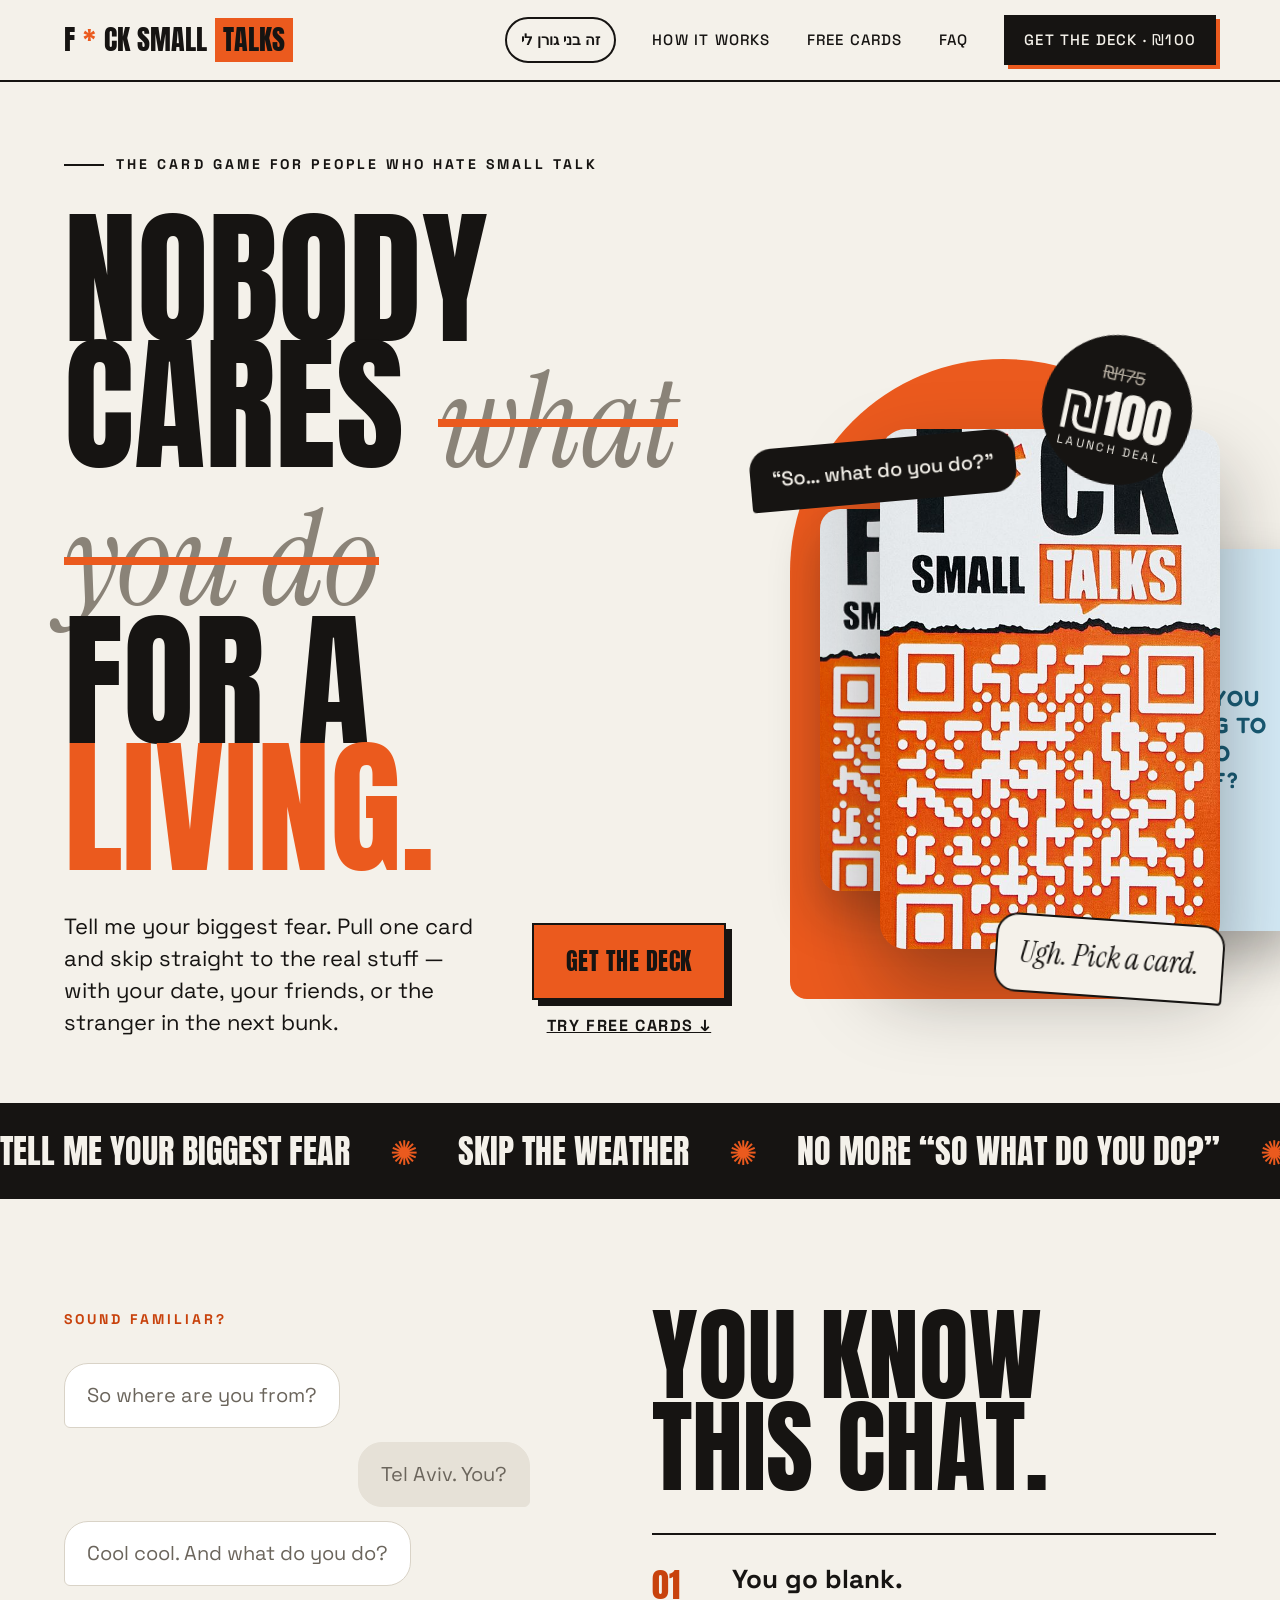
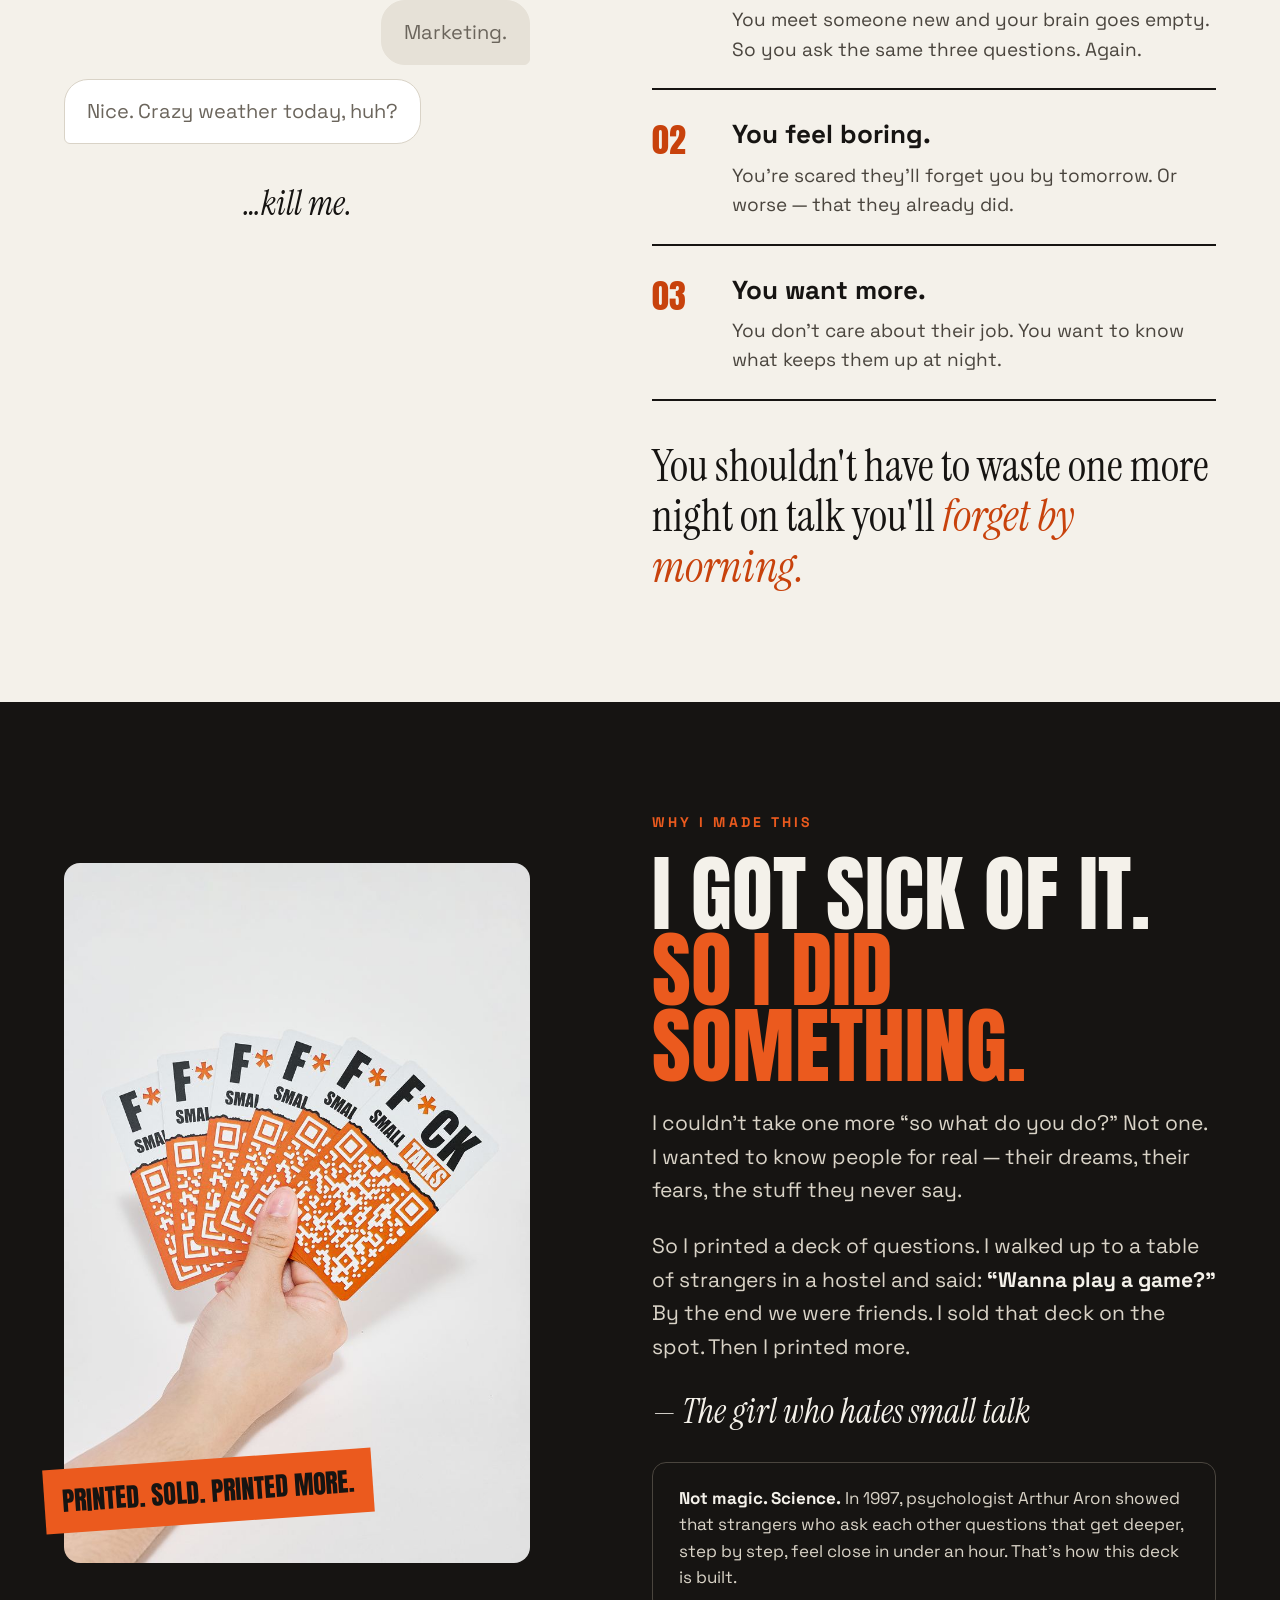
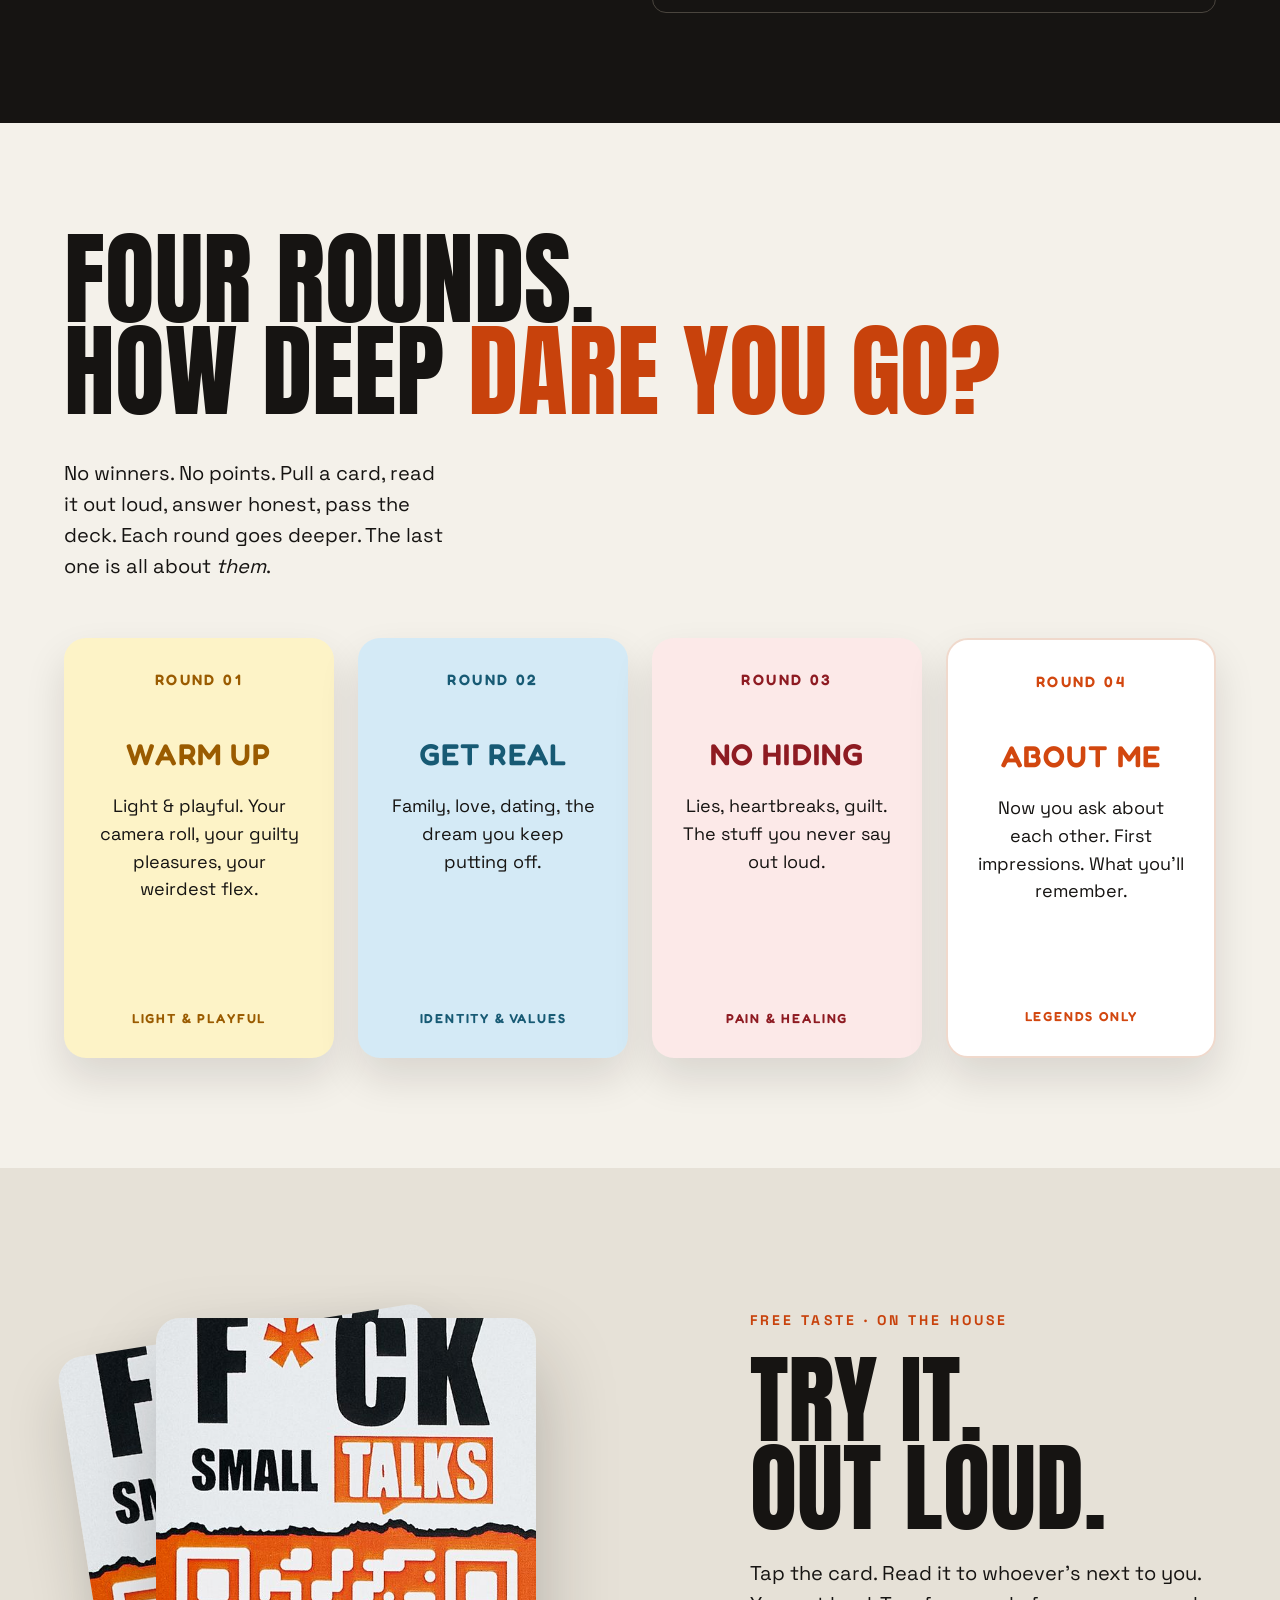
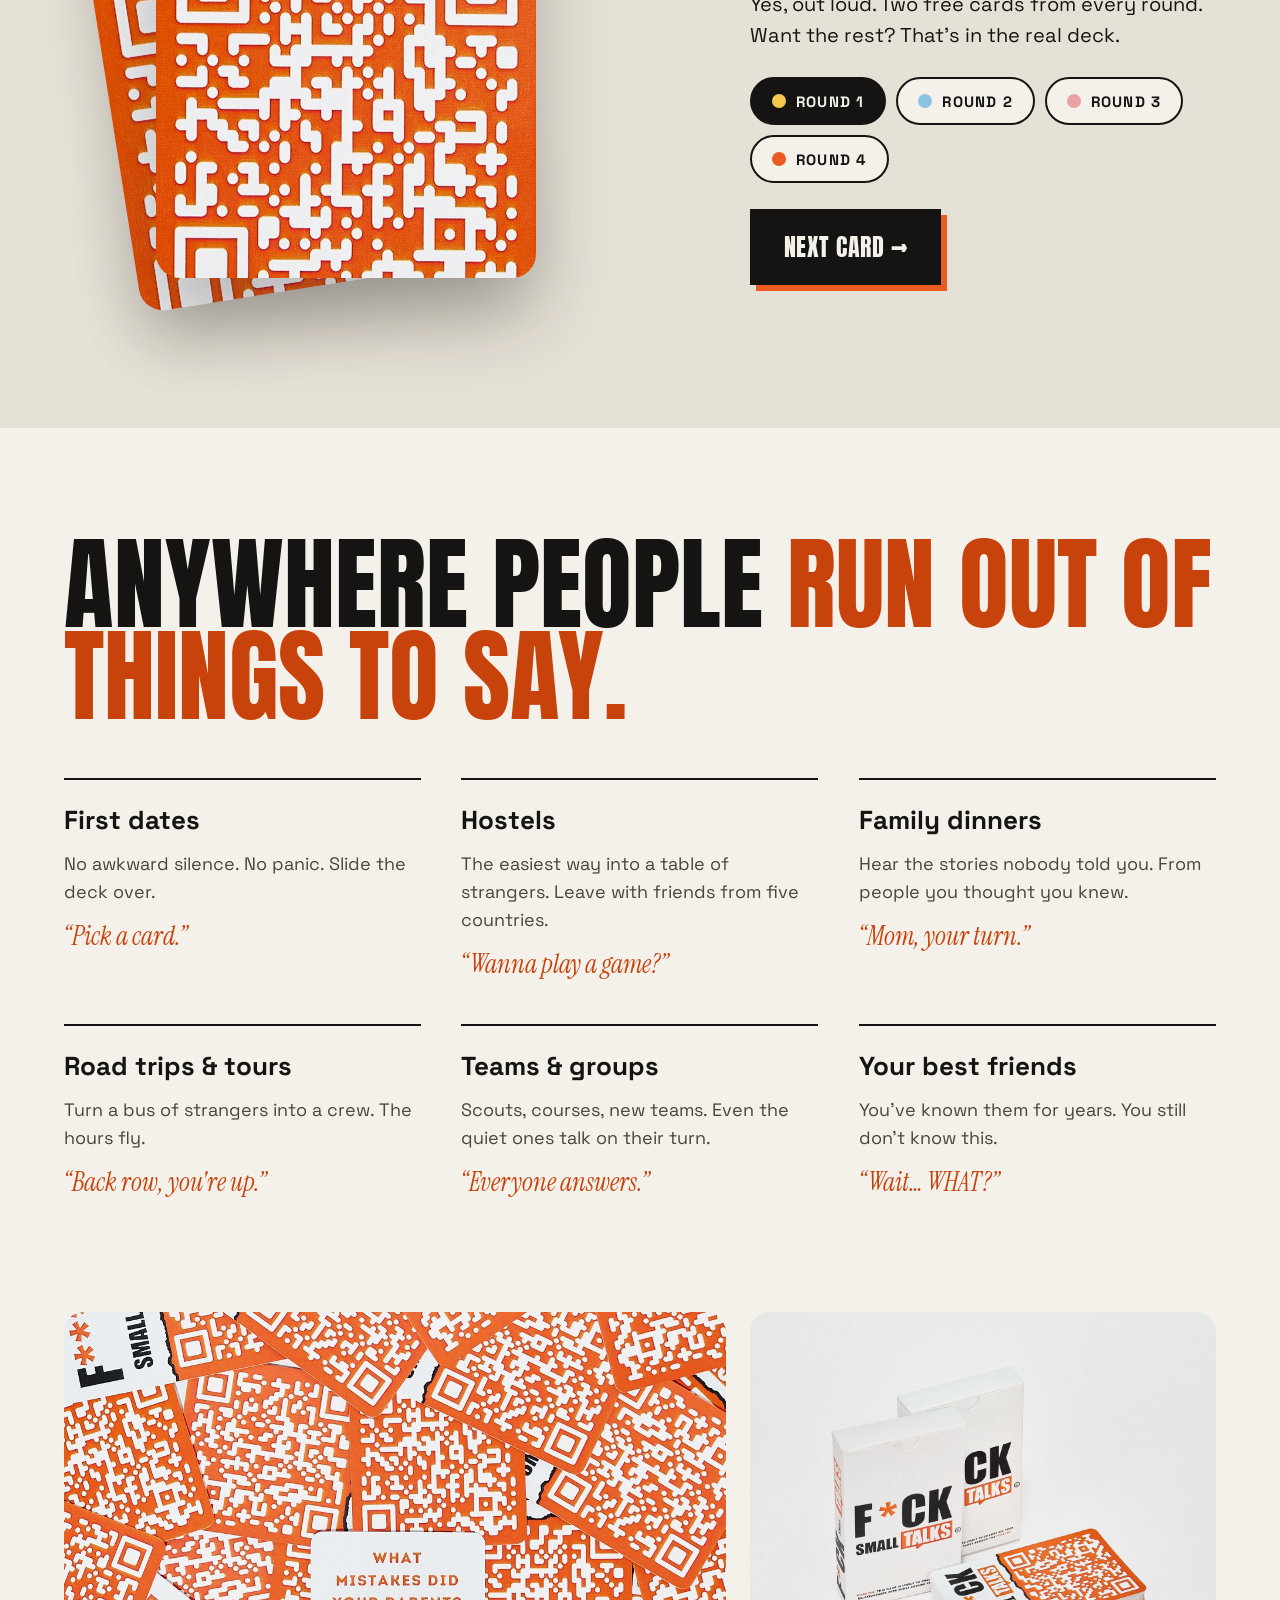
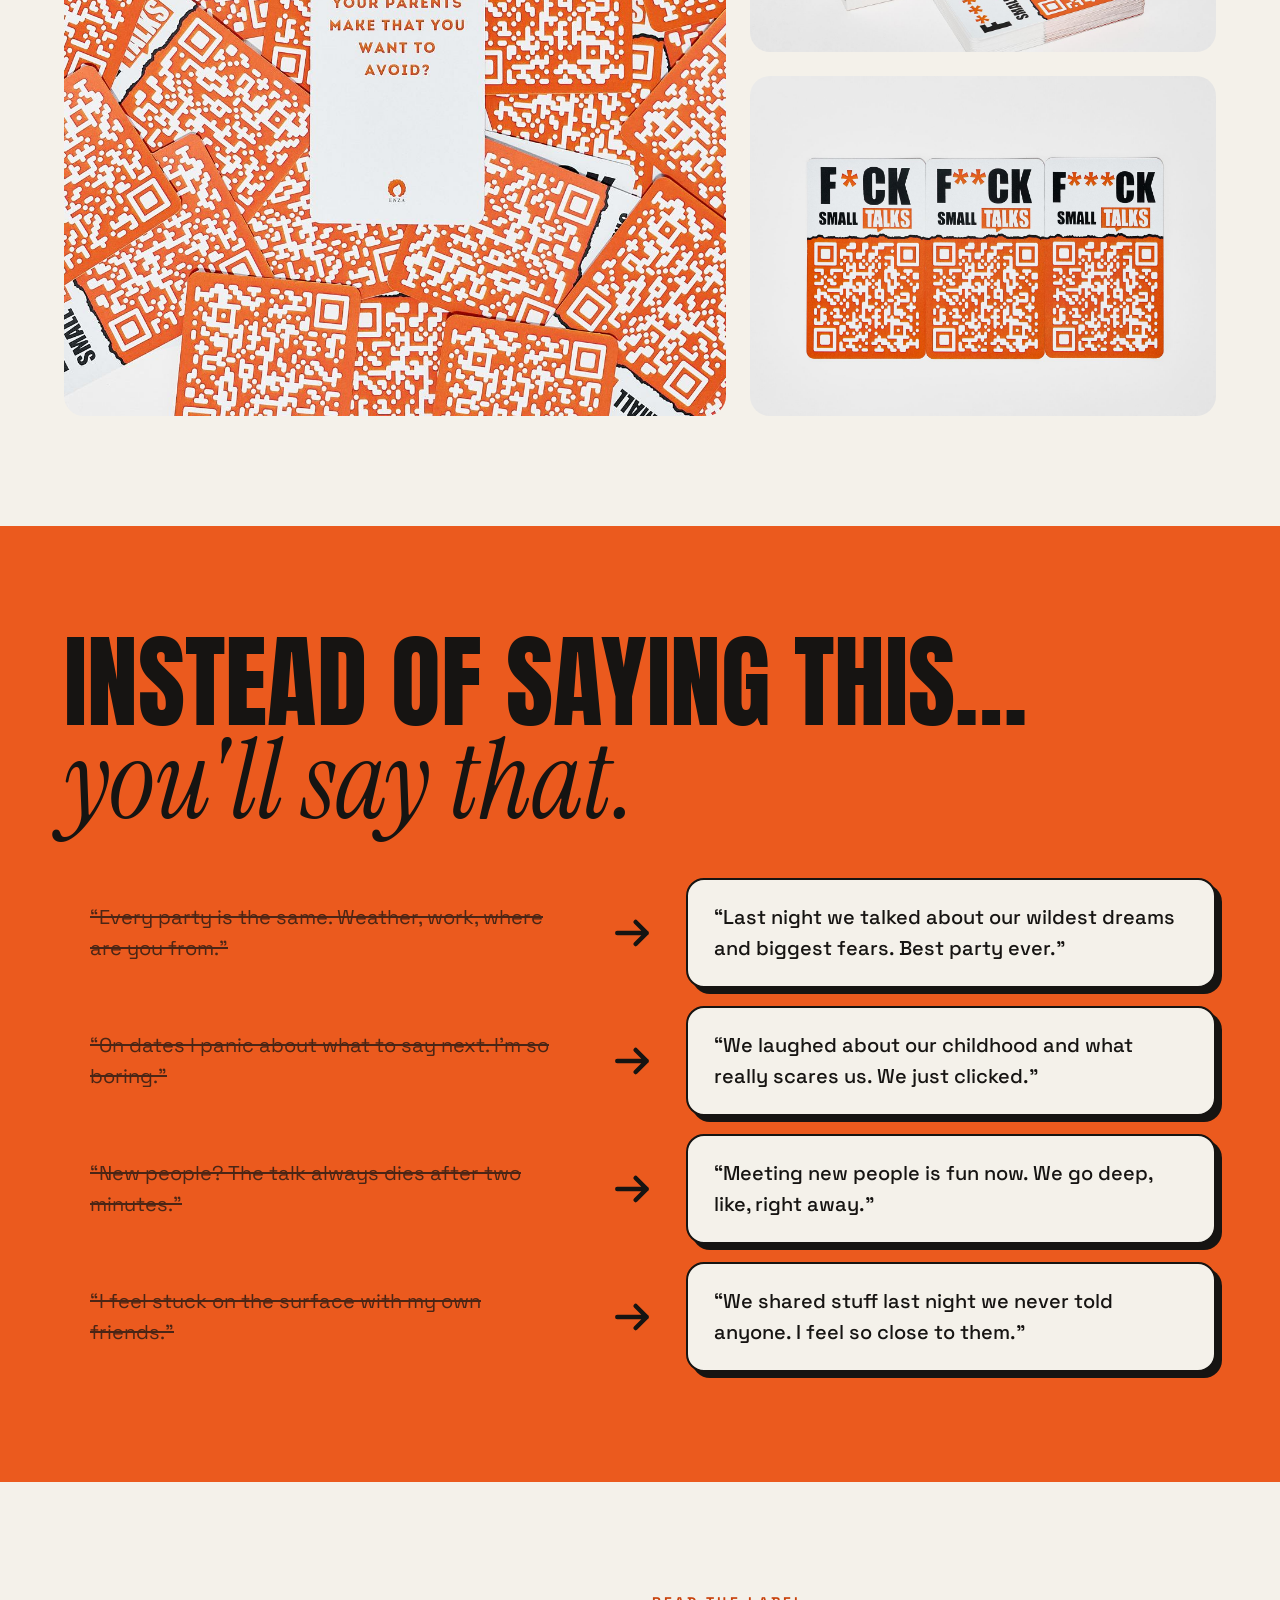
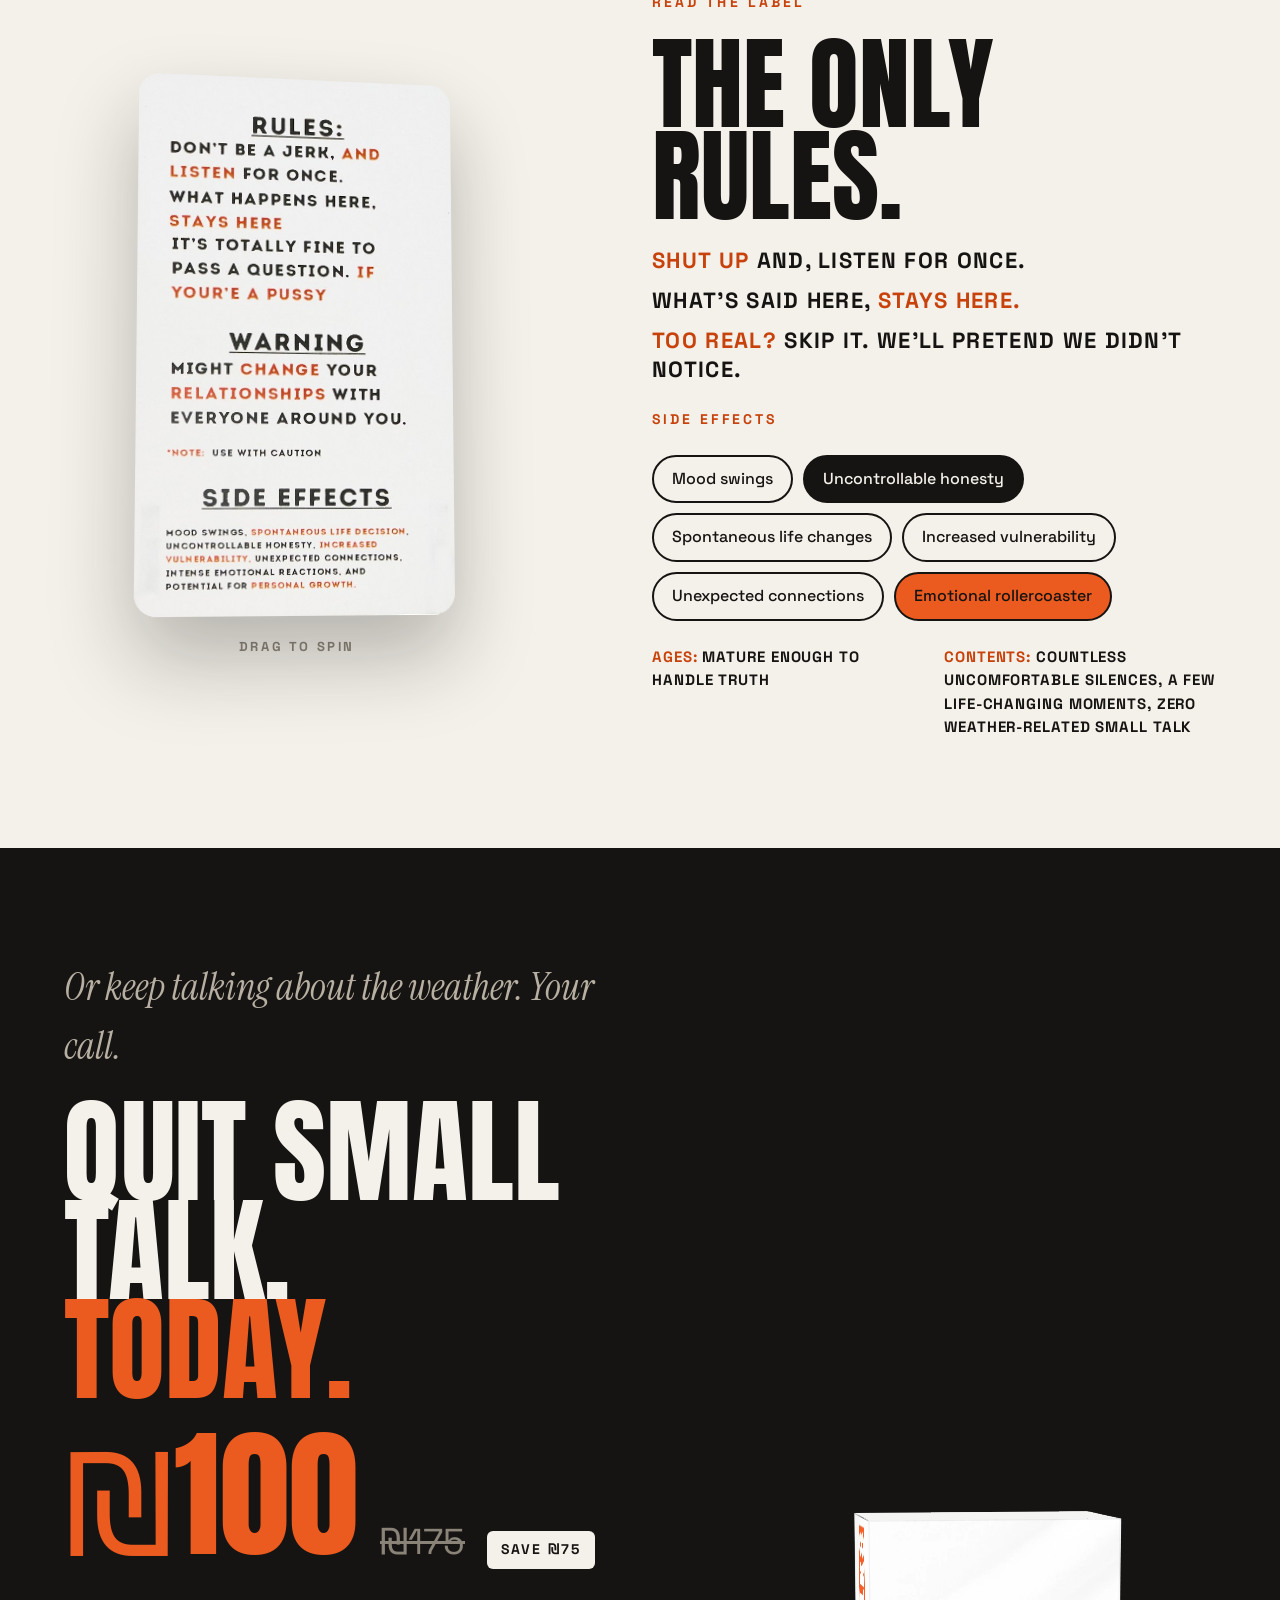
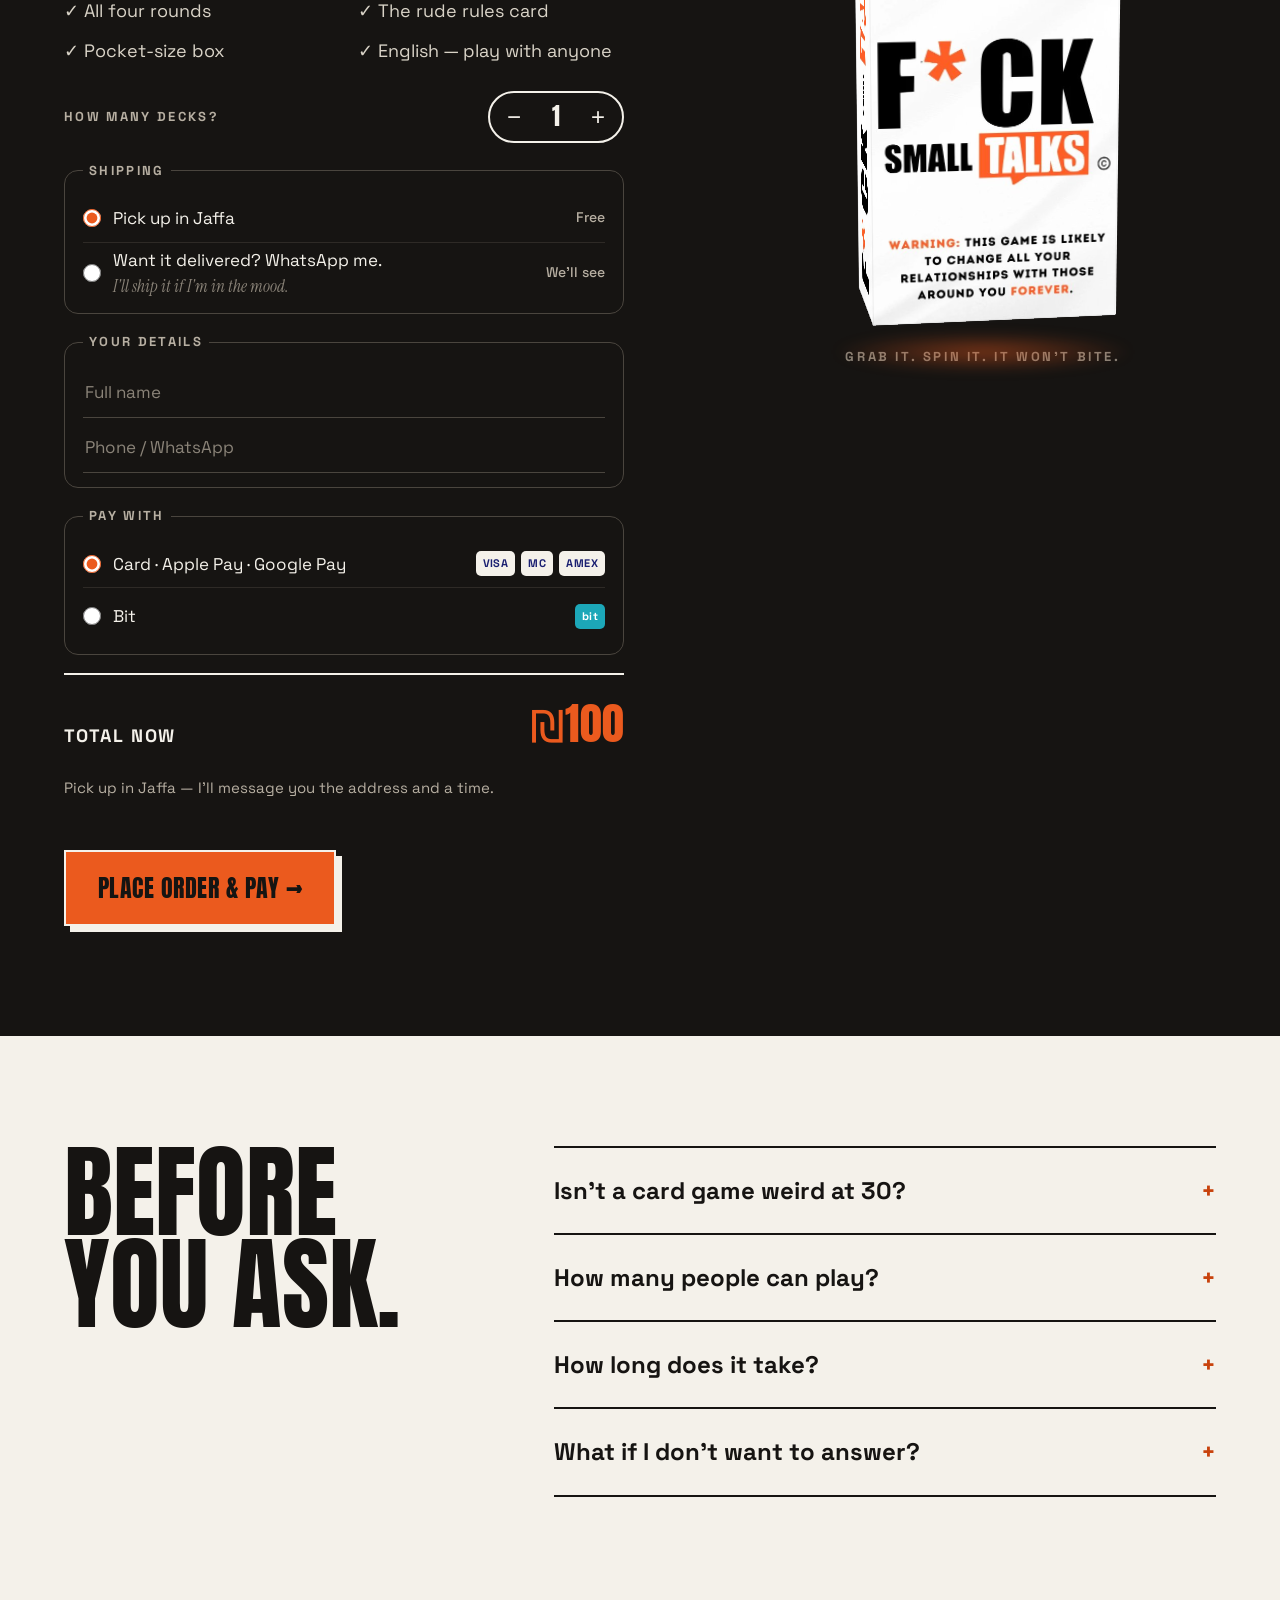
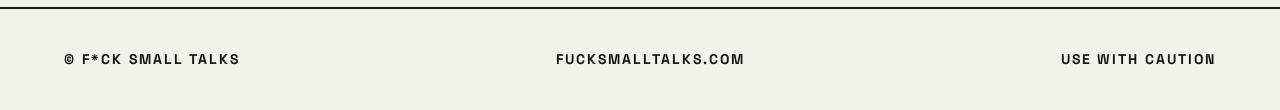
==== docs/index.html @ 609b2f0c "Mobile: free-cards section shows text, rounds, card, then next button Co-Authored-By: Claude Opus 5." ====
<!DOCTYPE html>
<html lang="en">
<head>
<meta charset="UTF-8"/>
<meta name="viewport" content="width=device-width, initial-scale=1.0"/>
<title>F*CK SMALL TALKS — The card game that skips the boring part</title>
<meta name="description" content="Nobody cares what you do for a living. Tell me your biggest fear. A card game that gets you from “hi” to real talk in minutes."/>
<meta property="og:title" content="F*CK SMALL TALKS"/>
<meta property="og:description" content="Nobody cares what you do for a living. Tell me your biggest fear."/>
<meta property="og:image" content="img/group6.jpg"/>
<link rel="preconnect" href="https://fonts.googleapis.com"/>
<link rel="preconnect" href="https://fonts.gstatic.com" crossorigin/>
<link href="https://fonts.googleapis.com/css2?family=Anton&family=Fredoka:wght@500;600&family=Instrument+Serif:ital@0;1&family=Space+Grotesk:wght@400;500;700&display=swap" rel="stylesheet"/>
<style>
:root{
  --paper:#F4F1EA;--paper2:#E6E1D7;--ink:#161412;--orange:#EB5A1E;--orange-dk:#C8420C;
  --muted:#4A453E;--line:#D9D3C7;
}
*,*::before,*::after{box-sizing:border-box;margin:0;padding:0}
html{scroll-behavior:smooth;overflow-x:hidden}
body{background:var(--paper);color:var(--ink);font-family:'Space Grotesk',sans-serif;font-size:18px;line-height:1.55;overflow-x:hidden}
img{max-width:100%;display:block}
a{color:var(--ink)}a:hover{color:var(--orange-dk)}
.wrap{max-width:1440px;margin:0 auto;padding:0 64px}
.display{font-family:Anton,'Arial Narrow',sans-serif;font-weight:400;text-transform:uppercase;line-height:.9}
.serif{font-family:'Instrument Serif',serif;font-style:italic;text-transform:none}
.kicker{font-size:14px;font-weight:700;letter-spacing:.22em;text-transform:uppercase;color:var(--orange-dk)}
.o{color:var(--orange)}.odk{color:var(--orange-dk)}
section{padding:110px 0}
h2.display{font-size:clamp(56px,8vw,120px)}
.grid12{display:grid;grid-template-columns:repeat(12,minmax(0,1fr));column-gap:24px}
.btn{display:inline-block;text-decoration:none;font-family:Anton,sans-serif;text-transform:uppercase;letter-spacing:.02em;font-size:24px;padding:18px 32px;border:2px solid var(--ink);cursor:pointer;transition:transform .15s,box-shadow .15s}
.btn:hover{transform:translate(-2px,-2px)}
.btn-o{background:var(--orange);color:var(--ink);box-shadow:6px 6px 0 var(--ink)}
.btn-o:hover{color:var(--ink);box-shadow:8px 8px 0 var(--ink)}
.btn-k{background:var(--ink);color:var(--paper);box-shadow:6px 6px 0 var(--orange)}
.btn-k:hover{color:var(--paper)}

/* NAV */
nav{position:sticky;top:0;z-index:40;background:rgba(244,241,234,.94);backdrop-filter:blur(8px);border-bottom:2px solid var(--ink)}
nav .wrap{height:80px;display:flex;align-items:center;justify-content:space-between}
.logo{text-decoration:none;font-family:Anton,sans-serif;font-size:28px;display:flex;align-items:baseline;gap:8px}
.logo .star{color:var(--orange)}
.logo .tag{background:var(--orange);padding:0 8px}
.navlinks{display:flex;align-items:center;gap:36px;font-size:15px;font-weight:500;letter-spacing:.08em;text-transform:uppercase}
.navlinks a{text-decoration:none}
.navlinks .mb{display:none}
.navlinks .lang{border:2px solid var(--ink);padding:9px 14px;border-radius:999px;text-transform:none;letter-spacing:0;font-weight:700;white-space:nowrap}
.navlinks .lang:hover{background:var(--orange);color:var(--ink)}
.navlinks .cta{background:var(--ink);color:var(--paper);padding:13px 20px;box-shadow:4px 4px 0 var(--orange)}

/* INTRO */
.intro{position:fixed;inset:0;background:var(--ink);z-index:100;overflow:hidden;perspective:1400px;animation:curtain .9s cubic-bezier(.7,0,.2,1) 2.6s forwards}
@keyframes curtain{to{transform:translateY(-105%);visibility:hidden}}
.intro-txt{position:absolute;left:16px;right:16px;top:12vh;text-align:center;font-family:Anton,sans-serif;font-size:clamp(34px,5vw,64px);text-transform:uppercase;color:var(--paper);opacity:0;animation:fadeup .6s ease 1.1s forwards}
@keyframes fadeup{from{opacity:0;transform:translateY(20px)}to{opacity:1;transform:none}}
.deal{position:absolute;left:50%;top:50%;width:min(300px,42vw);aspect-ratio:533/900;margin:-12% 0 0 calc(min(300px,42vw)/-2);border-radius:22px;background:url(img/cardback.jpg) center/cover;box-shadow:0 30px 60px rgba(0,0,0,.45);opacity:0;animation:drop .7s cubic-bezier(.2,.9,.25,1.15) forwards,fan .8s cubic-bezier(.6,0,.2,1) 1.5s forwards}
.d1{animation-delay:.05s,1.5s;--fx:-160%;--fr:-24deg}.d2{animation-delay:.2s,1.5s;--fx:-80%;--fr:-12deg}.d3{animation-delay:.35s,1.5s;--fx:0%;--fr:0deg}.d4{animation-delay:.5s,1.5s;--fx:80%;--fr:12deg}.d5{animation-delay:.65s,1.5s;--fx:160%;--fr:24deg}
@keyframes drop{0%{opacity:0;transform:translate3d(0,-900px,400px) rotateX(70deg) rotateZ(-30deg)}100%{opacity:1;transform:none}}
@keyframes fan{to{opacity:1;transform:translate3d(var(--fx),40px,0) rotateZ(var(--fr))}}

/* HERO */
#top{padding:72px 0 64px}
.hero{align-items:end}
.hero-l{grid-column:span 7;display:flex;flex-direction:column;gap:40px}
.eyebrow{display:flex;align-items:center;gap:12px;font-size:14px;font-weight:700;letter-spacing:.22em;text-transform:uppercase}
.eyebrow::before{content:'';width:40px;height:2px;background:var(--ink)}
h1.display{font-size:clamp(64px,11.5vw,168px);line-height:.86}
h1 .strike{font-size:.9em;color:#8A8378;text-decoration:line-through;text-decoration-color:var(--orange);text-decoration-thickness:.06em}
.hero-row{display:flex;gap:48px;align-items:flex-end;flex-wrap:wrap}
.hero-row p{max-width:420px;font-size:22px;line-height:1.45}
.hero-ctas{display:flex;flex-direction:column;gap:14px;text-align:center}
.hero-ctas small{font-size:16px;font-weight:700;text-transform:uppercase;letter-spacing:.1em}
.hero-r{grid-column:span 5;position:relative;height:720px}
.arch{position:absolute;inset:40px 0 40px 40px;background:var(--orange);border-radius:300px 300px 24px 24px}
.stage{position:absolute;left:130px;top:110px;width:340px;height:520px;perspective:1600px}
.spin{position:relative;width:100%;height:100%;transform-style:preserve-3d;animation:spin360 9s cubic-bezier(.45,.05,.55,.95) infinite}
.spin:hover{animation-play-state:paused}
@keyframes spin360{0%{transform:rotateX(8deg) rotateY(0)}50%{transform:rotateX(-6deg) rotateY(180deg)}100%{transform:rotateX(8deg) rotateY(360deg)}}
.side{position:absolute;inset:0;border-radius:26px;backface-visibility:hidden;-webkit-backface-visibility:hidden;box-shadow:0 40px 80px rgba(22,20,18,.35)}
.side.back{background:url(img/cardback.jpg) center/cover}
.side.face{transform:rotateY(180deg);background:#FCE9E8;color:#8E1B22;display:flex;flex-direction:column;align-items:center;justify-content:flex-start;padding:70px 36px 36px;text-align:center;font-family:Fredoka,sans-serif;font-weight:600;text-transform:uppercase;letter-spacing:.05em}
.side.face .q{font-size:30px;line-height:1.25}
.side.face .cat{position:absolute;bottom:32px;left:0;right:0;font-size:14px;letter-spacing:.14em}
.orbit{position:absolute;width:250px;height:382px;border-radius:20px;box-shadow:0 24px 50px rgba(22,20,18,.3);animation:orbit 12s ease-in-out infinite}
.orbit.a{left:70px;top:190px;--r:-14deg;background:url(img/cardback.jpg) center/cover}
.orbit.b{left:300px;top:230px;--r:12deg;animation-delay:-6s;background:#D4EAF6;color:#175A74;display:flex;align-items:center;justify-content:center;padding:30px;text-align:center;font-family:Fredoka,sans-serif;font-weight:600;font-size:22px;line-height:1.25;text-transform:uppercase;letter-spacing:.04em}
@keyframes orbit{0%,100%{transform:translateY(0) rotate(var(--r))}50%{transform:translateY(-26px) rotate(calc(var(--r) + 6deg))}}
.bubble{position:absolute;left:0;top:120px;background:var(--ink);color:var(--paper);padding:16px 22px;border-radius:22px 22px 22px 4px;font-size:20px;font-weight:500;transform:rotate(-5deg)}
.bubble2{position:absolute;right:-8px;top:600px;background:var(--paper);border:2px solid var(--ink);padding:14px 22px;border-radius:22px 22px 4px 22px;font-size:30px;transform:rotate(4deg)}
.sticker{position:absolute;right:24px;top:16px;width:150px;height:150px;border-radius:75px;background:var(--ink);color:var(--paper);display:flex;flex-direction:column;align-items:center;justify-content:center;transform:rotate(12deg)}
.sticker s{font-size:18px;color:#B7AFA2}
.sticker b{font-family:Anton,sans-serif;font-weight:400;font-size:52px;line-height:1}
.sticker small{font-size:12px;letter-spacing:.2em;text-transform:uppercase}

/* MARQUEE */
.marquee{background:var(--ink);color:var(--paper);overflow:hidden;white-space:nowrap;height:96px;display:flex;align-items:center}
.marquee div{display:inline-flex;gap:40px;font-family:Anton,sans-serif;font-size:34px;text-transform:uppercase;animation:mq 40s linear infinite}
.marquee i{font-style:normal;color:var(--orange)}
@keyframes mq{to{transform:translateX(-50%)}}

/* PROBLEM */
.chat{grid-column:span 5;display:flex;flex-direction:column;gap:14px}
.msg{align-self:flex-start;background:#fff;border:1.5px solid var(--line);padding:16px 22px;border-radius:24px 24px 24px 6px;font-size:20px;color:#6B655C}
.msg.me{align-self:flex-end;background:var(--paper2);border-color:var(--paper2);border-radius:24px 24px 6px 24px}
.chat .kill{align-self:center;margin-top:20px;font-size:34px}
.pains{grid-column:7/span 6;display:flex;flex-direction:column;gap:40px}
.pain-list{border-top:2px solid var(--ink)}
.pain{display:grid;grid-template-columns:80px minmax(0,1fr);padding:24px 0;border-bottom:2px solid var(--ink)}
.pain .n{font-family:Anton,sans-serif;font-size:34px;color:var(--orange-dk)}
.pain b{font-size:26px;display:block}
.pain p{font-size:19px;color:var(--muted);margin-top:6px}
.shouldnt{font-family:'Instrument Serif',serif;font-size:44px;line-height:1.15}

/* STORY */
#story{background:var(--ink);color:var(--paper)}
#story .grid12{align-items:center}
.story-img{grid-column:span 5;position:relative}
.story-img img{width:100%;height:700px;object-fit:cover;border-radius:16px}
.story-img span{position:absolute;left:-20px;bottom:40px;background:var(--orange);color:var(--ink);padding:12px 18px;font-family:Anton,sans-serif;font-size:26px;text-transform:uppercase;transform:rotate(-4deg)}
.story-txt{grid-column:7/span 6;display:flex;flex-direction:column;gap:22px}
.story-txt .kicker{color:var(--orange)}
.story-txt h2{font-size:clamp(52px,6.6vw,96px)}
.story-txt p{font-size:21px;line-height:1.6;color:var(--line)}
.story-txt strong{color:var(--paper)}
.sci{padding:22px 26px;border:1.5px solid #4A453E;border-radius:14px;font-size:17px;color:var(--line)}

/* ROUNDS */
.sec-head{display:flex;justify-content:space-between;align-items:flex-end;gap:40px;margin-bottom:56px;flex-wrap:wrap}
.sec-head p{max-width:380px;font-size:20px}
.rounds{display:grid;grid-template-columns:repeat(4,minmax(0,1fr));gap:24px}
.round{min-height:420px;border-radius:22px;padding:30px;display:flex;flex-direction:column;text-align:center;box-shadow:0 20px 40px rgba(22,20,18,.12);font-family:Fredoka,sans-serif;font-weight:600;text-transform:uppercase}
.round:nth-child(1){transform:rotate(-2deg)}.round:nth-child(2){transform:rotate(1deg)}.round:nth-child(3){transform:rotate(-1deg)}.round:nth-child(4){transform:rotate(2deg)}
.round .no{font-size:15px;letter-spacing:.16em}
.round h3{font-weight:600;font-size:30px;letter-spacing:.04em;margin-top:40px}
.round p{font-family:'Space Grotesk',sans-serif;font-weight:400;text-transform:none;font-size:18px;margin-top:14px;color:var(--ink)}
.round .cat{margin-top:auto;font-size:13px;letter-spacing:.14em}

/* TRY */
#try{background:var(--paper2)}
#try .grid12{align-items:center}
.table{grid-column:span 6;display:flex;justify-content:center;align-items:center;position:relative;height:640px}
.table .under{position:absolute;width:380px;height:560px;border-radius:24px;background:url(img/cardback.jpg) center/cover;transform:rotate(-9deg) translateX(-60px);box-shadow:0 30px 60px rgba(22,20,18,.18)}
.pcard{position:relative;width:380px;height:560px;cursor:pointer;perspective:1400px;-webkit-perspective:1400px;-webkit-tap-highlight-color:transparent}
.pcard .inner{position:absolute;inset:0;display:block;-webkit-transform-style:preserve-3d;transform-style:preserve-3d;transition:transform .7s cubic-bezier(.2,.8,.2,1)}
.pcard.flip .inner{transform:rotateY(180deg)}
.pcard .f{position:absolute;inset:0;display:flex;border-radius:24px;backface-visibility:hidden;-webkit-backface-visibility:hidden;box-shadow:0 40px 80px rgba(22,20,18,.25)}
.pcard .f.back{background:url(img/cardback.jpg) center/cover}
.pcard .f.front{transform:rotateY(180deg);display:flex;flex-direction:column;align-items:center;padding:70px 40px 40px;text-align:center;font-family:Fredoka,sans-serif;font-weight:600;text-transform:uppercase;letter-spacing:.05em}
.pcard .q{font-size:32px;line-height:1.25}
.pcard .lockpill{display:none;margin-top:30px;align-items:center;gap:8px;background:var(--ink);color:var(--paper);padding:10px 16px;border-radius:999px;font-family:'Space Grotesk',sans-serif;font-size:14px;font-weight:700;letter-spacing:.1em}
.pcard.end .lockpill{display:flex}
.pcard .cat{position:absolute;bottom:34px;left:0;right:0;font-size:14px;letter-spacing:.14em}
.try-txt{grid-column:8/span 5;display:flex;flex-direction:column;gap:26px}
.try-txt h2{font-size:clamp(56px,7.6vw,110px)}
.pills{display:flex;flex-wrap:wrap;gap:10px}
.pill{display:flex;align-items:center;gap:10px;min-height:48px;padding:0 20px;border-radius:999px;border:2px solid var(--ink);background:var(--paper);color:var(--ink);font:700 15px 'Space Grotesk',sans-serif;letter-spacing:.08em;text-transform:uppercase;cursor:pointer}
.pill i{width:14px;height:14px;border-radius:7px}
.pill.on{background:var(--ink);color:var(--paper)}
.endnote{display:none;padding:20px 24px;border:2px dashed var(--ink);border-radius:14px;font-size:18px}
.endnote.show{display:block}
.endnote a{font-weight:700;color:var(--orange-dk)}
#next{align-self:flex-start}

/* WHERE */
.places{display:grid;grid-template-columns:repeat(3,minmax(0,1fr));gap:40px;margin-top:56px}
.place{border-top:2px solid var(--ink);padding-top:20px;display:flex;flex-direction:column;gap:10px}
.place b{font-size:26px}
.place p{font-size:18px;color:var(--muted)}
.place .say{font-size:26px;color:var(--orange-dk)}

/* GALLERY */
.gallery{display:grid;grid-template-columns:repeat(12,minmax(0,1fr));grid-template-rows:repeat(2,340px);gap:24px}
.gallery img{width:100%;height:100%;object-fit:cover;border-radius:20px}
.gallery .big{grid-column:span 7;grid-row:span 2}
.gallery .sm{grid-column:span 5}

/* CHANGE */
#change{background:var(--orange)}
#change h2 .serif{font-size:1.07em}
.ba{display:flex;flex-direction:column;gap:18px;margin-top:48px}
.ba-row{display:grid;grid-template-columns:minmax(0,1fr) 60px minmax(0,1fr);align-items:center;gap:16px}
.ba-row .before{padding:22px 26px;font-size:20px;text-decoration:line-through;text-decoration-thickness:2px;opacity:.75}
.ba-row .after{padding:22px 26px;background:var(--paper);border:2px solid var(--ink);border-radius:18px;box-shadow:6px 6px 0 var(--ink);font-size:20px;font-weight:500}

/* RULES */
#rules .grid12{align-items:center}
.rules-stage{grid-column:span 5;height:600px;perspective:1600px;display:flex;flex-direction:column;align-items:center;justify-content:center;gap:24px;cursor:grab;touch-action:pan-y;user-select:none}
.rules-stage:active{cursor:grabbing}
.rules-spin{position:relative;width:320px;height:540px;transform-style:preserve-3d;will-change:transform}
.rside{position:absolute;inset:0;border-radius:22px;backface-visibility:hidden;-webkit-backface-visibility:hidden;background-size:cover;background-position:center;box-shadow:0 40px 80px rgba(22,20,18,.28)}
.rfront{background-image:url(img/rules.jpg)}
.rback{background-image:url(img/cardback.jpg);transform:rotateY(180deg)}
.rhint{font-size:13px;font-weight:700;letter-spacing:.2em;text-transform:uppercase;color:#8A8378}
[data-tilt]{transition:transform .25s ease-out;transform-style:preserve-3d;will-change:transform}
.rules-txt{grid-column:7/span 6;display:flex;flex-direction:column;gap:24px}
.rules-list{display:flex;flex-direction:column;gap:10px;font-size:22px;font-weight:700;letter-spacing:.06em;text-transform:uppercase;line-height:1.35}
.fx{display:flex;flex-wrap:wrap;gap:10px}
.fx span{padding:10px 18px;border:2px solid var(--ink);border-radius:999px;font-size:16px;font-weight:500}
.fx .k{background:var(--ink);color:var(--paper)}.fx .or{background:var(--orange)}
.label2{display:grid;grid-template-columns:repeat(2,minmax(0,1fr));gap:20px;font-size:15px;font-weight:700;letter-spacing:.06em;text-transform:uppercase}

/* BUY */
#buy{background:var(--ink);color:var(--paper)}
#buy .grid12{align-items:center}
.buy-txt{grid-column:span 6;display:flex;flex-direction:column;gap:26px}
.buy-txt .serif{font-size:38px;color:#B7AFA2}
.buy-txt h2{font-size:clamp(60px,9vw,130px);line-height:.86}
.price{display:flex;align-items:baseline;gap:22px;flex-wrap:wrap}
.price b{font-family:Anton,sans-serif;font-weight:400;font-size:140px;line-height:1;color:var(--orange)}
.price s{font-size:36px;color:#8A8378}
.price span{padding:8px 14px;background:var(--paper);color:var(--ink);font-size:14px;font-weight:700;letter-spacing:.14em;text-transform:uppercase;border-radius:6px}
.incl{display:grid;grid-template-columns:repeat(2,minmax(0,1fr));gap:12px 24px;font-size:18px;color:var(--line)}
.pay{display:flex;gap:16px;flex-wrap:wrap}
#buy .btn-o{border-color:var(--paper);box-shadow:6px 6px 0 var(--paper)}
#buy .btn-ghost{color:var(--paper);border-color:var(--paper);background:none}
.paynote{font-size:15px;color:#B7AFA2}
.checkout{display:flex;flex-direction:column;gap:18px;max-width:560px}
.co-label{font-size:13px;font-weight:700;letter-spacing:.18em;text-transform:uppercase;color:#B7AFA2;padding:0}
.co-row{display:flex;align-items:center;justify-content:space-between;gap:16px}
.qty{display:flex;align-items:center;border:2px solid var(--paper);border-radius:999px}
.qty button{width:48px;height:48px;background:none;border:none;color:var(--paper);font-size:24px;cursor:pointer}
.qty output{min-width:36px;text-align:center;font-family:Anton,sans-serif;font-size:24px}
.co-box{border:1.5px solid #4A453E;border-radius:14px;padding:14px 18px;display:flex;flex-direction:column;gap:4px}
.co-box legend{padding:0 6px}
.opt{display:flex;align-items:center;gap:12px;min-height:48px;cursor:pointer;border-bottom:1px solid #2E2A26}
.opt:last-child{border-bottom:none}
.opt input{accent-color:var(--orange);width:18px;height:18px;flex-shrink:0}
.opt span{flex:1;font-size:17px}
.opt b{font-size:14px;font-weight:500;color:#B7AFA2}
.chips{display:flex;gap:6px;font-style:normal}
.chips i{font-style:normal;font-size:11px;font-weight:700;letter-spacing:.04em;background:var(--paper);color:#1A1F71;padding:4px 7px;border-radius:5px}
.chips i.bit{background:#1CA7B8;color:#fff}
.field{width:100%;background:none;border:none;border-bottom:1px solid #4A453E;color:var(--paper);font:inherit;font-size:17px;padding:12px 2px;outline:none}
.field::placeholder{color:#8A8378}
.field:focus{border-bottom-color:var(--orange)}
.field.bad{border-bottom-color:#E5484D}
.co-total{display:flex;justify-content:space-between;align-items:baseline;border-top:2px solid var(--paper);padding-top:14px;font-size:18px;font-weight:700;text-transform:uppercase;letter-spacing:.1em}
.co-total strong{font-family:Anton,sans-serif;font-weight:400;font-size:44px;color:var(--orange);letter-spacing:0}
.co-err{color:#FF8A80;font-size:15px;min-height:1em}
.co-go{align-self:flex-start}
.co-steps{display:flex;gap:14px;flex-wrap:wrap}
.field[hidden],.pickup-only[hidden]{display:none}
.pickup-only{display:flex;flex-direction:column;gap:18px}
.opt small{display:block;font-size:14px;color:#8A8378;font-family:'Instrument Serif',serif;font-style:italic;font-size:17px}
.box-stage{grid-column:8/span 5;height:640px;perspective:1800px;display:flex;flex-direction:column;align-items:center;justify-content:center;gap:40px;position:relative;cursor:grab;touch-action:pan-y;user-select:none}
.box-stage:active{cursor:grabbing}
.box3d{--w:241px;--h:390px;--d:146px;position:relative;width:var(--w);height:var(--h);transform-style:preserve-3d;will-change:transform}
.bf{position:absolute;background-size:100% 100%;background-color:#fff;box-shadow:inset 0 0 0 1px rgba(0,0,0,.06)}
.b-front,.b-back{width:var(--w);height:var(--h)}
.b-front{background-image:url(img/box-front.jpg);transform:translateZ(calc(var(--d)/2))}
.b-back{background-image:url(img/box-back.jpg);transform:rotateY(180deg) translateZ(calc(var(--d)/2))}
.b-left,.b-right{width:var(--d);height:var(--h);left:calc((var(--w) - var(--d))/2)}
.b-left{background-image:url(img/box-spine.jpg);transform:rotateY(-90deg) translateZ(calc(var(--w)/2))}
.b-right{background-image:url(img/box-side.jpg);transform:rotateY(90deg) translateZ(calc(var(--w)/2))}
.b-top,.b-bottom{width:var(--w);height:var(--d);top:calc((var(--h) - var(--d))/2)}
.b-top{background:#f4f4f2;transform:rotateX(90deg) translateZ(calc(var(--h)/2))}
.b-bottom{background-image:url(img/box-top.jpg);transform:rotateX(-90deg) translateZ(calc(var(--h)/2))}
.box-shadow{position:absolute;bottom:90px;width:300px;height:40px;border-radius:50%;background:radial-gradient(closest-side,rgba(235,90,30,.45),transparent);filter:blur(6px);pointer-events:none}

/* FAQ */
.faq-h{grid-column:span 4}
.faq{grid-column:6/span 7;border-top:2px solid var(--ink)}
.faq details{padding:24px 0;border-bottom:2px solid var(--ink)}
.faq summary{font-size:24px;font-weight:700;cursor:pointer;list-style:none;display:flex;justify-content:space-between;gap:20px}
.faq summary::after{content:'+';color:var(--orange-dk)}
.faq details[open] summary::after{content:'−'}
.faq p{font-size:18px;color:var(--muted);margin-top:8px}

footer{border-top:2px solid var(--ink);padding:40px 0;font-size:14px;font-weight:700;letter-spacing:.14em;text-transform:uppercase}
footer .wrap{display:flex;justify-content:space-between;flex-wrap:wrap;gap:16px}

.reveal{opacity:0;transform:translateY(30px);transition:.9s cubic-bezier(.2,.8,.2,1)}
.reveal.in{opacity:1;transform:none}

/* PHONE / TABLET */
@media (max-width:1000px){
  .wrap{padding:0 20px}
  section{padding:72px 0}
  .navlinks a:not(.cta):not(.lang){display:none}
  nav .wrap{height:64px}
  .logo{font-size:20px;gap:5px;white-space:nowrap}
  .navlinks .cta{font-size:12px;padding:10px 12px;white-space:nowrap}
  .navlinks{gap:8px}.navlinks .lang{font-size:12px;padding:8px 10px}
  .logo{font-size:18px;margin-inline-end:8px}
  .navlinks .dk{display:none}.navlinks .mb{display:inline}
  .grid12{display:flex;flex-direction:column;gap:40px}
  .hero-r{height:560px;width:100%;max-width:440px;margin:0 auto}
  .arch{inset:30px 0 30px 20px}
  .stage{left:50%;top:70px;width:260px;height:398px;margin-left:-130px}
  .side.face .q{font-size:23px}
  .orbit{width:180px;height:275px}
  .orbit.a{left:0;top:150px}.orbit.b{left:auto;right:14px;top:180px;font-size:16px}
  .bubble{top:40px;font-size:16px}.bubble2{top:480px;right:0;font-size:24px}
  .sticker{width:110px;height:110px;right:0;top:0}.sticker b{font-size:38px}
  .hero-row{flex-direction:column;align-items:stretch;gap:28px}
  .marquee{height:72px}.marquee div{font-size:24px}
  .story-img img{height:420px}
  .rounds{grid-template-columns:repeat(2,minmax(0,1fr))}
  .round{min-height:300px;transform:none!important}
  .round h3{margin-top:20px}
  .table{height:500px;width:100%}
  #try .grid12{gap:22px}
  #try .try-txt{display:contents}
  #try .kicker{order:1}#try .try-txt h2{order:2}#try .try-txt p{order:3}#try .pills{order:4}
  #try .table{order:5;height:470px}#try .endnote{order:6}#try #next{order:7;align-self:center}
  .pcard,.table .under{width:290px;height:428px}
  .pcard .q{font-size:24px}.pcard .f.front{padding:50px 28px 28px}
  .places{grid-template-columns:1fr;gap:28px}
  .gallery{grid-template-columns:1fr;grid-template-rows:none}
  .gallery .big,.gallery .sm{grid-column:auto;grid-row:auto;height:300px}
  .ba-row{grid-template-columns:1fr}
  .ba-row svg{transform:rotate(90deg);justify-self:center}
  .rules-stage{height:480px}.rules-spin{width:250px;height:422px}
  .label2,.incl{grid-template-columns:1fr}
  .price b{font-size:96px}
  .box-stage{height:500px}.box3d{--w:181px;--h:293px;--d:110px}.box-shadow{bottom:70px;width:220px}
  .shouldnt{font-size:32px}
}
@media (max-width:560px){.rounds{grid-template-columns:1fr}}
@media (prefers-reduced-motion:reduce){
  .intro{display:none}.spin,.orbit,.marquee div{animation:none}
  .reveal{opacity:1;transform:none}
}
</style>
</head>
<body>

<!-- INTRO: the deck drops, fans out, then the curtain lifts -->
<div class="intro" aria-hidden="true">
  <div class="intro-txt">Shuffle up. <span class="o">Small talk is dead.</span></div>
  <div class="deal d1"></div><div class="deal d2"></div><div class="deal d3"></div><div class="deal d4"></div><div class="deal d5"></div>
</div>

<nav>
  <div class="wrap">
    <a href="#top" class="logo">F<span class="star">*</span>CK SMALL <span class="tag">TALKS</span></a>
    <div class="navlinks">
      <a href="he.html" class="lang" lang="he"><span class="dk">זה בני גורן לי</span><span class="mb">עברית</span></a>
      <a href="#how">How it works</a>
      <a href="#try">Free cards</a>
      <a href="#faq">FAQ</a>
      <a href="#buy" class="cta"><span class="dk">Get the deck</span><span class="mb">Buy</span> · ₪100</a>
    </div>
  </div>
</nav>

<header id="top">
  <div class="wrap grid12 hero">
    <div class="hero-l">
      <div class="eyebrow">The card game for people who hate small talk</div>
      <h1 class="display">Nobody<br/>cares <span class="serif strike">what you do</span><br/>for a <span class="o">living.</span></h1>
      <div class="hero-row">
        <p>Tell me your biggest fear. Pull one card and skip straight to the real stuff — with your date, your friends, or the stranger in the next bunk.</p>
        <div class="hero-ctas">
          <a href="#buy" class="btn btn-o">Get the deck</a>
          <small><a href="#try">Try free cards ↓</a></small>
        </div>
      </div>
    </div>
    <div class="hero-r" aria-hidden="true">
      <div class="arch"></div>
      <div class="orbit a"></div>
      <div class="orbit b">What are you still trying to prove to yourself?</div>
      <div class="stage"><div class="spin">
        <div class="side back"></div>
        <div class="side face"><span class="q">What mistakes did your parents make that you want to avoid?</span><span class="cat">Family &amp; relationship</span></div>
      </div></div>
      <div class="bubble">“So… what do you do?”</div>
      <div class="bubble2 serif">Ugh. Pick a card.</div>
      <div class="sticker"><s>₪175</s><b>₪100</b><small>launch deal</small></div>
    </div>
  </div>
</header>

<div class="marquee" aria-hidden="true"><div id="mq"></div></div>

<section id="problem">
  <div class="wrap grid12">
    <div class="chat reveal">
      <div class="kicker" style="margin-bottom:18px">Sound familiar?</div>
      <div class="msg">So where are you from?</div>
      <div class="msg me">Tel Aviv. You?</div>
      <div class="msg">Cool cool. And what do you do?</div>
      <div class="msg me">Marketing.</div>
      <div class="msg">Nice. Crazy weather today, huh?</div>
      <div class="kill serif">…kill me.</div>
    </div>
    <div class="pains reveal">
      <h2 class="display">You know<br/>this chat.</h2>
      <div class="pain-list">
        <div class="pain"><span class="n">01</span><div><b>You go blank.</b><p>You meet someone new and your brain goes empty. So you ask the same three questions. Again.</p></div></div>
        <div class="pain"><span class="n">02</span><div><b>You feel boring.</b><p>You're scared they'll forget you by tomorrow. Or worse — that they already did.</p></div></div>
        <div class="pain"><span class="n">03</span><div><b>You want more.</b><p>You don't care about their job. You want to know what keeps them up at night.</p></div></div>
      </div>
      <p class="shouldnt">You shouldn't have to waste one more night on talk you'll <em class="odk">forget by morning.</em></p>
    </div>
  </div>
</section>

<section id="story">
  <div class="wrap grid12">
    <div class="story-img reveal">
      <img src="img/group7.jpg" alt="A hand holding a fan of F*ck Small Talks cards"/>
      <span>Printed. Sold. Printed more.</span>
    </div>
    <div class="story-txt reveal">
      <div class="kicker">Why I made this</div>
      <h2 class="display">I got sick of it.<br/><span class="o">So I did something.</span></h2>
      <p>I couldn't take one more “so what do you do?” Not one. I wanted to know people for real — their dreams, their fears, the stuff they never say.</p>
      <p>So I printed a deck of questions. I walked up to a table of strangers in a hostel and said: <strong>“Wanna play a game?”</strong> By the end we were friends. I sold that deck on the spot. Then I printed more.</p>
      <p class="serif" style="font-size:34px;color:var(--paper)">— The girl who hates small talk</p>
      <div class="sci"><strong>Not magic. Science.</strong> In 1997, psychologist Arthur Aron showed that strangers who ask each other questions that get deeper, step by step, feel close in under an hour. That's how this deck is built.</div>
    </div>
  </div>
</section>

<section id="how">
  <div class="wrap">
    <div class="sec-head reveal">
      <h2 class="display">Four rounds.<br/>How deep <span class="odk">dare you go?</span></h2>
      <p>No winners. No points. Pull a card, read it out loud, answer honest, pass the deck. Each round goes deeper. The last one is all about <em>them</em>.</p>
    </div>
    <div class="rounds">
      <div class="round reveal" style="background:#FDF3C7;color:#9A5B00"><span class="no">Round 01</span><h3>Warm up</h3><p>Light &amp; playful. Your camera roll, your guilty pleasures, your weirdest flex.</p><span class="cat">Light &amp; playful</span></div>
      <div class="round reveal" style="background:#D4EAF6;color:#175A74"><span class="no">Round 02</span><h3>Get real</h3><p>Family, love, dating, the dream you keep putting off.</p><span class="cat">Identity &amp; values</span></div>
      <div class="round reveal" style="background:#FCE9E8;color:#8E1B22"><span class="no">Round 03</span><h3>No hiding</h3><p>Lies, heartbreaks, guilt. The stuff you never say out loud.</p><span class="cat">Pain &amp; healing</span></div>
      <div class="round reveal" style="background:#fff;color:#D2470F;border:2px solid #F0D9CC"><span class="no">Round 04</span><h3>About me</h3><p>Now you ask about each other. First impressions. What you'll remember.</p><span class="cat">Legends only</span></div>
    </div>
  </div>
</section>

<section id="try">
  <div class="wrap grid12">
    <div class="table">
      <div class="under"></div>
      <div class="pcard" id="pcard" role="button" tabindex="0" aria-label="Flip the card">
        <span class="inner">
          <span class="f back"></span>
          <span class="f front" id="front"><span class="q" id="q"></span><span class="lockpill"><svg width="14" height="14" viewBox="0 0 24 24" fill="none" stroke="currentColor" stroke-width="2.5" stroke-linecap="round" stroke-linejoin="round" aria-hidden="true"><rect x="4" y="11" width="16" height="10" rx="2"></rect><path d="M8 11V7a4 4 0 0 1 8 0v4"></path></svg>REST OF THE ROUND IS IN THE DECK</span><span class="cat" id="cat"></span></span>
        </span>
      </div>
    </div>
    <div class="try-txt reveal">
      <div class="kicker">Free taste · on the house</div>
      <h2 class="display">Try it.<br/>Out loud.</h2>
      <p style="font-size:20px">Tap the card. Read it to whoever's next to you. Yes, out loud. Two free cards from every round. Want the rest? That's in the real deck.</p>
      <div class="pills" id="pills"></div>
      <div class="endnote" id="endnote">That was the free taste. The rest of <span id="rname">Round 1</span> lives in the real deck. <a href="#buy">Buy it for ₪100 →</a></div>
      <button type="button" class="btn btn-k" id="next">Next card →</button>
    </div>
  </div>
</section>

<section id="where">
  <div class="wrap">
    <h2 class="display reveal">Anywhere people <span class="odk">run out of<br/>things to say.</span></h2>
    <div class="places">
      <div class="place reveal"><b>First dates</b><p>No awkward silence. No panic. Slide the deck over.</p><span class="say serif">“Pick a card.”</span></div>
      <div class="place reveal"><b>Hostels</b><p>The easiest way into a table of strangers. Leave with friends from five countries.</p><span class="say serif">“Wanna play a game?”</span></div>
      <div class="place reveal"><b>Family dinners</b><p>Hear the stories nobody told you. From people you thought you knew.</p><span class="say serif">“Mom, your turn.”</span></div>
      <div class="place reveal"><b>Road trips &amp; tours</b><p>Turn a bus of strangers into a crew. The hours fly.</p><span class="say serif">“Back row, you're up.”</span></div>
      <div class="place reveal"><b>Teams &amp; groups</b><p>Scouts, courses, new teams. Even the quiet ones talk on their turn.</p><span class="say serif">“Everyone answers.”</span></div>
      <div class="place reveal"><b>Your best friends</b><p>You've known them for years. You still don't know this.</p><span class="say serif">“Wait… WHAT?”</span></div>
    </div>
  </div>
</section>

<section style="padding-top:0">
  <div class="wrap gallery">
    <img class="big reveal" src="img/group8.jpg" alt="Cards spread out, one asks: what mistakes did your parents make that you want to avoid?"/>
    <img class="sm reveal" src="img/group6.jpg" alt="Two boxes and a stack of cards"/>
    <img class="sm reveal" src="img/group2.jpg" alt="Three card backs"/>
  </div>
</section>

<section id="change">
  <div class="wrap">
    <h2 class="display reveal">Instead of saying this…<br/><span class="serif">you'll say that.</span></h2>
    <div class="ba">
      <div class="ba-row reveal"><div class="before">“Every party is the same. Weather, work, where are you from.”</div><svg width="44" height="44" viewBox="0 0 24 24" fill="none" stroke="#161412" stroke-width="2.5" stroke-linecap="round" stroke-linejoin="round" aria-hidden="true"><path d="M4 12h16M14 6l6 6-6 6"></path></svg><div class="after">“Last night we talked about our wildest dreams and biggest fears. Best party ever.”</div></div>
      <div class="ba-row reveal"><div class="before">“On dates I panic about what to say next. I'm so boring.”</div><svg width="44" height="44" viewBox="0 0 24 24" fill="none" stroke="#161412" stroke-width="2.5" stroke-linecap="round" stroke-linejoin="round" aria-hidden="true"><path d="M4 12h16M14 6l6 6-6 6"></path></svg><div class="after">“We laughed about our childhood and what really scares us. We just clicked.”</div></div>
      <div class="ba-row reveal"><div class="before">“New people? The talk always dies after two minutes.”</div><svg width="44" height="44" viewBox="0 0 24 24" fill="none" stroke="#161412" stroke-width="2.5" stroke-linecap="round" stroke-linejoin="round" aria-hidden="true"><path d="M4 12h16M14 6l6 6-6 6"></path></svg><div class="after">“Meeting new people is fun now. We go deep, like, right away.”</div></div>
      <div class="ba-row reveal"><div class="before">“I feel stuck on the surface with my own friends.”</div><svg width="44" height="44" viewBox="0 0 24 24" fill="none" stroke="#161412" stroke-width="2.5" stroke-linecap="round" stroke-linejoin="round" aria-hidden="true"><path d="M4 12h16M14 6l6 6-6 6"></path></svg><div class="after">“We shared stuff last night we never told anyone. I feel so close to them.”</div></div>
    </div>
  </div>
</section>

<section id="rules">
  <div class="wrap grid12">
    <div class="rules-stage reveal" id="rulesStage" aria-label="The rules card — drag to spin" role="img">
      <div class="rules-spin" id="rulesSpin">
        <div class="rside rfront"></div>
        <div class="rside rback"></div>
      </div>
      <span class="rhint">Drag to spin</span>
    </div>
    <div class="rules-txt reveal">
      <div class="kicker">Read the label</div>
      <h2 class="display">The only rules.</h2>
      <div class="rules-list">
        <span><span class="odk">Shut up</span> and, listen for once.</span>
        <span>What's said here, <span class="odk">stays here.</span></span>
        <span><span class="odk">Too real?</span> Skip it. We'll pretend we didn't notice.</span>
      </div>
      <div class="kicker">Side effects</div>
      <div class="fx"><span>Mood swings</span><span class="k">Uncontrollable honesty</span><span>Spontaneous life changes</span><span>Increased vulnerability</span><span>Unexpected connections</span><span class="or">Emotional rollercoaster</span></div>
      <div class="label2">
        <span><span class="odk">Ages:</span> mature enough to handle truth</span>
        <span><span class="odk">Contents:</span> countless uncomfortable silences, a few life-changing moments, zero weather-related small talk</span>
      </div>
    </div>
  </div>
</section>

<section id="buy">
  <div class="wrap grid12">
    <div class="buy-txt reveal">
      <p class="serif">Or keep talking about the weather. Your call.</p>
      <h2 class="display">Quit small talk.<br/><span class="o">Today.</span></h2>
      <div class="price"><b>₪100</b><s>₪175</s><span>Save ₪75</span></div>
      <div class="incl"><span>✓ All four rounds</span><span>✓ The rude rules card</span><span>✓ Pocket-size box</span><span>✓ English — play with anyone</span></div>
      <form class="checkout" id="checkout" novalidate>
        <div class="co-row">
          <span class="co-label">How many decks?</span>
          <div class="qty">
            <button type="button" id="qminus" aria-label="One less">−</button>
            <output id="qty">1</output>
            <button type="button" id="qplus" aria-label="One more">+</button>
          </div>
        </div>

        <fieldset class="co-box">
          <legend class="co-label">Shipping</legend>
          <label class="opt"><input type="radio" name="ship" value="pickup" checked/><span>Pick up in Jaffa</span><b>Free</b></label>
          <label class="opt"><input type="radio" name="ship" value="whatsapp"/><span>Want it delivered? WhatsApp me.<small>I'll ship it if I'm in the mood.</small></span><b>We'll see</b></label>
        </fieldset>

        <div class="pickup-only">
          <fieldset class="co-box">
            <legend class="co-label">Your details</legend>
            <input class="field" name="name" placeholder="Full name" autocomplete="name" required/>
            <input class="field" name="phone" placeholder="Phone / WhatsApp" autocomplete="tel" required/>
          </fieldset>

          <fieldset class="co-box">
            <legend class="co-label">Pay with</legend>
            <label class="opt"><input type="radio" name="pay" value="card" checked/><span>Card · Apple Pay · Google Pay</span><em class="chips"><i>VISA</i><i>MC</i><i>AMEX</i></em></label>
            <label class="opt"><input type="radio" name="pay" value="bit"/><span>Bit</span><em class="chips"><i class="bit">bit</i></em></label>
          </fieldset>
        </div>

        <div class="co-total">
          <span>Total now</span>
          <strong id="total">₪100</strong>
        </div>
        <p class="paynote" id="shipnote">Pick up in Jaffa — I'll message you the address and a time.</p>
        <p class="co-err" id="coerr" role="alert"></p>
        <button type="submit" class="btn btn-o co-go">Place order &amp; pay →</button>
      </form>
    </div>
    <div class="box-stage reveal" id="boxStage" role="img" aria-label="The F*ck Small Talks box — drag to spin">
      <div class="box3d" id="box3d">
        <div class="bf b-front"></div>
        <div class="bf b-back"></div>
        <div class="bf b-left"></div>
        <div class="bf b-right"></div>
        <div class="bf b-top"></div>
        <div class="bf b-bottom"></div>
      </div>
      <div class="box-shadow"></div>
      <span class="rhint" style="color:#8A8378">Grab it. Spin it. It won't bite.</span>
    </div>
  </div>
</section>

<section id="faq">
  <div class="wrap grid12">
    <h2 class="display faq-h reveal">Before<br/>you ask.</h2>
    <div class="faq reveal">
      <details><summary>Isn't a card game weird at 30?</summary><p>For ten seconds. Then someone answers a card, the table goes quiet, and nobody thinks it's weird anymore.</p></details>
      <details><summary>How many people can play?</summary><p>Two or more. Great one-on-one on a date. Wild with a full hostel table.</p></details>
      <details><summary>How long does it take?</summary><p>As long as you want. Some people talk for 20 minutes straight — tip: one minute per answer.</p></details>
      <details><summary>What if I don't want to answer?</summary><p>Too real? Skip it. We'll pretend we didn't notice.</p></details>
    </div>
  </div>
</section>

<footer>
  <div class="wrap"><span>© F*ck Small Talks</span><span>fucksmalltalks.com</span><span>Use with caution</span></div>
</footer>

<script>
// ——— SET THESE ———
// GROW_LINK: the Grow payment page (card, Apple Pay, Google Pay, Bit).
// WHATSAPP: your number in international format without + or spaces, e.g. '972501234567'.
// Anything left empty falls back to an email to ORDER_EMAIL.
const GROW_LINK = '';
const WHATSAPP = '972509948169';
const ORDER_EMAIL = 'enzaout@gmail.com';
const PRICE = 100;

// Checkout: quantity, pickup in Jaffa (pay now) or "WhatsApp me" for delivery.
const form = document.getElementById('checkout');
const qtyEl = document.getElementById('qty'), totalEl = document.getElementById('total'),
  shipnote = document.getElementById('shipnote'), coerr = document.getElementById('coerr'),
  goBtn = form.querySelector('.co-go'), pickupOnly = form.querySelector('.pickup-only');
let qty = 1;
const contact = (text) => WHATSAPP
  ? `https://wa.me/${WHATSAPP}?text=${encodeURIComponent(text)}`
  : `mailto:${ORDER_EMAIL}?subject=${encodeURIComponent('F*ck Small Talks order')}&body=${encodeURIComponent(text)}`;

function refresh() {
  const pickup = form.ship.value === 'pickup';
  qtyEl.textContent = qty;
  totalEl.textContent = '₪' + qty * PRICE + (pickup ? '' : ' + shipping');
  pickupOnly.hidden = !pickup;
  shipnote.textContent = pickup
    ? "Pick up in Jaffa — I'll message you the address and a time."
    : "Tell me where you are. If I'm in the mood, I'll ship it and send you the cost.";
  goBtn.textContent = pickup ? 'Place order & pay →' : (WHATSAPP ? 'WhatsApp me →' : 'Message me →');
  coerr.textContent = '';
}
document.getElementById('qminus').onclick = () => { qty = Math.max(1, qty - 1); refresh(); };
document.getElementById('qplus').onclick = () => { qty = Math.min(20, qty + 1); refresh(); };
form.addEventListener('change', refresh);
refresh();

form.addEventListener('submit', (e) => {
  e.preventDefault();
  if (form.ship.value !== 'pickup') {
    window.open(contact(`Hi! I want ${qty} F*ck Small Talks deck${qty > 1 ? 's' : ''} delivered to: `), '_blank', 'noopener');
    return;
  }
  const missing = ['name', 'phone'].filter((n) => !form[n].value.trim());
  form.querySelectorAll('.field').forEach((el) => el.classList.toggle('bad', missing.includes(el.name)));
  if (missing.length) { coerr.textContent = 'Fill in the highlighted fields. Yes, all of them.'; return; }

  const payLabel = form.pay.value === 'bit' ? 'Bit' : 'Card / Apple Pay / Google Pay';
  const order = [
    'New F*ck Small Talks order',
    `Decks: ${qty} (₪${qty * PRICE})`,
    'Pick up in Jaffa',
    `Name: ${form.name.value.trim()}`,
    `Phone: ${form.phone.value.trim()}`,
    `Paying with: ${payLabel}`
  ].join('\n');
  const payHref = GROW_LINK || `mailto:${ORDER_EMAIL}?subject=${encodeURIComponent('F*ck Small Talks — payment link please')}&body=${encodeURIComponent(order)}`;

  goBtn.outerHTML =
    `<div class="co-steps">
       <a class="btn btn-ghost" href="${contact(order)}" target="_blank" rel="noopener">1 · Send my order</a>
       <a class="btn btn-o" href="${payHref}" target="_blank" rel="noopener">2 · Pay ₪${qty * PRICE}</a>
     </div>`;
  shipnote.textContent = 'Send the order, then pay. See you in Jaffa.';
});

// Drag-to-spin 3D objects (rules card, box). They idle-rotate until grabbed.
function spinnable(stage, obj, tiltX) {
  let ry = -25, rx = tiltX, vy = 0.25, drag = false, lx = 0, ly = 0, last = 0;
  const reduce = matchMedia('(prefers-reduced-motion: reduce)').matches;
  stage.addEventListener('pointerdown', (e) => { e.preventDefault(); drag = true; lx = e.clientX; ly = e.clientY; vy = 0; stage.setPointerCapture(e.pointerId); });
  stage.addEventListener('pointermove', (e) => {
    if (!drag) return;
    vy = (e.clientX - lx) * 0.5; ry += vy;
    rx -= (e.clientY - ly) * 0.5;
    lx = e.clientX; ly = e.clientY;
  });
  const up = () => { drag = false; if (Math.abs(vy) < 0.2) vy = 0.25; };
  stage.addEventListener('pointerup', up); stage.addEventListener('pointercancel', up);
  (function tick(t) {
    if (!drag && !reduce) { ry += vy; vy += (0.25 - vy) * 0.03; }
    obj.style.transform = `rotateX(${rx}deg) rotateY(${ry}deg)`;
    requestAnimationFrame(tick);
  })();
}
spinnable(document.getElementById('rulesStage'), document.getElementById('rulesSpin'), 6);
spinnable(document.getElementById('boxStage'), document.getElementById('box3d'), -10);

// 3D tilt on hover for cards and photos.
if (matchMedia('(hover: hover)').matches) {
  document.querySelectorAll('.round, .gallery img, .after, .place').forEach((el) => {
    el.setAttribute('data-tilt', '');
    el.addEventListener('pointermove', (e) => {
      const r = el.getBoundingClientRect(), x = (e.clientX - r.left) / r.width - 0.5, y = (e.clientY - r.top) / r.height - 0.5;
      el.style.transform = `perspective(900px) rotateY(${x * 14}deg) rotateX(${-y * 14}deg) translateZ(8px)`;
    });
    el.addEventListener('pointerleave', () => { el.style.transform = ''; });
  });
}

document.getElementById('mq').innerHTML =
  Array(2).fill('<span>Tell me your biggest fear</span><i>✺</i><span>Skip the weather</span><i>✺</i><span>No more “so what do you do?”</span><i>✺</i><span>Pick a card</span><i>✺</i>').join('');

// Free taste: two real cards from every round, then the "rest is in the deck" card.
const Y = ['#FDF3C7', '#9A5B00'], B = ['#D4EAF6', '#175A74'], L = ['#F3E6F4', '#7E3F8C'], P = ['#FCE9E8', '#8E1B22'], W = ['#FFFFFF', '#D2470F'];
const c = (q, cat, pal) => ({ q, cat, bg: pal[0], fg: pal[1] });
const ROUNDS = [
  { label: 'Round 1', dot: '#F2C94C', cards: [c('Show the first photo in your camera roll. Explain.', 'Light & playful', Y), c('What makes you feel truly alive?', 'Identity & values', B)] },
  { label: 'Round 2', dot: '#8CC3E3', cards: [c('What mistakes did your parents make that you want to avoid?', 'Family & relationship', L), c("Is there something you've dreamed of doing for a long time? Why haven't you done it?", 'Challenges & growth', P)] },
  { label: 'Round 3', dot: '#E9A3A6', cards: [c('What do you need to forgive yourself for?', 'Self-insights', B), c("What's the hardest truth you've had to accept?", 'Pain & healing', P)] },
  { label: 'Round 4', dot: '#EB5A1E', cards: [c('What was your first impression of me?', 'About me', W), c('When this game is over, what will you remember about me?', 'About me', W)] }
];
let round = 0, idx = 0;
const pcard = document.getElementById('pcard'), front = document.getElementById('front'),
  qEl = document.getElementById('q'), catEl = document.getElementById('cat'),
  endnote = document.getElementById('endnote'), rname = document.getElementById('rname'), pills = document.getElementById('pills');

function paint() {
  const r = ROUNDS[round], end = idx >= r.cards.length;
  const card = end ? { q: `Want the rest of ${r.label}?`, cat: 'Get the deck · ₪100', bg: '#EB5A1E', fg: '#161412' } : r.cards[idx];
  qEl.textContent = card.q; catEl.textContent = card.cat;
  front.style.background = card.bg; front.style.color = card.fg;
  pcard.classList.toggle('end', end);
  endnote.classList.toggle('show', end); rname.textContent = r.label;
  [...pills.children].forEach((p, i) => p.classList.toggle('on', i === round));
}
function reveal() {
  const r = pcard.getBoundingClientRect();
  if (r.top < 0 || r.bottom > innerHeight) pcard.scrollIntoView({ behavior: 'smooth', block: 'center' });
}
function show(fn) {
  reveal();
  if (pcard.classList.contains('flip')) { pcard.classList.remove('flip'); setTimeout(() => { fn(); paint(); pcard.classList.add('flip'); }, 380); }
  else { fn(); paint(); pcard.classList.add('flip'); }
}
ROUNDS.forEach((r, i) => {
  const b = document.createElement('button');
  b.type = 'button'; b.className = 'pill'; b.innerHTML = `<i style="background:${r.dot}"></i>${r.label}`;
  b.onclick = () => show(() => { round = i; idx = 0; });
  pills.appendChild(b);
});
pcard.onkeydown = (e) => { if (e.key === 'Enter' || e.key === ' ') { e.preventDefault(); pcard.click(); } };
pcard.onclick = () => { if (pcard.classList.contains('flip')) document.getElementById('next').click(); else { paint(); pcard.classList.add('flip'); } };
document.getElementById('next').onclick = () => show(() => { idx = idx >= ROUNDS[round].cards.length ? 0 : idx + 1; });
paint();

// Scroll reveal
const io = new IntersectionObserver((es) => es.forEach((e) => { if (e.isIntersecting) { e.target.classList.add('in'); io.unobserve(e.target); } }), { threshold: 0.12 });
document.querySelectorAll('.reveal').forEach((el) => io.observe(el));
</script>
</body>
</html>
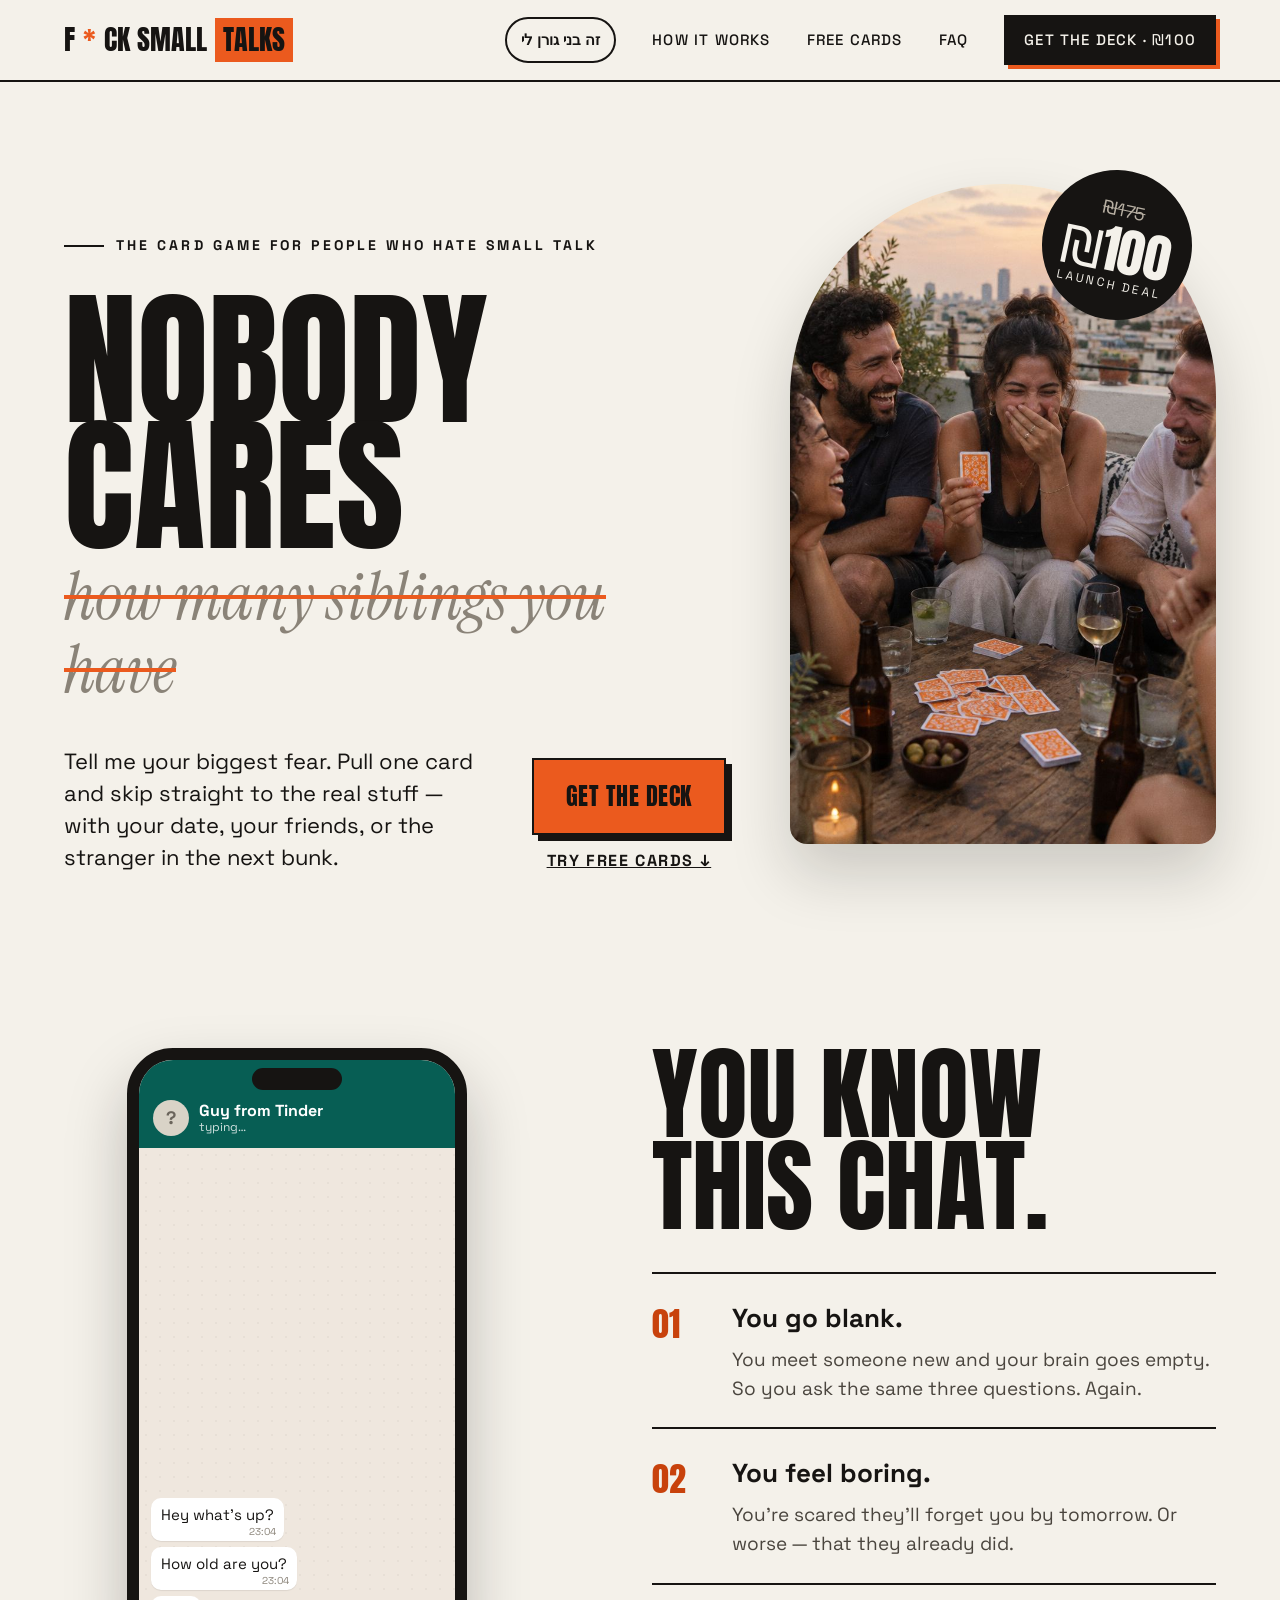
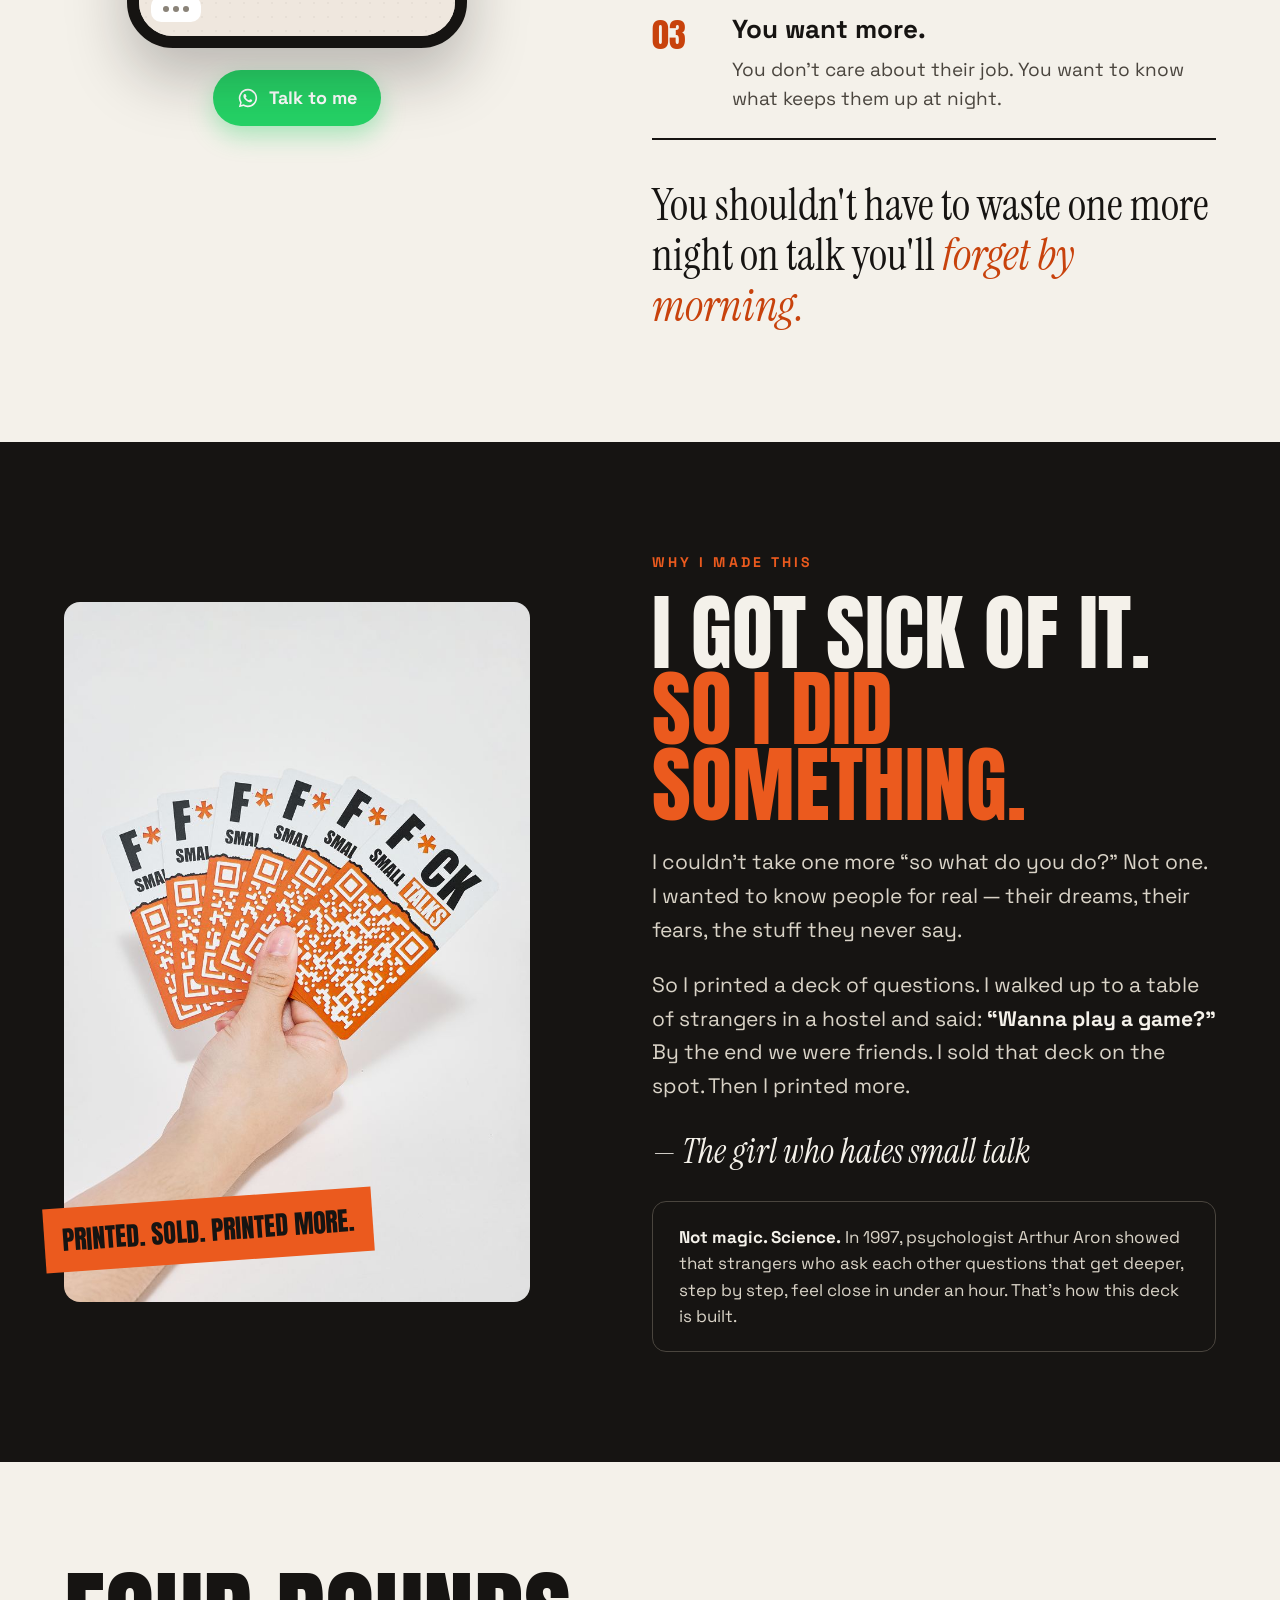
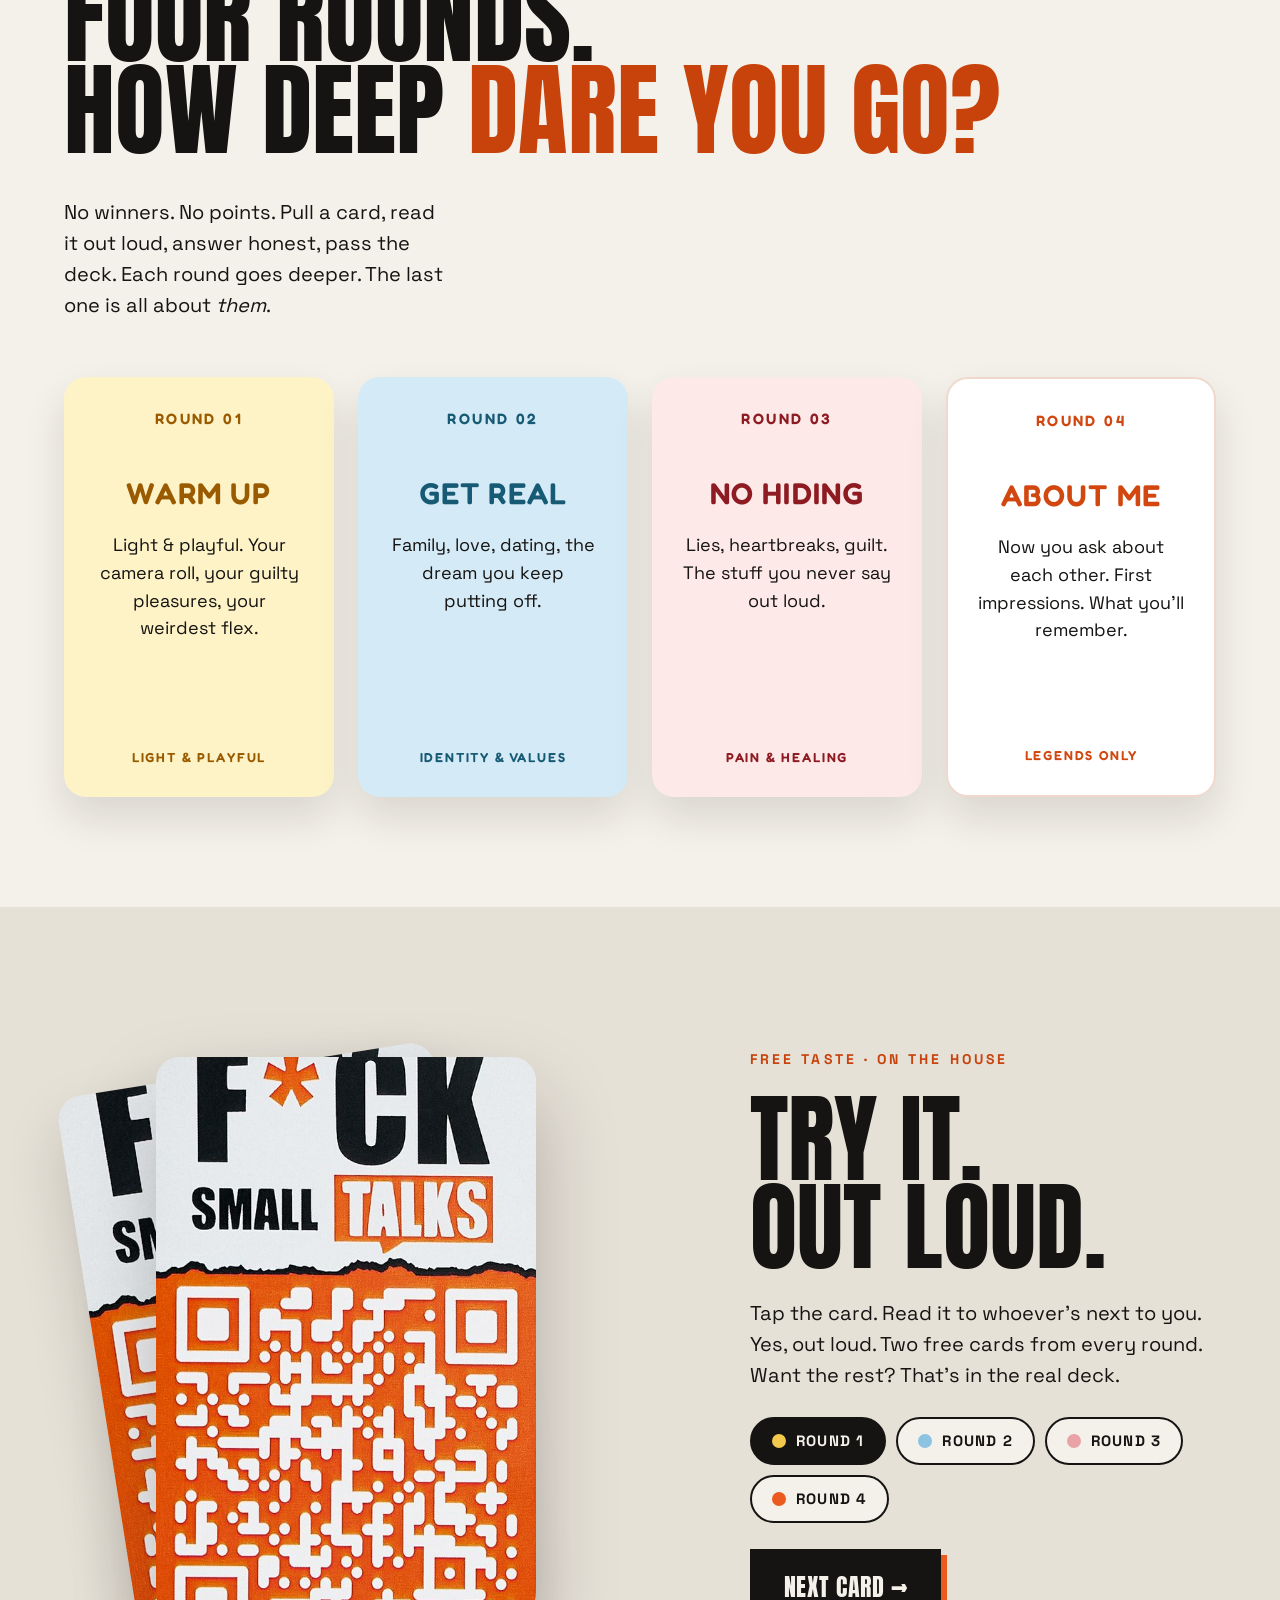
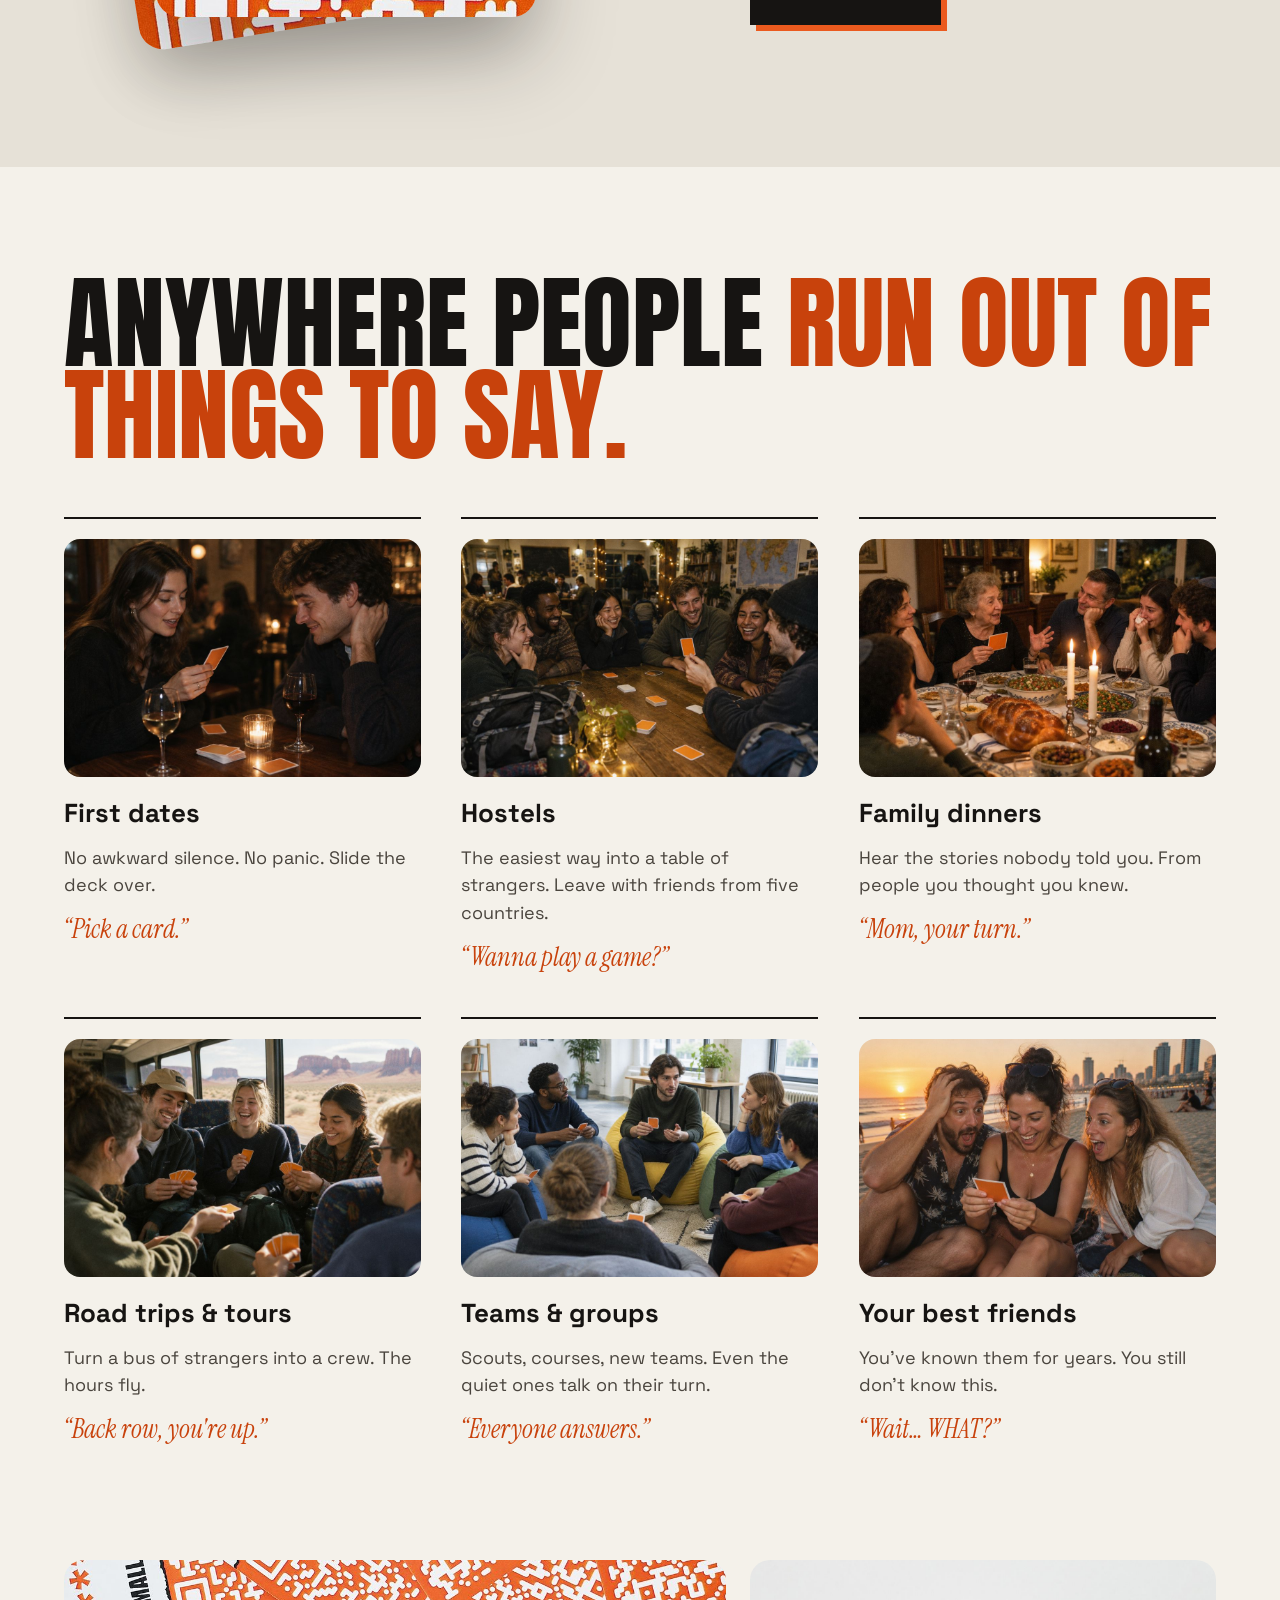
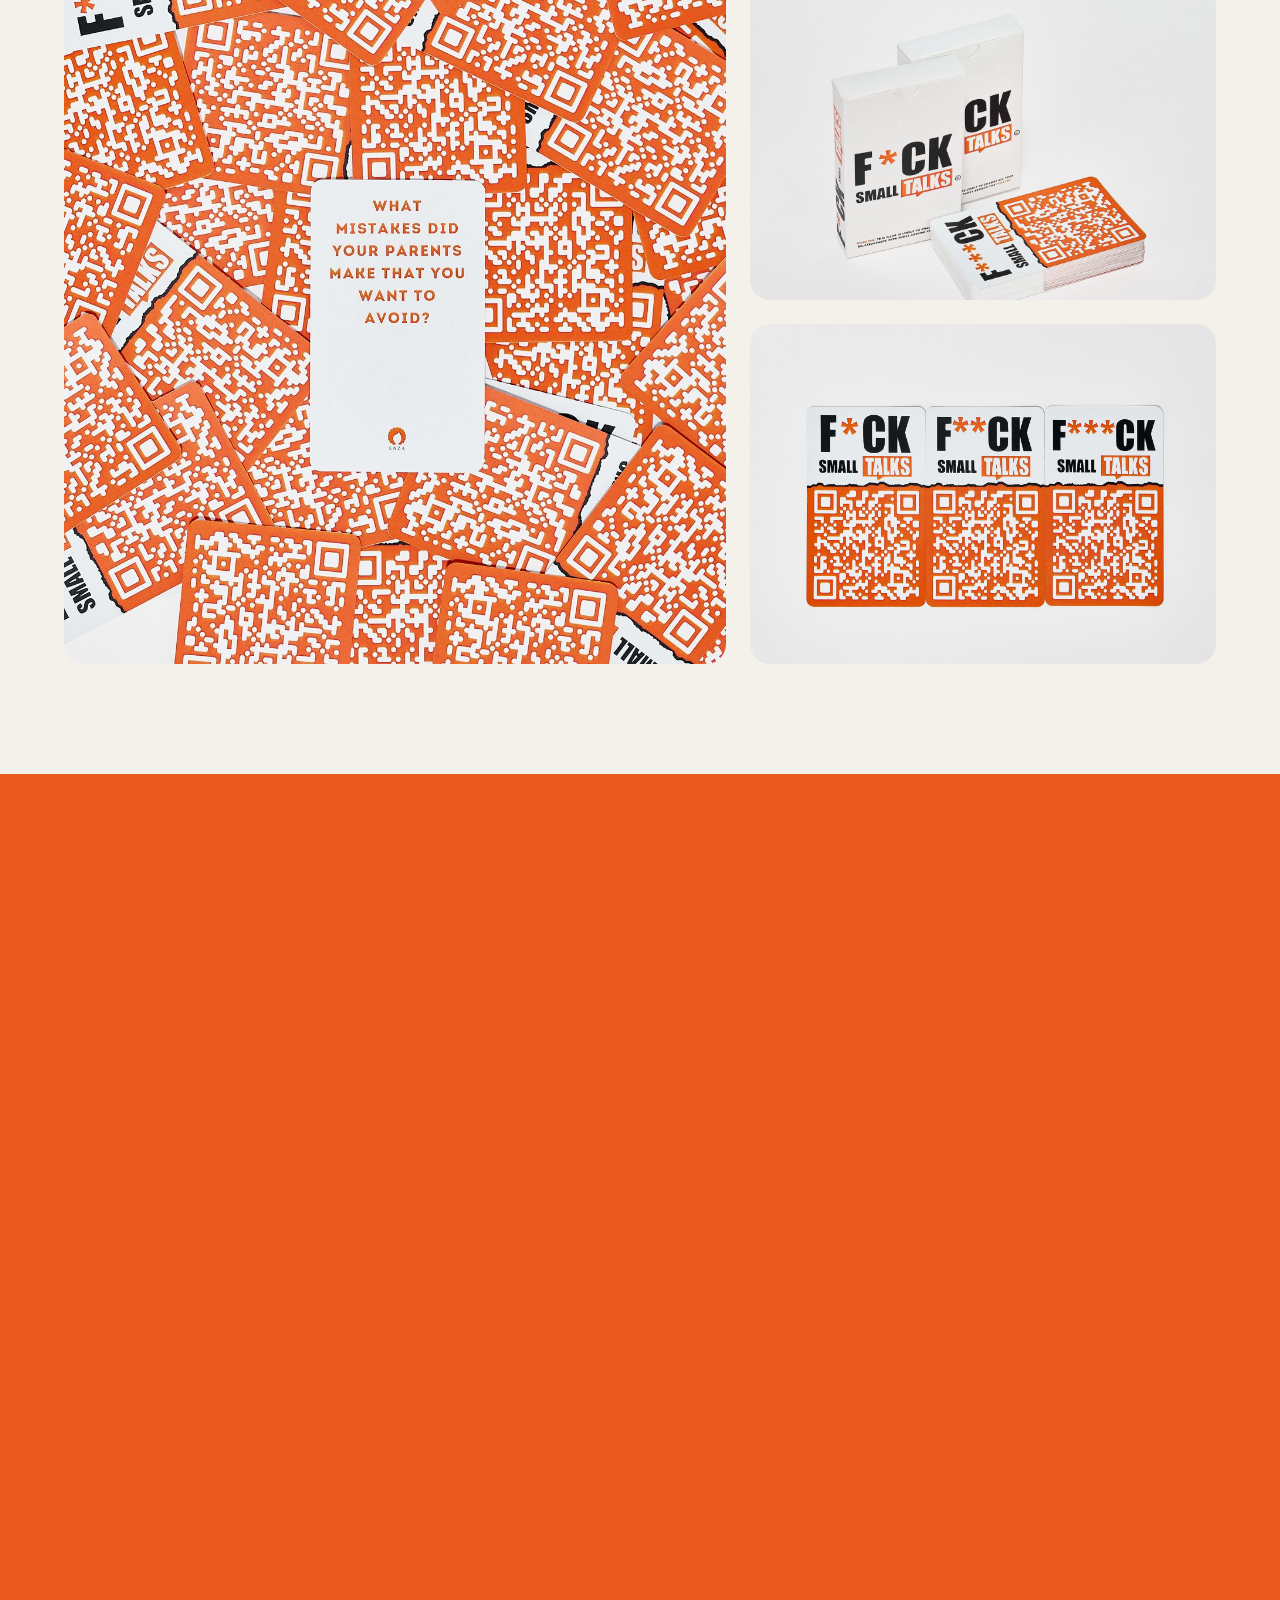
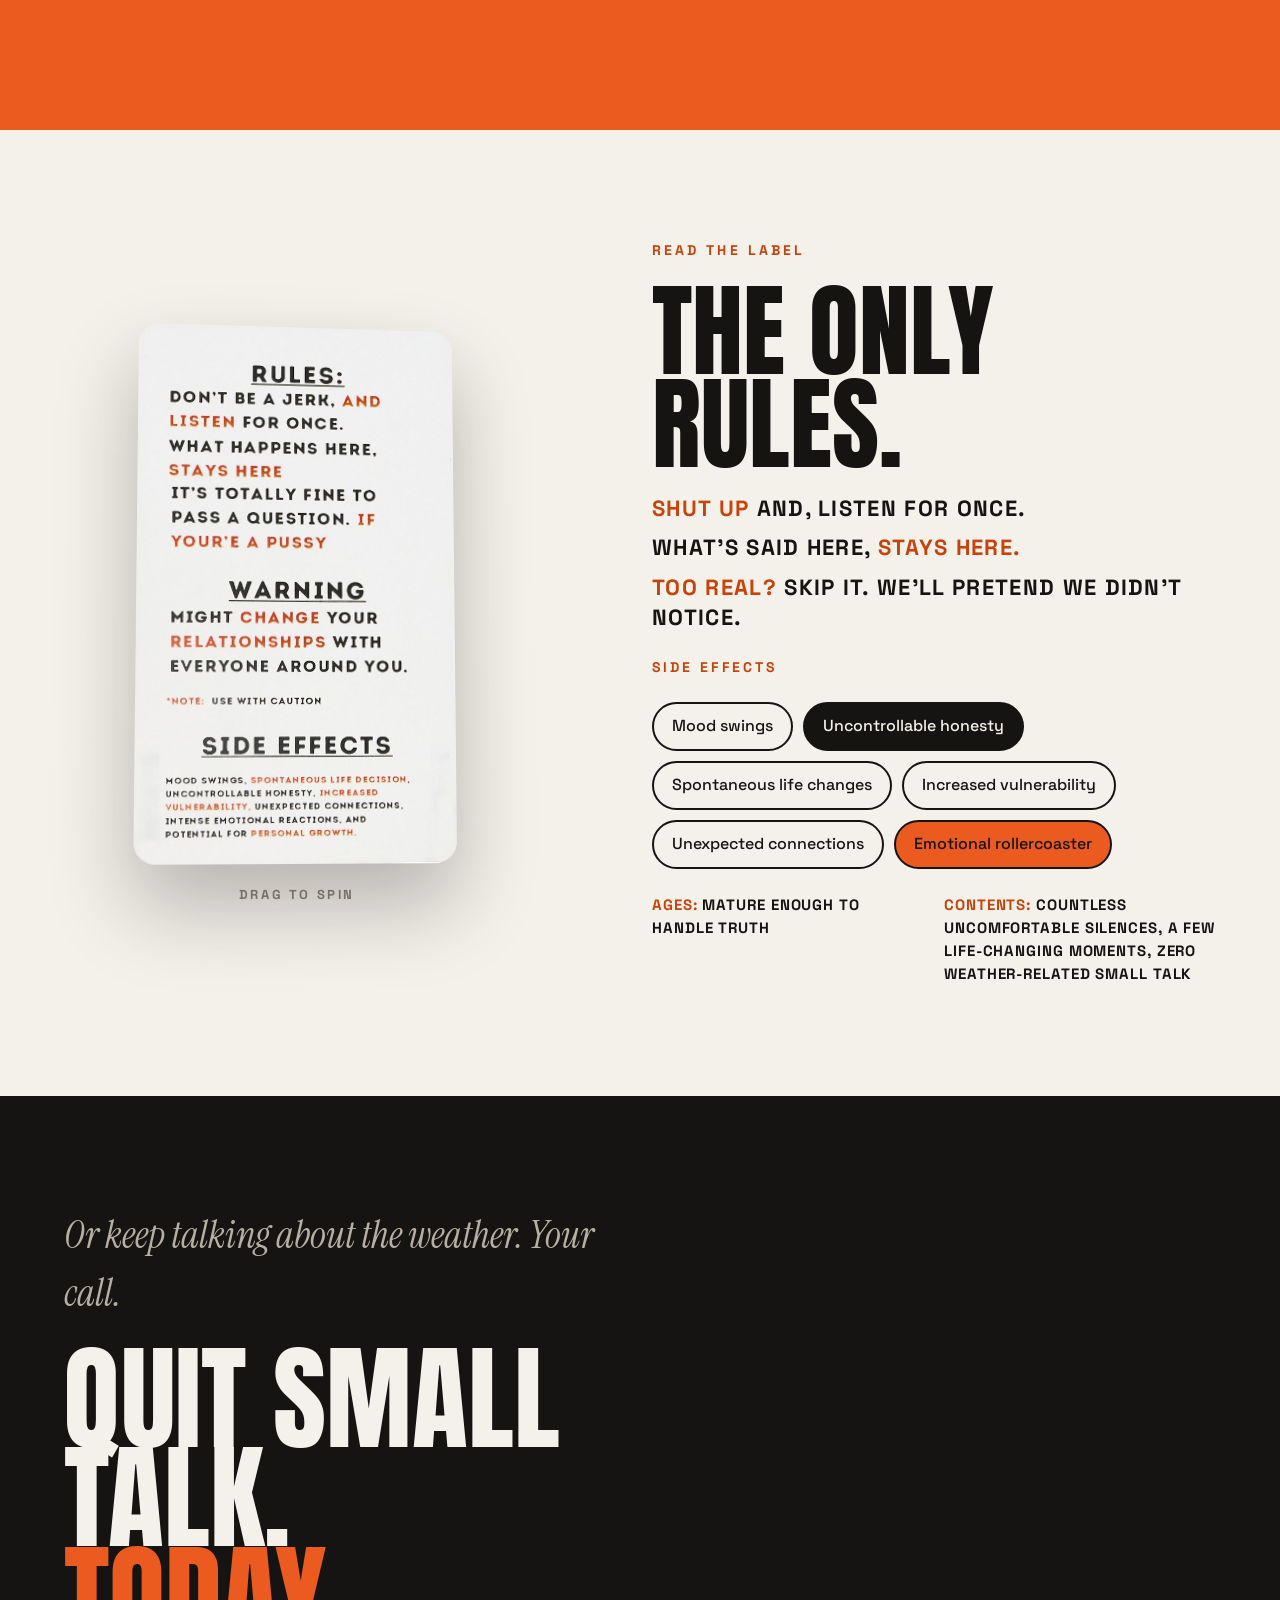
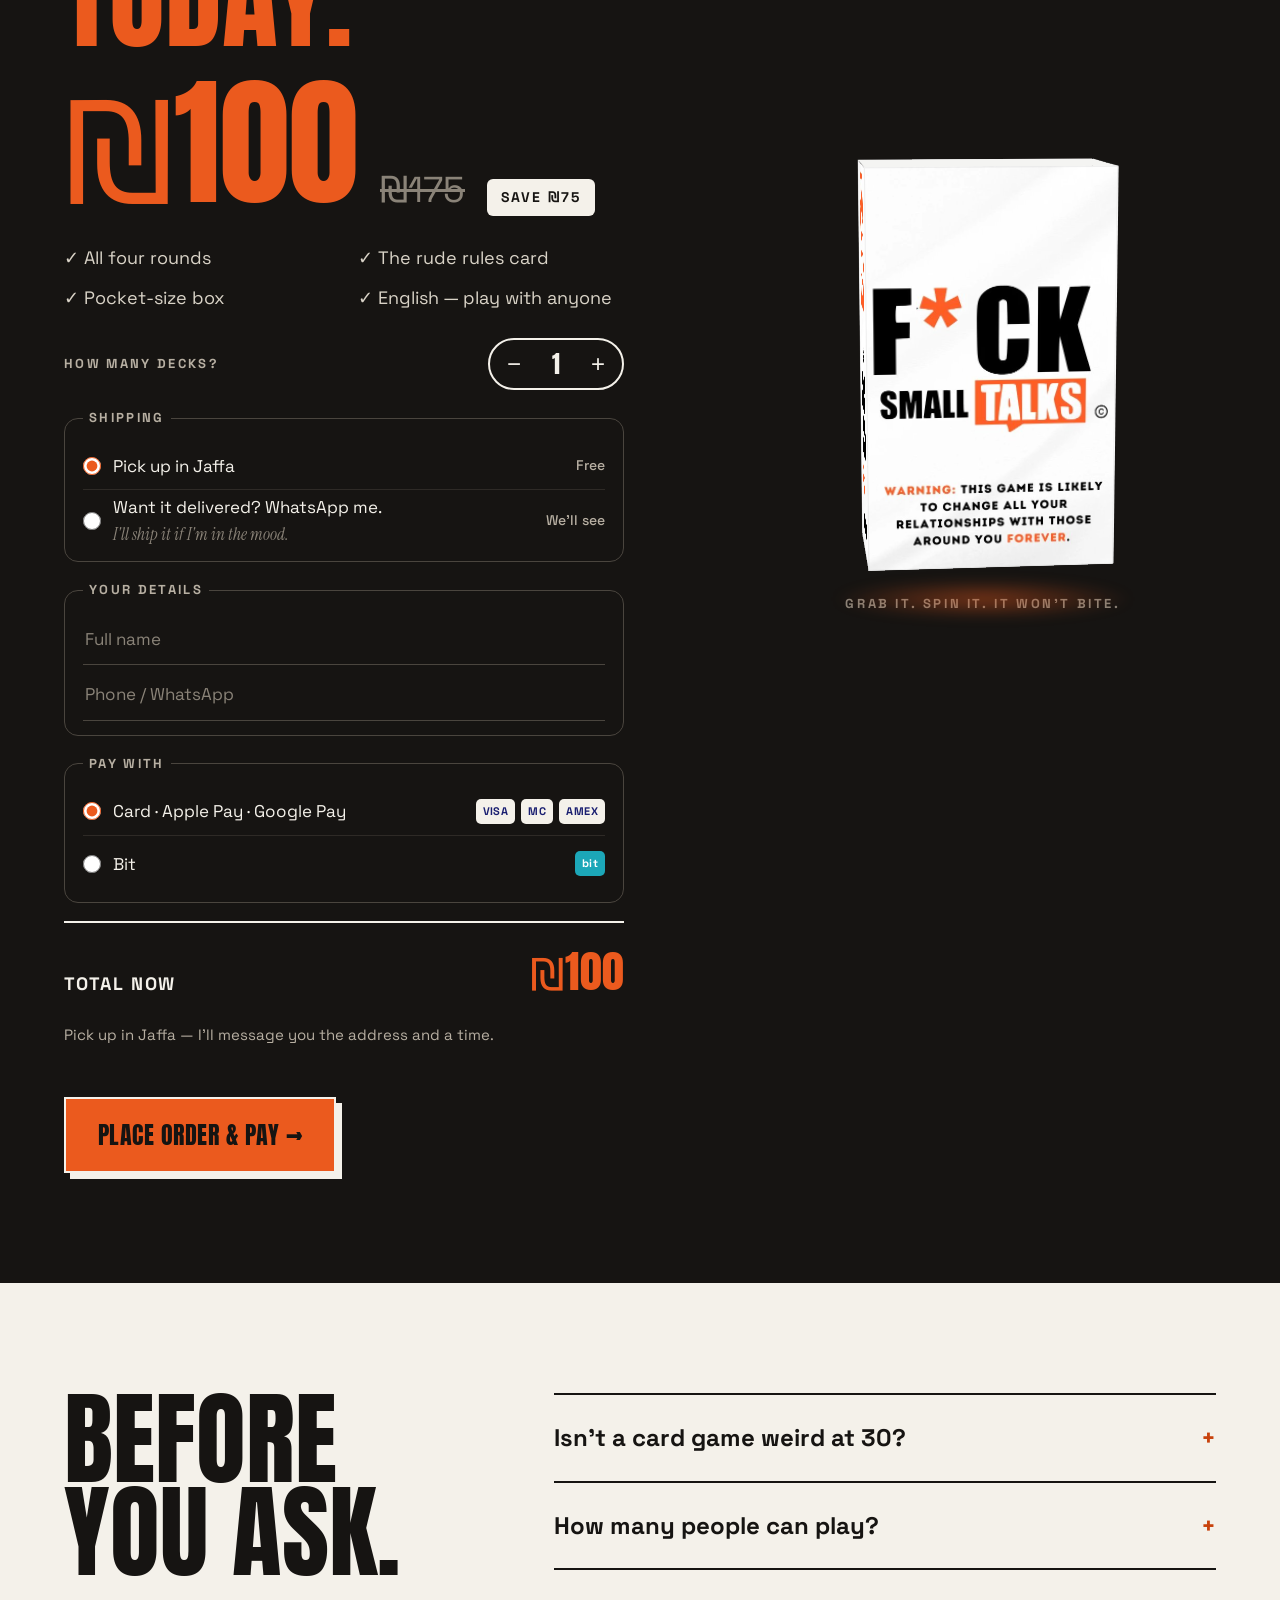
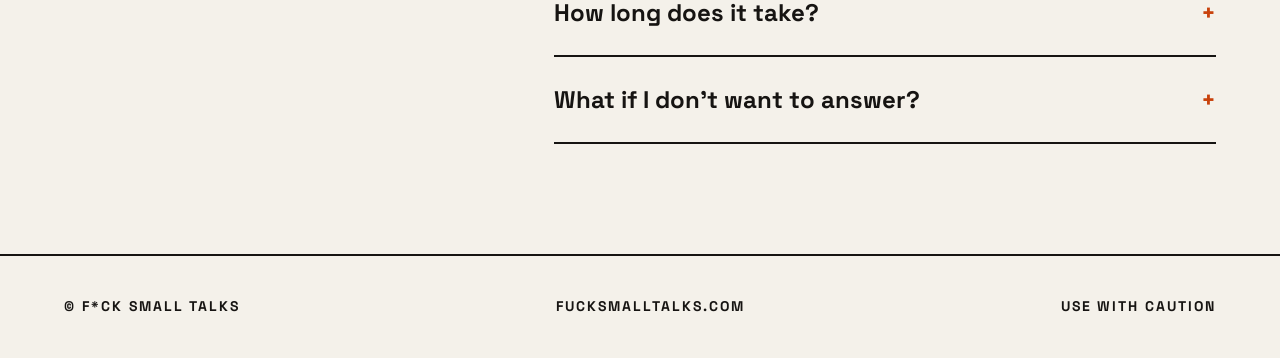
==== commit 74e8604d: "Simpler hero with rotating struck-out questions and a real photo, WhatsApp phone with popping messag" ====
--- a/docs/index.html
+++ b/docs/index.html
@@ -273,6 +273,33 @@
 .reveal{opacity:0;transform:translateY(30px);transition:.9s cubic-bezier(.2,.8,.2,1)}
 .reveal.in{opacity:1;transform:none}
 
+
+/* HERO (simple) */
+.hero-img{position:absolute;inset:30px 0 30px 40px;width:calc(100% - 40px);height:calc(100% - 60px);object-fit:cover;border-radius:300px 300px 24px 24px;box-shadow:0 30px 60px rgba(22,20,18,.18)}
+.rot{display:inline-block;font-size:.5em;line-height:1.1;margin-top:.15em}
+#rot{display:inline-block;transition:opacity .35s,transform .35s}
+#rot.out{opacity:0;transform:translateY(12px)}
+/* WHATSAPP PHONE */
+.phone-col{grid-column:span 5;display:flex;flex-direction:column;align-items:center;gap:22px}
+.phone{width:340px;max-width:100%;height:600px;border:12px solid #161412;border-radius:46px;background:#EFE7DE;overflow:hidden;display:flex;flex-direction:column;box-shadow:0 30px 60px rgba(22,20,18,.25);position:relative}
+.phone::before{content:'';position:absolute;top:8px;left:50%;width:90px;height:22px;margin-left:-45px;background:#161412;border-radius:999px;z-index:3}
+.wa-top{background:#075E54;color:#fff;display:flex;align-items:center;gap:10px;padding:40px 14px 12px}
+.wa-av{width:36px;height:36px;border-radius:50%;background:#D9D3C7;color:#6B655C;display:grid;place-items:center;font-weight:700}
+.wa-who{display:flex;flex-direction:column;line-height:1.2}
+.wa-who b{font-size:16px}.wa-who small{font-size:12px;opacity:.8}
+.wa-body{flex:1;padding:14px 12px;display:flex;flex-direction:column;justify-content:flex-end;gap:6px;overflow:hidden;background-color:#EFE7DE;background-image:radial-gradient(rgba(0,0,0,.035) 1px,transparent 1px);background-size:14px 14px}
+.wa-msg{max-width:78%;padding:7px 10px 16px;border-radius:10px;font-size:15px;line-height:1.35;position:relative;box-shadow:0 1px 1px rgba(0,0,0,.08);animation:pop .35s cubic-bezier(.2,.9,.3,1.4) both;align-self:flex-start;background:#fff;color:#161412}
+.wa-msg.me{align-self:flex-end;background:#D9FDD3}
+.wa-msg time{position:absolute;bottom:3px;inset-inline-end:8px;font-size:10px;color:#8A8378}
+.wa-typing{align-self:flex-start;background:#fff;border-radius:10px;padding:10px 12px;display:flex;gap:4px}
+.wa-typing i{width:6px;height:6px;border-radius:50%;background:#8A8378;animation:blink 1s infinite}
+.wa-typing i:nth-child(2){animation-delay:.2s}.wa-typing i:nth-child(3){animation-delay:.4s}
+@keyframes pop{from{opacity:0;transform:scale(.6) translateY(10px)}to{opacity:1;transform:none}}
+@keyframes blink{50%{opacity:.25}}
+.wa-cta{display:inline-flex;align-items:center;gap:10px;background:#25D366;color:#fff;text-decoration:none;font-weight:700;font-size:18px;padding:14px 24px;border-radius:999px;box-shadow:0 10px 24px rgba(37,211,102,.35)}
+.wa-cta:hover{color:#fff;transform:translateY(-2px)}
+/* PLACES with photos */
+.place img{width:100%;aspect-ratio:3/2;object-fit:cover;border-radius:16px;margin-bottom:6px}
 /* PHONE / TABLET */
 @media (max-width:1000px){
   .wrap{padding:0 20px}
@@ -285,7 +312,9 @@
   .logo{font-size:18px;margin-inline-end:8px}
   .navlinks .dk{display:none}.navlinks .mb{display:inline}
   .grid12{display:flex;flex-direction:column;gap:40px}
-  .hero-r{height:560px;width:100%;max-width:440px;margin:0 auto}
+  .hero-r{height:480px;width:100%;max-width:440px;margin:0 auto}
+  .hero-img{inset:0;width:100%;height:100%}
+  .phone{height:540px}
   .arch{inset:30px 0 30px 20px}
   .stage{left:50%;top:70px;width:260px;height:398px;margin-left:-130px}
   .side.face .q{font-size:23px}
@@ -349,7 +378,7 @@
   <div class="wrap grid12 hero">
     <div class="hero-l">
       <div class="eyebrow">The card game for people who hate small talk</div>
-      <h1 class="display">Nobody<br/>cares <span class="serif strike">what you do</span><br/>for a <span class="o">living.</span></h1>
+      <h1 class="display">Nobody cares<br/><span class="rot"><span class="serif strike" id="rot">what you do for a living</span></span></h1>
       <div class="hero-row">
         <p>Tell me your biggest fear. Pull one card and skip straight to the real stuff — with your date, your friends, or the stranger in the next bunk.</p>
         <div class="hero-ctas">
@@ -358,33 +387,26 @@
         </div>
       </div>
     </div>
-    <div class="hero-r" aria-hidden="true">
-      <div class="arch"></div>
-      <div class="orbit a"></div>
-      <div class="orbit b">What are you still trying to prove to yourself?</div>
-      <div class="stage"><div class="spin">
-        <div class="side back"></div>
-        <div class="side face"><span class="q">What mistakes did your parents make that you want to avoid?</span><span class="cat">Family &amp; relationship</span></div>
-      </div></div>
-      <div class="bubble">“So… what do you do?”</div>
-      <div class="bubble2 serif">Ugh. Pick a card.</div>
-      <div class="sticker"><s>₪175</s><b>₪100</b><small>launch deal</small></div>
+    <div class="hero-r">
+      <img class="hero-img" src="img/hero.jpg" alt="Friends laughing around a table, playing F*ck Small Talks"/>
+      <div class="sticker" aria-hidden="true"><s>₪175</s><b>₪100</b><small>launch deal</small></div>
     </div>
   </div>
 </header>
 
-<div class="marquee" aria-hidden="true"><div id="mq"></div></div>
+
 
 <section id="problem">
   <div class="wrap grid12">
-    <div class="chat reveal">
-      <div class="kicker" style="margin-bottom:18px">Sound familiar?</div>
-      <div class="msg">So where are you from?</div>
-      <div class="msg me">Tel Aviv. You?</div>
-      <div class="msg">Cool cool. And what do you do?</div>
-      <div class="msg me">Marketing.</div>
-      <div class="msg">Nice. Crazy weather today, huh?</div>
-      <div class="kill serif">…kill me.</div>
+    <div class="phone-col reveal">
+      <div class="phone" aria-label="A boring small-talk chat">
+        <div class="wa-top">
+          <span class="wa-av" aria-hidden="true">?</span>
+          <span class="wa-who"><b id="waName">Guy from Tinder</b><small id="waStatus">typing…</small></span>
+        </div>
+        <div class="wa-body" id="wa"></div>
+      </div>
+      <a class="wa-cta" id="waCta" href="#" target="_blank" rel="noopener"><svg width="22" height="22" viewBox="0 0 24 24" fill="currentColor" aria-hidden="true"><path d="M12 2a10 10 0 0 0-8.6 15.1L2 22l5-1.3A10 10 0 1 0 12 2Zm0 18.2c-1.5 0-3-.4-4.3-1.2l-.3-.2-3 .8.8-2.9-.2-.3A8.2 8.2 0 1 1 12 20.2Zm4.5-6.1c-.2-.1-1.5-.7-1.7-.8-.2-.1-.4-.1-.6.1l-.8 1c-.1.2-.3.2-.5.1a6.7 6.7 0 0 1-3.3-2.9c-.3-.4.2-.4.7-1.3.1-.2 0-.3 0-.4l-.8-1.8c-.2-.5-.4-.4-.6-.4h-.5c-.2 0-.4.1-.6.3-.2.2-.8.8-.8 2s.8 2.3.9 2.5c.1.2 1.6 2.5 4 3.5 1.5.6 2 .7 2.8.6.4-.1 1.5-.6 1.7-1.2.2-.6.2-1.1.1-1.2l-.5-.3Z"/></svg><span>Talk to me</span></a>
     </div>
     <div class="pains reveal">
       <h2 class="display">You know<br/>this chat.</h2>
@@ -456,12 +478,12 @@
   <div class="wrap">
     <h2 class="display reveal">Anywhere people <span class="odk">run out of<br/>things to say.</span></h2>
     <div class="places">
-      <div class="place reveal"><b>First dates</b><p>No awkward silence. No panic. Slide the deck over.</p><span class="say serif">“Pick a card.”</span></div>
-      <div class="place reveal"><b>Hostels</b><p>The easiest way into a table of strangers. Leave with friends from five countries.</p><span class="say serif">“Wanna play a game?”</span></div>
-      <div class="place reveal"><b>Family dinners</b><p>Hear the stories nobody told you. From people you thought you knew.</p><span class="say serif">“Mom, your turn.”</span></div>
-      <div class="place reveal"><b>Road trips &amp; tours</b><p>Turn a bus of strangers into a crew. The hours fly.</p><span class="say serif">“Back row, you're up.”</span></div>
-      <div class="place reveal"><b>Teams &amp; groups</b><p>Scouts, courses, new teams. Even the quiet ones talk on their turn.</p><span class="say serif">“Everyone answers.”</span></div>
-      <div class="place reveal"><b>Your best friends</b><p>You've known them for years. You still don't know this.</p><span class="say serif">“Wait… WHAT?”</span></div>
+      <div class="place reveal"><img src="img/p-date.jpg" alt="A couple on a first date playing the cards" loading="lazy"/><b>First dates</b><p>No awkward silence. No panic. Slide the deck over.</p><span class="say serif">“Pick a card.”</span></div>
+      <div class="place reveal"><img src="img/p-hostel.jpg" alt="Travelers in a hostel playing the cards" loading="lazy"/><b>Hostels</b><p>The easiest way into a table of strangers. Leave with friends from five countries.</p><span class="say serif">“Wanna play a game?”</span></div>
+      <div class="place reveal"><img src="img/p-family.jpg" alt="A family Friday dinner with the cards" loading="lazy"/><b>Family dinners</b><p>Hear the stories nobody told you. From people you thought you knew.</p><span class="say serif">“Mom, your turn.”</span></div>
+      <div class="place reveal"><img src="img/p-trip.jpg" alt="Friends on a tour bus playing the cards" loading="lazy"/><b>Road trips &amp; tours</b><p>Turn a bus of strangers into a crew. The hours fly.</p><span class="say serif">“Back row, you're up.”</span></div>
+      <div class="place reveal"><img src="img/p-team.jpg" alt="A work team playing the cards" loading="lazy"/><b>Teams &amp; groups</b><p>Scouts, courses, new teams. Even the quiet ones talk on their turn.</p><span class="say serif">“Everyone answers.”</span></div>
+      <div class="place reveal"><img src="img/p-friends.jpg" alt="Best friends on the beach playing the cards" loading="lazy"/><b>Your best friends</b><p>You've known them for years. You still don't know this.</p><span class="say serif">“Wait… WHAT?”</span></div>
     </div>
   </div>
 </section>
@@ -689,8 +711,45 @@
   });
 }
 
-document.getElementById('mq').innerHTML =
-  Array(2).fill('<span>Tell me your biggest fear</span><i>✺</i><span>Skip the weather</span><i>✺</i><span>No more “so what do you do?”</span><i>✺</i><span>Pick a card</span><i>✺</i>').join('');
+// Rotating struck-out small-talk line in the hero
+const ROT = ['what you do for a living', 'how many siblings you have', "where you're originally from", 'where you went to school'];
+const rotEl = document.getElementById('rot');
+let ri = 0;
+setInterval(() => {
+  rotEl.classList.add('out');
+  setTimeout(() => { ri = (ri + 1) % ROT.length; rotEl.textContent = ROT[ri]; rotEl.classList.remove('out'); }, 350);
+}, 2400);
+
+// WhatsApp phone: boring messages pop in on a loop
+const WA_NAME = 'Guy from Tinder';
+const CHAT = [
+  { t: "Hey what's up?" }, { t: 'How old are you?' }, { t: "What's your favorite color?" },
+  { t: 'So what do you do?' }, { me: true, t: '…' }, { t: 'Crazy weather today huh' },
+  { t: 'What are your hobbies?' }, { t: 'I like watching TV' }, { me: true, t: 'Literally cringe.' }
+];
+const wa = document.getElementById('wa'), waStatus = document.getElementById('waStatus');
+document.getElementById('waName').textContent = WA_NAME;
+document.getElementById('waCta').href = contact('Hi! I saw the site 👋');
+const now = () => new Date().toTimeString().slice(0, 5);
+let wi = 0;
+function waStep() {
+  if (wi >= CHAT.length) { setTimeout(() => { wa.innerHTML = ''; wi = 0; waStep(); }, 2600); return; }
+  const m = CHAT[wi++];
+  const typing = document.createElement('div');
+  typing.className = 'wa-typing'; typing.innerHTML = '<i></i><i></i><i></i>';
+  if (!m.me) { wa.appendChild(typing); waStatus.style.visibility = 'visible'; }
+  setTimeout(() => {
+    typing.remove(); waStatus.style.visibility = 'hidden';
+    const b = document.createElement('div');
+    b.className = 'wa-msg' + (m.me ? ' me' : '');
+    b.textContent = m.t;
+    const tm = document.createElement('time'); tm.textContent = now(); b.appendChild(tm);
+    wa.appendChild(b);
+    while (wa.children.length > 9) wa.firstChild.remove();
+    setTimeout(waStep, 700);
+  }, m.me ? 500 : 900);
+}
+waStep();
 
 // Free taste: two real cards from every round, then the "rest is in the deck" card.
 const Y = ['#FDF3C7', '#9A5B00'], B = ['#D4EAF6', '#175A74'], L = ['#F3E6F4', '#7E3F8C'], P = ['#FCE9E8', '#8E1B22'], W = ['#FFFFFF', '#D2470F'];
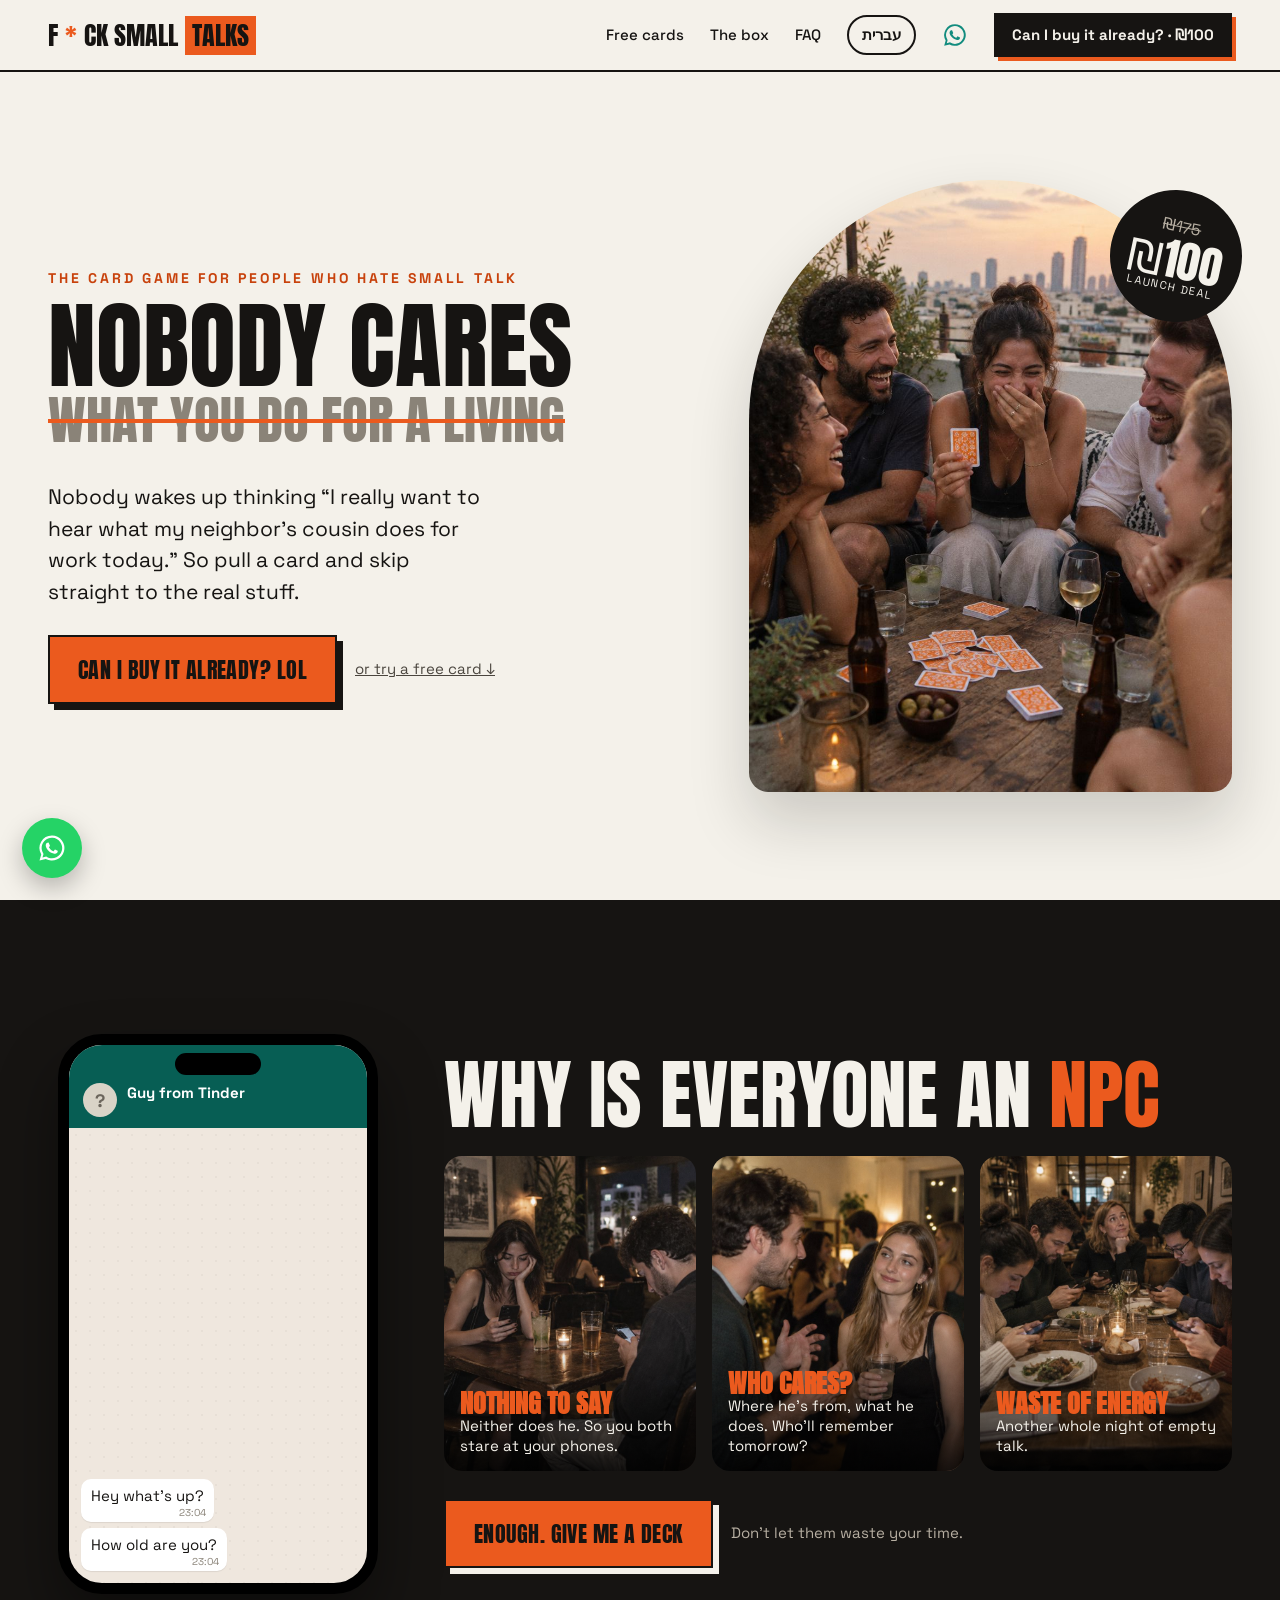
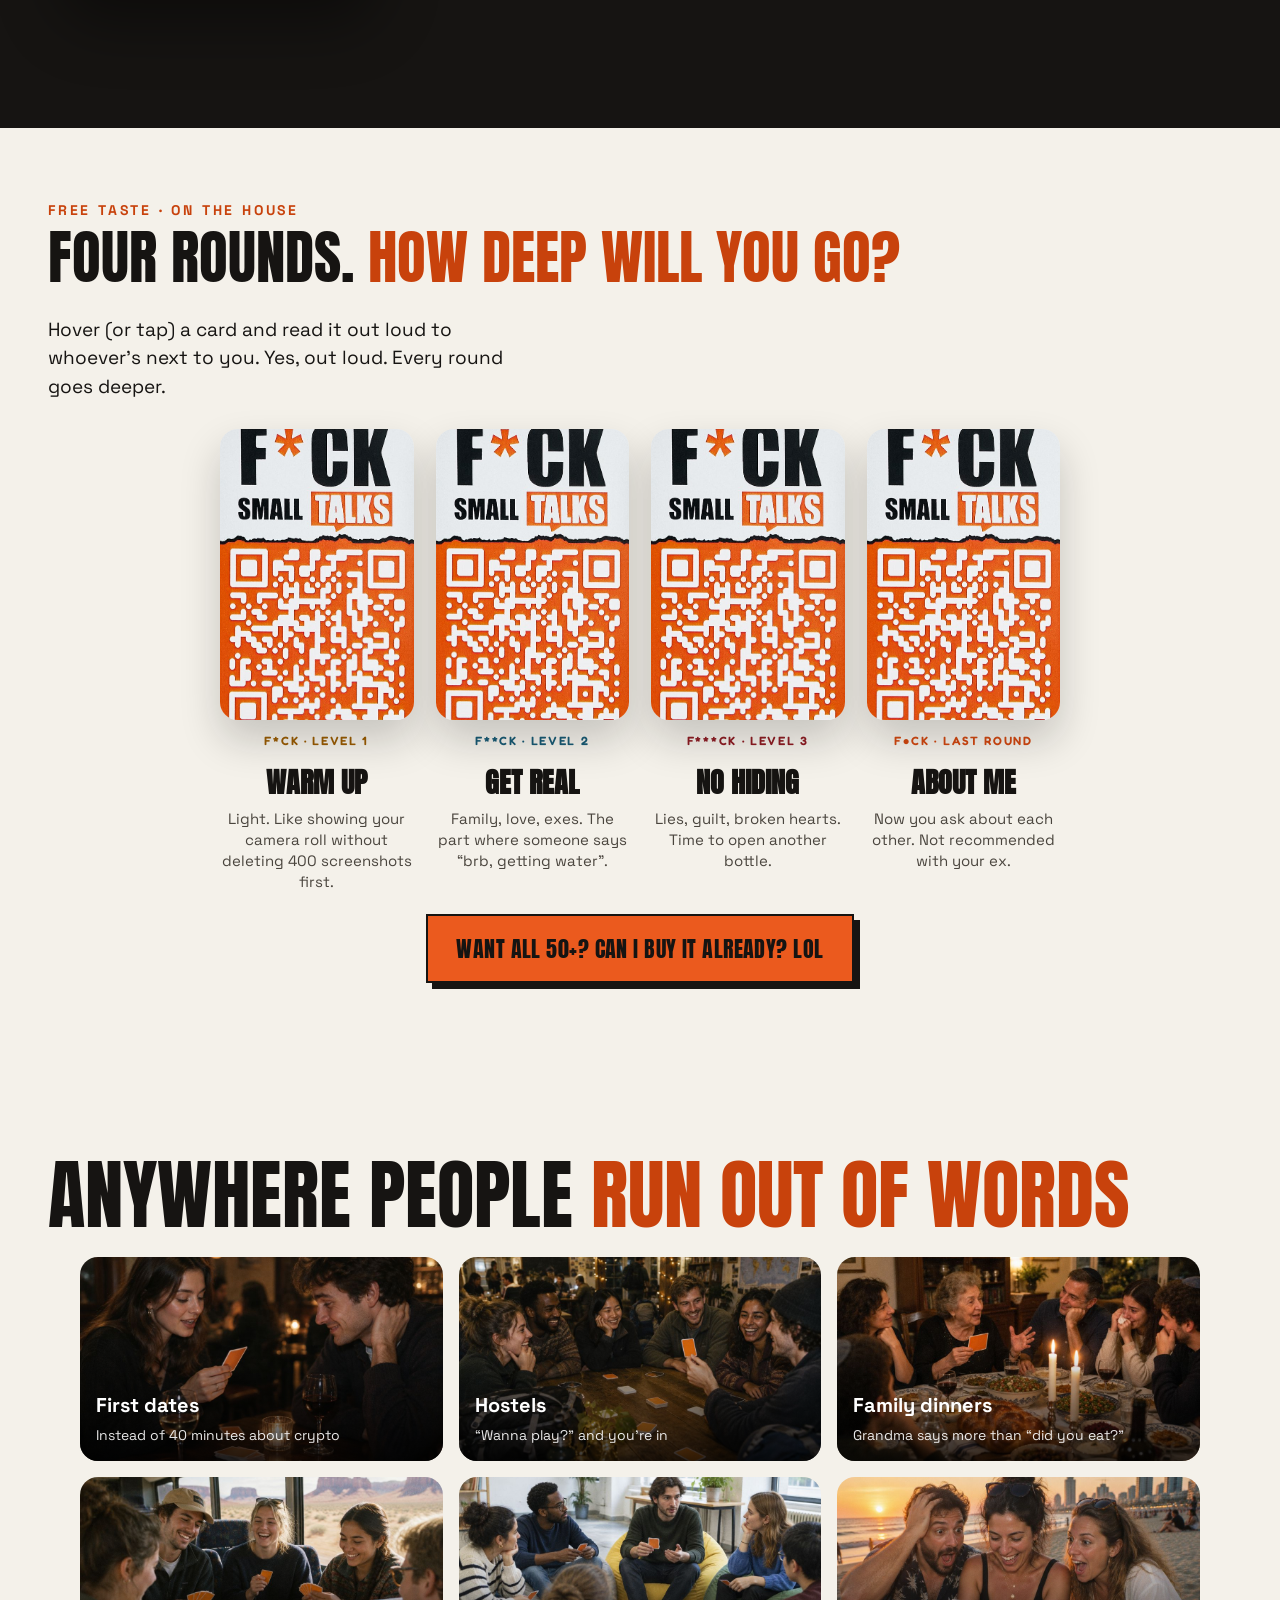
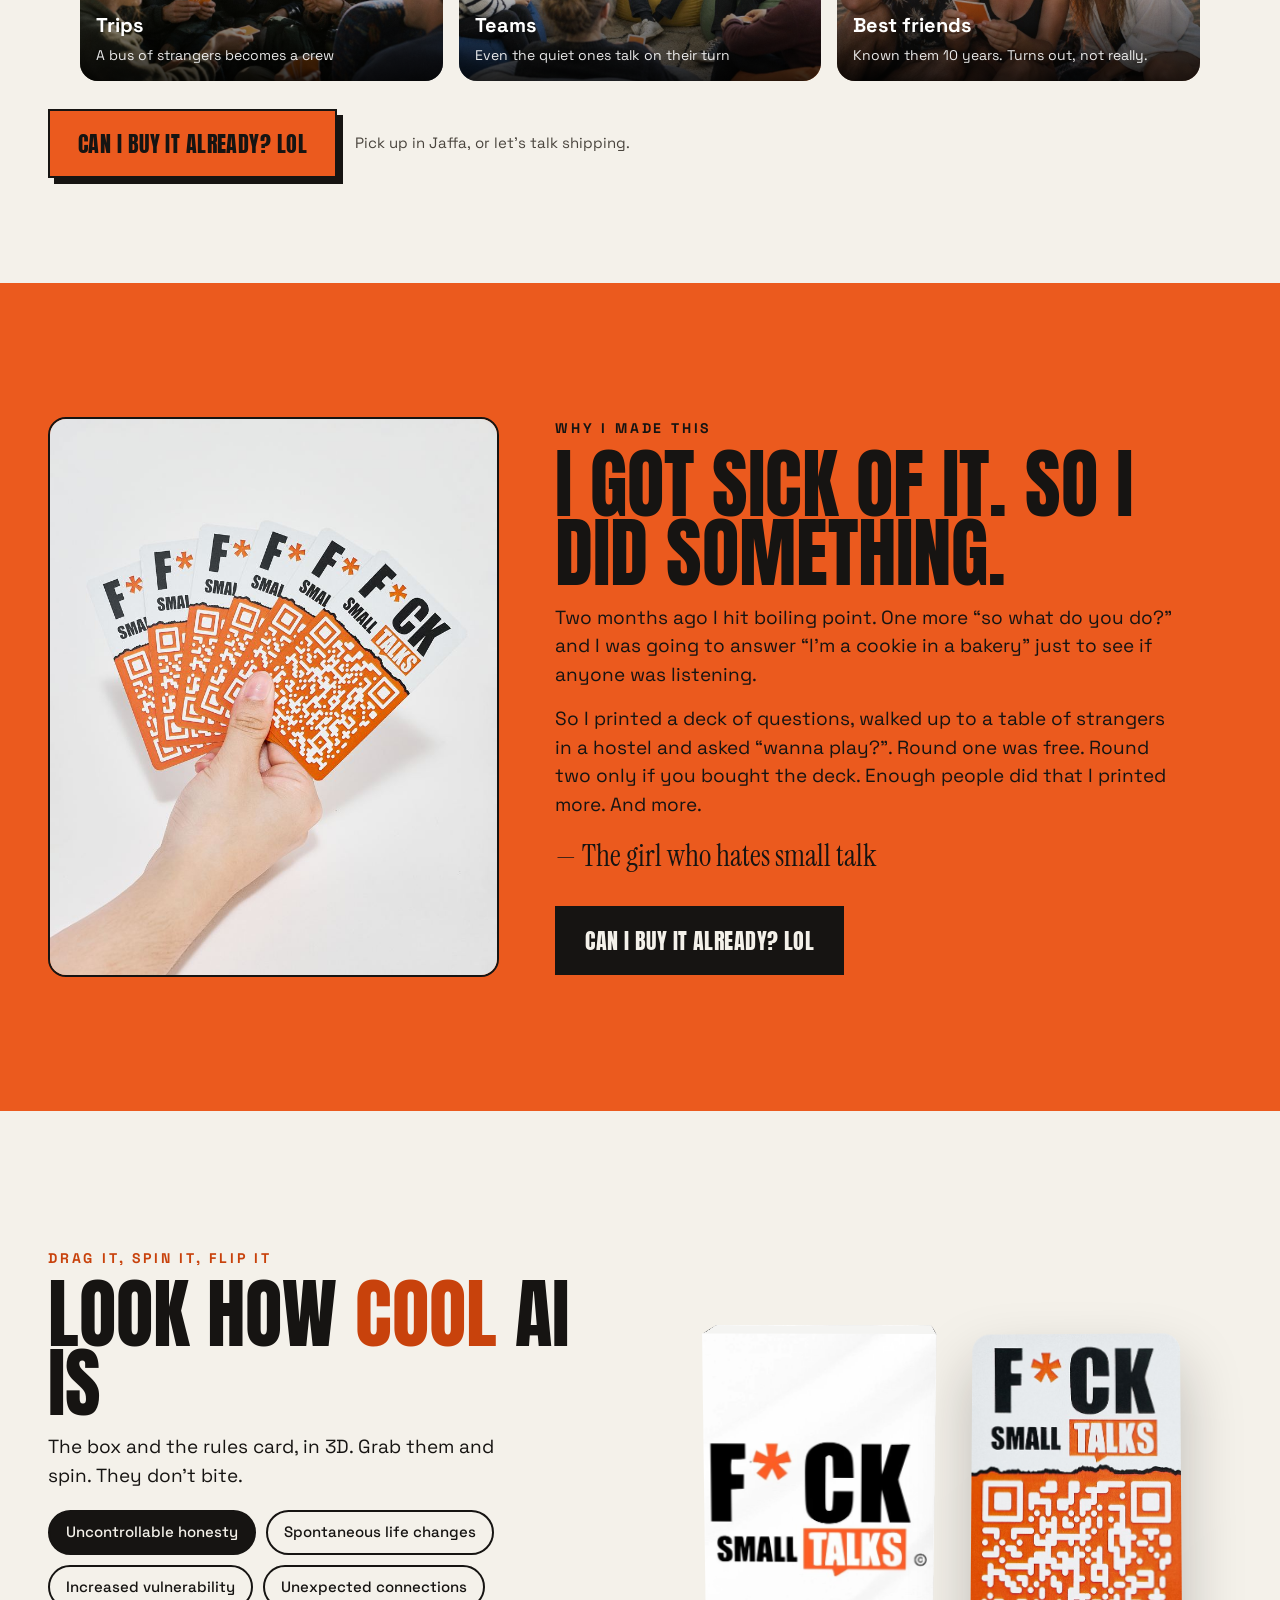
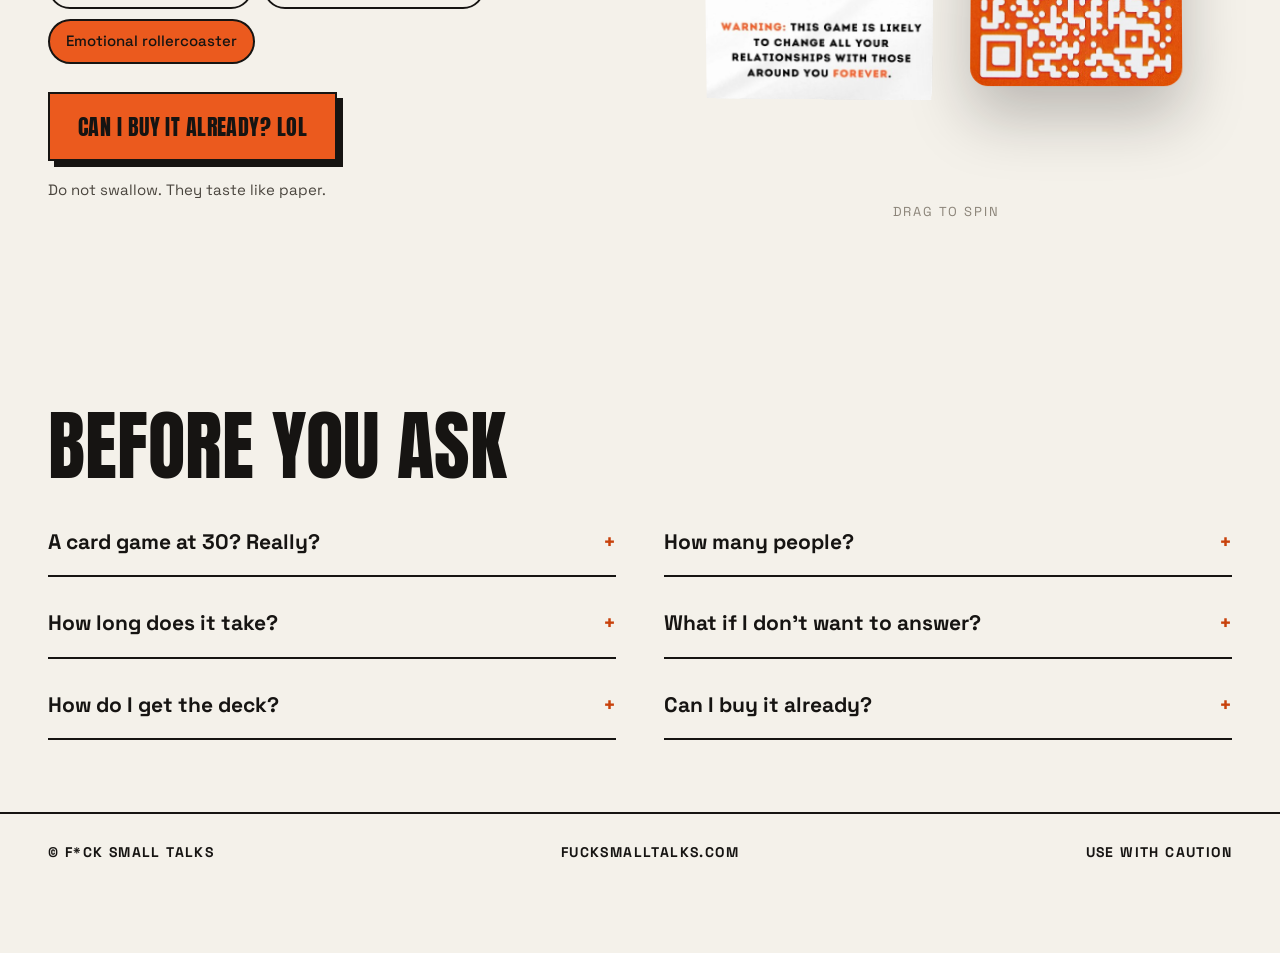
==== commit 3a4d7bd2: "Rebuild: fewer one-screen sections, sticky nav with WhatsApp and buy CTA, free cards merged with rou" ====
--- a/docs/index.html
+++ b/docs/index.html
@@ -4,799 +4,201 @@
 <meta charset="UTF-8"/>
 <meta name="viewport" content="width=device-width, initial-scale=1.0"/>
 <title>F*CK SMALL TALKS — The card game that skips the boring part</title>
-<meta name="description" content="Nobody cares what you do for a living. Tell me your biggest fear. A card game that gets you from “hi” to real talk in minutes."/>
+<meta name="description" content="Nobody cares what you do for a living. Tell me your biggest fear. A card game that takes any conversation deep."/>
 <meta property="og:title" content="F*CK SMALL TALKS"/>
 <meta property="og:description" content="Nobody cares what you do for a living. Tell me your biggest fear."/>
-<meta property="og:image" content="img/group6.jpg"/>
+<meta property="og:image" content="img/hero.jpg"/>
 <link rel="preconnect" href="https://fonts.googleapis.com"/>
 <link rel="preconnect" href="https://fonts.gstatic.com" crossorigin/>
 <link href="https://fonts.googleapis.com/css2?family=Anton&family=Fredoka:wght@500;600&family=Instrument+Serif:ital@0;1&family=Space+Grotesk:wght@400;500;700&display=swap" rel="stylesheet"/>
+<link rel="stylesheet" href="site.css"/>
 <style>
-:root{
-  --paper:#F4F1EA;--paper2:#E6E1D7;--ink:#161412;--orange:#EB5A1E;--orange-dk:#C8420C;
-  --muted:#4A453E;--line:#D9D3C7;
-}
-*,*::before,*::after{box-sizing:border-box;margin:0;padding:0}
-html{scroll-behavior:smooth;overflow-x:hidden}
-body{background:var(--paper);color:var(--ink);font-family:'Space Grotesk',sans-serif;font-size:18px;line-height:1.55;overflow-x:hidden}
-img{max-width:100%;display:block}
-a{color:var(--ink)}a:hover{color:var(--orange-dk)}
-.wrap{max-width:1440px;margin:0 auto;padding:0 64px}
-.display{font-family:Anton,'Arial Narrow',sans-serif;font-weight:400;text-transform:uppercase;line-height:.9}
-.serif{font-family:'Instrument Serif',serif;font-style:italic;text-transform:none}
-.kicker{font-size:14px;font-weight:700;letter-spacing:.22em;text-transform:uppercase;color:var(--orange-dk)}
-.o{color:var(--orange)}.odk{color:var(--orange-dk)}
-section{padding:110px 0}
-h2.display{font-size:clamp(56px,8vw,120px)}
-.grid12{display:grid;grid-template-columns:repeat(12,minmax(0,1fr));column-gap:24px}
-.btn{display:inline-block;text-decoration:none;font-family:Anton,sans-serif;text-transform:uppercase;letter-spacing:.02em;font-size:24px;padding:18px 32px;border:2px solid var(--ink);cursor:pointer;transition:transform .15s,box-shadow .15s}
-.btn:hover{transform:translate(-2px,-2px)}
-.btn-o{background:var(--orange);color:var(--ink);box-shadow:6px 6px 0 var(--ink)}
-.btn-o:hover{color:var(--ink);box-shadow:8px 8px 0 var(--ink)}
-.btn-k{background:var(--ink);color:var(--paper);box-shadow:6px 6px 0 var(--orange)}
-.btn-k:hover{color:var(--paper)}
-
-/* NAV */
-nav{position:sticky;top:0;z-index:40;background:rgba(244,241,234,.94);backdrop-filter:blur(8px);border-bottom:2px solid var(--ink)}
-nav .wrap{height:80px;display:flex;align-items:center;justify-content:space-between}
-.logo{text-decoration:none;font-family:Anton,sans-serif;font-size:28px;display:flex;align-items:baseline;gap:8px}
-.logo .star{color:var(--orange)}
-.logo .tag{background:var(--orange);padding:0 8px}
-.navlinks{display:flex;align-items:center;gap:36px;font-size:15px;font-weight:500;letter-spacing:.08em;text-transform:uppercase}
-.navlinks a{text-decoration:none}
-.navlinks .mb{display:none}
-.navlinks .lang{border:2px solid var(--ink);padding:9px 14px;border-radius:999px;text-transform:none;letter-spacing:0;font-weight:700;white-space:nowrap}
-.navlinks .lang:hover{background:var(--orange);color:var(--ink)}
-.navlinks .cta{background:var(--ink);color:var(--paper);padding:13px 20px;box-shadow:4px 4px 0 var(--orange)}
-
-/* INTRO */
-.intro{position:fixed;inset:0;background:var(--ink);z-index:100;overflow:hidden;perspective:1400px;animation:curtain .9s cubic-bezier(.7,0,.2,1) 2.6s forwards}
-@keyframes curtain{to{transform:translateY(-105%);visibility:hidden}}
-.intro-txt{position:absolute;left:16px;right:16px;top:12vh;text-align:center;font-family:Anton,sans-serif;font-size:clamp(34px,5vw,64px);text-transform:uppercase;color:var(--paper);opacity:0;animation:fadeup .6s ease 1.1s forwards}
-@keyframes fadeup{from{opacity:0;transform:translateY(20px)}to{opacity:1;transform:none}}
-.deal{position:absolute;left:50%;top:50%;width:min(300px,42vw);aspect-ratio:533/900;margin:-12% 0 0 calc(min(300px,42vw)/-2);border-radius:22px;background:url(img/cardback.jpg) center/cover;box-shadow:0 30px 60px rgba(0,0,0,.45);opacity:0;animation:drop .7s cubic-bezier(.2,.9,.25,1.15) forwards,fan .8s cubic-bezier(.6,0,.2,1) 1.5s forwards}
-.d1{animation-delay:.05s,1.5s;--fx:-160%;--fr:-24deg}.d2{animation-delay:.2s,1.5s;--fx:-80%;--fr:-12deg}.d3{animation-delay:.35s,1.5s;--fx:0%;--fr:0deg}.d4{animation-delay:.5s,1.5s;--fx:80%;--fr:12deg}.d5{animation-delay:.65s,1.5s;--fx:160%;--fr:24deg}
-@keyframes drop{0%{opacity:0;transform:translate3d(0,-900px,400px) rotateX(70deg) rotateZ(-30deg)}100%{opacity:1;transform:none}}
-@keyframes fan{to{opacity:1;transform:translate3d(var(--fx),40px,0) rotateZ(var(--fr))}}
-
-/* HERO */
-#top{padding:72px 0 64px}
-.hero{align-items:end}
-.hero-l{grid-column:span 7;display:flex;flex-direction:column;gap:40px}
-.eyebrow{display:flex;align-items:center;gap:12px;font-size:14px;font-weight:700;letter-spacing:.22em;text-transform:uppercase}
-.eyebrow::before{content:'';width:40px;height:2px;background:var(--ink)}
-h1.display{font-size:clamp(64px,11.5vw,168px);line-height:.86}
-h1 .strike{font-size:.9em;color:#8A8378;text-decoration:line-through;text-decoration-color:var(--orange);text-decoration-thickness:.06em}
-.hero-row{display:flex;gap:48px;align-items:flex-end;flex-wrap:wrap}
-.hero-row p{max-width:420px;font-size:22px;line-height:1.45}
-.hero-ctas{display:flex;flex-direction:column;gap:14px;text-align:center}
-.hero-ctas small{font-size:16px;font-weight:700;text-transform:uppercase;letter-spacing:.1em}
-.hero-r{grid-column:span 5;position:relative;height:720px}
-.arch{position:absolute;inset:40px 0 40px 40px;background:var(--orange);border-radius:300px 300px 24px 24px}
-.stage{position:absolute;left:130px;top:110px;width:340px;height:520px;perspective:1600px}
-.spin{position:relative;width:100%;height:100%;transform-style:preserve-3d;animation:spin360 9s cubic-bezier(.45,.05,.55,.95) infinite}
-.spin:hover{animation-play-state:paused}
-@keyframes spin360{0%{transform:rotateX(8deg) rotateY(0)}50%{transform:rotateX(-6deg) rotateY(180deg)}100%{transform:rotateX(8deg) rotateY(360deg)}}
-.side{position:absolute;inset:0;border-radius:26px;backface-visibility:hidden;-webkit-backface-visibility:hidden;box-shadow:0 40px 80px rgba(22,20,18,.35)}
-.side.back{background:url(img/cardback.jpg) center/cover}
-.side.face{transform:rotateY(180deg);background:#FCE9E8;color:#8E1B22;display:flex;flex-direction:column;align-items:center;justify-content:flex-start;padding:70px 36px 36px;text-align:center;font-family:Fredoka,sans-serif;font-weight:600;text-transform:uppercase;letter-spacing:.05em}
-.side.face .q{font-size:30px;line-height:1.25}
-.side.face .cat{position:absolute;bottom:32px;left:0;right:0;font-size:14px;letter-spacing:.14em}
-.orbit{position:absolute;width:250px;height:382px;border-radius:20px;box-shadow:0 24px 50px rgba(22,20,18,.3);animation:orbit 12s ease-in-out infinite}
-.orbit.a{left:70px;top:190px;--r:-14deg;background:url(img/cardback.jpg) center/cover}
-.orbit.b{left:300px;top:230px;--r:12deg;animation-delay:-6s;background:#D4EAF6;color:#175A74;display:flex;align-items:center;justify-content:center;padding:30px;text-align:center;font-family:Fredoka,sans-serif;font-weight:600;font-size:22px;line-height:1.25;text-transform:uppercase;letter-spacing:.04em}
-@keyframes orbit{0%,100%{transform:translateY(0) rotate(var(--r))}50%{transform:translateY(-26px) rotate(calc(var(--r) + 6deg))}}
-.bubble{position:absolute;left:0;top:120px;background:var(--ink);color:var(--paper);padding:16px 22px;border-radius:22px 22px 22px 4px;font-size:20px;font-weight:500;transform:rotate(-5deg)}
-.bubble2{position:absolute;right:-8px;top:600px;background:var(--paper);border:2px solid var(--ink);padding:14px 22px;border-radius:22px 22px 4px 22px;font-size:30px;transform:rotate(4deg)}
-.sticker{position:absolute;right:24px;top:16px;width:150px;height:150px;border-radius:75px;background:var(--ink);color:var(--paper);display:flex;flex-direction:column;align-items:center;justify-content:center;transform:rotate(12deg)}
-.sticker s{font-size:18px;color:#B7AFA2}
-.sticker b{font-family:Anton,sans-serif;font-weight:400;font-size:52px;line-height:1}
-.sticker small{font-size:12px;letter-spacing:.2em;text-transform:uppercase}
-
-/* MARQUEE */
-.marquee{background:var(--ink);color:var(--paper);overflow:hidden;white-space:nowrap;height:96px;display:flex;align-items:center}
-.marquee div{display:inline-flex;gap:40px;font-family:Anton,sans-serif;font-size:34px;text-transform:uppercase;animation:mq 40s linear infinite}
-.marquee i{font-style:normal;color:var(--orange)}
-@keyframes mq{to{transform:translateX(-50%)}}
-
-/* PROBLEM */
-.chat{grid-column:span 5;display:flex;flex-direction:column;gap:14px}
-.msg{align-self:flex-start;background:#fff;border:1.5px solid var(--line);padding:16px 22px;border-radius:24px 24px 24px 6px;font-size:20px;color:#6B655C}
-.msg.me{align-self:flex-end;background:var(--paper2);border-color:var(--paper2);border-radius:24px 24px 6px 24px}
-.chat .kill{align-self:center;margin-top:20px;font-size:34px}
-.pains{grid-column:7/span 6;display:flex;flex-direction:column;gap:40px}
-.pain-list{border-top:2px solid var(--ink)}
-.pain{display:grid;grid-template-columns:80px minmax(0,1fr);padding:24px 0;border-bottom:2px solid var(--ink)}
-.pain .n{font-family:Anton,sans-serif;font-size:34px;color:var(--orange-dk)}
-.pain b{font-size:26px;display:block}
-.pain p{font-size:19px;color:var(--muted);margin-top:6px}
-.shouldnt{font-family:'Instrument Serif',serif;font-size:44px;line-height:1.15}
-
-/* STORY */
-#story{background:var(--ink);color:var(--paper)}
-#story .grid12{align-items:center}
-.story-img{grid-column:span 5;position:relative}
-.story-img img{width:100%;height:700px;object-fit:cover;border-radius:16px}
-.story-img span{position:absolute;left:-20px;bottom:40px;background:var(--orange);color:var(--ink);padding:12px 18px;font-family:Anton,sans-serif;font-size:26px;text-transform:uppercase;transform:rotate(-4deg)}
-.story-txt{grid-column:7/span 6;display:flex;flex-direction:column;gap:22px}
-.story-txt .kicker{color:var(--orange)}
-.story-txt h2{font-size:clamp(52px,6.6vw,96px)}
-.story-txt p{font-size:21px;line-height:1.6;color:var(--line)}
-.story-txt strong{color:var(--paper)}
-.sci{padding:22px 26px;border:1.5px solid #4A453E;border-radius:14px;font-size:17px;color:var(--line)}
-
-/* ROUNDS */
-.sec-head{display:flex;justify-content:space-between;align-items:flex-end;gap:40px;margin-bottom:56px;flex-wrap:wrap}
-.sec-head p{max-width:380px;font-size:20px}
-.rounds{display:grid;grid-template-columns:repeat(4,minmax(0,1fr));gap:24px}
-.round{min-height:420px;border-radius:22px;padding:30px;display:flex;flex-direction:column;text-align:center;box-shadow:0 20px 40px rgba(22,20,18,.12);font-family:Fredoka,sans-serif;font-weight:600;text-transform:uppercase}
-.round:nth-child(1){transform:rotate(-2deg)}.round:nth-child(2){transform:rotate(1deg)}.round:nth-child(3){transform:rotate(-1deg)}.round:nth-child(4){transform:rotate(2deg)}
-.round .no{font-size:15px;letter-spacing:.16em}
-.round h3{font-weight:600;font-size:30px;letter-spacing:.04em;margin-top:40px}
-.round p{font-family:'Space Grotesk',sans-serif;font-weight:400;text-transform:none;font-size:18px;margin-top:14px;color:var(--ink)}
-.round .cat{margin-top:auto;font-size:13px;letter-spacing:.14em}
-
-/* TRY */
-#try{background:var(--paper2)}
-#try .grid12{align-items:center}
-.table{grid-column:span 6;display:flex;justify-content:center;align-items:center;position:relative;height:640px}
-.table .under{position:absolute;width:380px;height:560px;border-radius:24px;background:url(img/cardback.jpg) center/cover;transform:rotate(-9deg) translateX(-60px);box-shadow:0 30px 60px rgba(22,20,18,.18)}
-.pcard{position:relative;width:380px;height:560px;cursor:pointer;perspective:1400px;-webkit-perspective:1400px;-webkit-tap-highlight-color:transparent}
-.pcard .inner{position:absolute;inset:0;display:block;-webkit-transform-style:preserve-3d;transform-style:preserve-3d;transition:transform .7s cubic-bezier(.2,.8,.2,1)}
-.pcard.flip .inner{transform:rotateY(180deg)}
-.pcard .f{position:absolute;inset:0;display:flex;border-radius:24px;backface-visibility:hidden;-webkit-backface-visibility:hidden;box-shadow:0 40px 80px rgba(22,20,18,.25)}
-.pcard .f.back{background:url(img/cardback.jpg) center/cover}
-.pcard .f.front{transform:rotateY(180deg);display:flex;flex-direction:column;align-items:center;padding:70px 40px 40px;text-align:center;font-family:Fredoka,sans-serif;font-weight:600;text-transform:uppercase;letter-spacing:.05em}
-.pcard .q{font-size:32px;line-height:1.25}
-.pcard .lockpill{display:none;margin-top:30px;align-items:center;gap:8px;background:var(--ink);color:var(--paper);padding:10px 16px;border-radius:999px;font-family:'Space Grotesk',sans-serif;font-size:14px;font-weight:700;letter-spacing:.1em}
-.pcard.end .lockpill{display:flex}
-.pcard .cat{position:absolute;bottom:34px;left:0;right:0;font-size:14px;letter-spacing:.14em}
-.try-txt{grid-column:8/span 5;display:flex;flex-direction:column;gap:26px}
-.try-txt h2{font-size:clamp(56px,7.6vw,110px)}
-.pills{display:flex;flex-wrap:wrap;gap:10px}
-.pill{display:flex;align-items:center;gap:10px;min-height:48px;padding:0 20px;border-radius:999px;border:2px solid var(--ink);background:var(--paper);color:var(--ink);font:700 15px 'Space Grotesk',sans-serif;letter-spacing:.08em;text-transform:uppercase;cursor:pointer}
-.pill i{width:14px;height:14px;border-radius:7px}
-.pill.on{background:var(--ink);color:var(--paper)}
-.endnote{display:none;padding:20px 24px;border:2px dashed var(--ink);border-radius:14px;font-size:18px}
-.endnote.show{display:block}
-.endnote a{font-weight:700;color:var(--orange-dk)}
-#next{align-self:flex-start}
-
-/* WHERE */
-.places{display:grid;grid-template-columns:repeat(3,minmax(0,1fr));gap:40px;margin-top:56px}
-.place{border-top:2px solid var(--ink);padding-top:20px;display:flex;flex-direction:column;gap:10px}
-.place b{font-size:26px}
-.place p{font-size:18px;color:var(--muted)}
-.place .say{font-size:26px;color:var(--orange-dk)}
-
-/* GALLERY */
-.gallery{display:grid;grid-template-columns:repeat(12,minmax(0,1fr));grid-template-rows:repeat(2,340px);gap:24px}
-.gallery img{width:100%;height:100%;object-fit:cover;border-radius:20px}
-.gallery .big{grid-column:span 7;grid-row:span 2}
-.gallery .sm{grid-column:span 5}
-
-/* CHANGE */
-#change{background:var(--orange)}
-#change h2 .serif{font-size:1.07em}
-.ba{display:flex;flex-direction:column;gap:18px;margin-top:48px}
-.ba-row{display:grid;grid-template-columns:minmax(0,1fr) 60px minmax(0,1fr);align-items:center;gap:16px}
-.ba-row .before{padding:22px 26px;font-size:20px;text-decoration:line-through;text-decoration-thickness:2px;opacity:.75}
-.ba-row .after{padding:22px 26px;background:var(--paper);border:2px solid var(--ink);border-radius:18px;box-shadow:6px 6px 0 var(--ink);font-size:20px;font-weight:500}
-
-/* RULES */
-#rules .grid12{align-items:center}
-.rules-stage{grid-column:span 5;height:600px;perspective:1600px;display:flex;flex-direction:column;align-items:center;justify-content:center;gap:24px;cursor:grab;touch-action:pan-y;user-select:none}
-.rules-stage:active{cursor:grabbing}
-.rules-spin{position:relative;width:320px;height:540px;transform-style:preserve-3d;will-change:transform}
-.rside{position:absolute;inset:0;border-radius:22px;backface-visibility:hidden;-webkit-backface-visibility:hidden;background-size:cover;background-position:center;box-shadow:0 40px 80px rgba(22,20,18,.28)}
-.rfront{background-image:url(img/rules.jpg)}
-.rback{background-image:url(img/cardback.jpg);transform:rotateY(180deg)}
-.rhint{font-size:13px;font-weight:700;letter-spacing:.2em;text-transform:uppercase;color:#8A8378}
-[data-tilt]{transition:transform .25s ease-out;transform-style:preserve-3d;will-change:transform}
-.rules-txt{grid-column:7/span 6;display:flex;flex-direction:column;gap:24px}
-.rules-list{display:flex;flex-direction:column;gap:10px;font-size:22px;font-weight:700;letter-spacing:.06em;text-transform:uppercase;line-height:1.35}
-.fx{display:flex;flex-wrap:wrap;gap:10px}
-.fx span{padding:10px 18px;border:2px solid var(--ink);border-radius:999px;font-size:16px;font-weight:500}
-.fx .k{background:var(--ink);color:var(--paper)}.fx .or{background:var(--orange)}
-.label2{display:grid;grid-template-columns:repeat(2,minmax(0,1fr));gap:20px;font-size:15px;font-weight:700;letter-spacing:.06em;text-transform:uppercase}
-
-/* BUY */
-#buy{background:var(--ink);color:var(--paper)}
-#buy .grid12{align-items:center}
-.buy-txt{grid-column:span 6;display:flex;flex-direction:column;gap:26px}
-.buy-txt .serif{font-size:38px;color:#B7AFA2}
-.buy-txt h2{font-size:clamp(60px,9vw,130px);line-height:.86}
-.price{display:flex;align-items:baseline;gap:22px;flex-wrap:wrap}
-.price b{font-family:Anton,sans-serif;font-weight:400;font-size:140px;line-height:1;color:var(--orange)}
-.price s{font-size:36px;color:#8A8378}
-.price span{padding:8px 14px;background:var(--paper);color:var(--ink);font-size:14px;font-weight:700;letter-spacing:.14em;text-transform:uppercase;border-radius:6px}
-.incl{display:grid;grid-template-columns:repeat(2,minmax(0,1fr));gap:12px 24px;font-size:18px;color:var(--line)}
-.pay{display:flex;gap:16px;flex-wrap:wrap}
-#buy .btn-o{border-color:var(--paper);box-shadow:6px 6px 0 var(--paper)}
-#buy .btn-ghost{color:var(--paper);border-color:var(--paper);background:none}
-.paynote{font-size:15px;color:#B7AFA2}
-.checkout{display:flex;flex-direction:column;gap:18px;max-width:560px}
-.co-label{font-size:13px;font-weight:700;letter-spacing:.18em;text-transform:uppercase;color:#B7AFA2;padding:0}
-.co-row{display:flex;align-items:center;justify-content:space-between;gap:16px}
-.qty{display:flex;align-items:center;border:2px solid var(--paper);border-radius:999px}
-.qty button{width:48px;height:48px;background:none;border:none;color:var(--paper);font-size:24px;cursor:pointer}
-.qty output{min-width:36px;text-align:center;font-family:Anton,sans-serif;font-size:24px}
-.co-box{border:1.5px solid #4A453E;border-radius:14px;padding:14px 18px;display:flex;flex-direction:column;gap:4px}
-.co-box legend{padding:0 6px}
-.opt{display:flex;align-items:center;gap:12px;min-height:48px;cursor:pointer;border-bottom:1px solid #2E2A26}
-.opt:last-child{border-bottom:none}
-.opt input{accent-color:var(--orange);width:18px;height:18px;flex-shrink:0}
-.opt span{flex:1;font-size:17px}
-.opt b{font-size:14px;font-weight:500;color:#B7AFA2}
-.chips{display:flex;gap:6px;font-style:normal}
-.chips i{font-style:normal;font-size:11px;font-weight:700;letter-spacing:.04em;background:var(--paper);color:#1A1F71;padding:4px 7px;border-radius:5px}
-.chips i.bit{background:#1CA7B8;color:#fff}
-.field{width:100%;background:none;border:none;border-bottom:1px solid #4A453E;color:var(--paper);font:inherit;font-size:17px;padding:12px 2px;outline:none}
-.field::placeholder{color:#8A8378}
-.field:focus{border-bottom-color:var(--orange)}
-.field.bad{border-bottom-color:#E5484D}
-.co-total{display:flex;justify-content:space-between;align-items:baseline;border-top:2px solid var(--paper);padding-top:14px;font-size:18px;font-weight:700;text-transform:uppercase;letter-spacing:.1em}
-.co-total strong{font-family:Anton,sans-serif;font-weight:400;font-size:44px;color:var(--orange);letter-spacing:0}
-.co-err{color:#FF8A80;font-size:15px;min-height:1em}
-.co-go{align-self:flex-start}
-.co-steps{display:flex;gap:14px;flex-wrap:wrap}
-.field[hidden],.pickup-only[hidden]{display:none}
-.pickup-only{display:flex;flex-direction:column;gap:18px}
-.opt small{display:block;font-size:14px;color:#8A8378;font-family:'Instrument Serif',serif;font-style:italic;font-size:17px}
-.box-stage{grid-column:8/span 5;height:640px;perspective:1800px;display:flex;flex-direction:column;align-items:center;justify-content:center;gap:40px;position:relative;cursor:grab;touch-action:pan-y;user-select:none}
-.box-stage:active{cursor:grabbing}
-.box3d{--w:241px;--h:390px;--d:146px;position:relative;width:var(--w);height:var(--h);transform-style:preserve-3d;will-change:transform}
-.bf{position:absolute;background-size:100% 100%;background-color:#fff;box-shadow:inset 0 0 0 1px rgba(0,0,0,.06)}
-.b-front,.b-back{width:var(--w);height:var(--h)}
-.b-front{background-image:url(img/box-front.jpg);transform:translateZ(calc(var(--d)/2))}
-.b-back{background-image:url(img/box-back.jpg);transform:rotateY(180deg) translateZ(calc(var(--d)/2))}
-.b-left,.b-right{width:var(--d);height:var(--h);left:calc((var(--w) - var(--d))/2)}
-.b-left{background-image:url(img/box-spine.jpg);transform:rotateY(-90deg) translateZ(calc(var(--w)/2))}
-.b-right{background-image:url(img/box-side.jpg);transform:rotateY(90deg) translateZ(calc(var(--w)/2))}
-.b-top,.b-bottom{width:var(--w);height:var(--d);top:calc((var(--h) - var(--d))/2)}
-.b-top{background:#f4f4f2;transform:rotateX(90deg) translateZ(calc(var(--h)/2))}
-.b-bottom{background-image:url(img/box-top.jpg);transform:rotateX(-90deg) translateZ(calc(var(--h)/2))}
-.box-shadow{position:absolute;bottom:90px;width:300px;height:40px;border-radius:50%;background:radial-gradient(closest-side,rgba(235,90,30,.45),transparent);filter:blur(6px);pointer-events:none}
-
-/* FAQ */
-.faq-h{grid-column:span 4}
-.faq{grid-column:6/span 7;border-top:2px solid var(--ink)}
-.faq details{padding:24px 0;border-bottom:2px solid var(--ink)}
-.faq summary{font-size:24px;font-weight:700;cursor:pointer;list-style:none;display:flex;justify-content:space-between;gap:20px}
-.faq summary::after{content:'+';color:var(--orange-dk)}
-.faq details[open] summary::after{content:'−'}
-.faq p{font-size:18px;color:var(--muted);margin-top:8px}
-
-footer{border-top:2px solid var(--ink);padding:40px 0;font-size:14px;font-weight:700;letter-spacing:.14em;text-transform:uppercase}
-footer .wrap{display:flex;justify-content:space-between;flex-wrap:wrap;gap:16px}
-
-.reveal{opacity:0;transform:translateY(30px);transition:.9s cubic-bezier(.2,.8,.2,1)}
-.reveal.in{opacity:1;transform:none}
-
-
-/* HERO (simple) */
-.hero-img{position:absolute;inset:30px 0 30px 40px;width:calc(100% - 40px);height:calc(100% - 60px);object-fit:cover;border-radius:300px 300px 24px 24px;box-shadow:0 30px 60px rgba(22,20,18,.18)}
-.rot{display:inline-block;font-size:.5em;line-height:1.1;margin-top:.15em}
-#rot{display:inline-block;transition:opacity .35s,transform .35s}
-#rot.out{opacity:0;transform:translateY(12px)}
-/* WHATSAPP PHONE */
-.phone-col{grid-column:span 5;display:flex;flex-direction:column;align-items:center;gap:22px}
-.phone{width:340px;max-width:100%;height:600px;border:12px solid #161412;border-radius:46px;background:#EFE7DE;overflow:hidden;display:flex;flex-direction:column;box-shadow:0 30px 60px rgba(22,20,18,.25);position:relative}
-.phone::before{content:'';position:absolute;top:8px;left:50%;width:90px;height:22px;margin-left:-45px;background:#161412;border-radius:999px;z-index:3}
-.wa-top{background:#075E54;color:#fff;display:flex;align-items:center;gap:10px;padding:40px 14px 12px}
-.wa-av{width:36px;height:36px;border-radius:50%;background:#D9D3C7;color:#6B655C;display:grid;place-items:center;font-weight:700}
-.wa-who{display:flex;flex-direction:column;line-height:1.2}
-.wa-who b{font-size:16px}.wa-who small{font-size:12px;opacity:.8}
-.wa-body{flex:1;padding:14px 12px;display:flex;flex-direction:column;justify-content:flex-end;gap:6px;overflow:hidden;background-color:#EFE7DE;background-image:radial-gradient(rgba(0,0,0,.035) 1px,transparent 1px);background-size:14px 14px}
-.wa-msg{max-width:78%;padding:7px 10px 16px;border-radius:10px;font-size:15px;line-height:1.35;position:relative;box-shadow:0 1px 1px rgba(0,0,0,.08);animation:pop .35s cubic-bezier(.2,.9,.3,1.4) both;align-self:flex-start;background:#fff;color:#161412}
-.wa-msg.me{align-self:flex-end;background:#D9FDD3}
-.wa-msg time{position:absolute;bottom:3px;inset-inline-end:8px;font-size:10px;color:#8A8378}
-.wa-typing{align-self:flex-start;background:#fff;border-radius:10px;padding:10px 12px;display:flex;gap:4px}
-.wa-typing i{width:6px;height:6px;border-radius:50%;background:#8A8378;animation:blink 1s infinite}
-.wa-typing i:nth-child(2){animation-delay:.2s}.wa-typing i:nth-child(3){animation-delay:.4s}
-@keyframes pop{from{opacity:0;transform:scale(.6) translateY(10px)}to{opacity:1;transform:none}}
-@keyframes blink{50%{opacity:.25}}
-.wa-cta{display:inline-flex;align-items:center;gap:10px;background:#25D366;color:#fff;text-decoration:none;font-weight:700;font-size:18px;padding:14px 24px;border-radius:999px;box-shadow:0 10px 24px rgba(37,211,102,.35)}
-.wa-cta:hover{color:#fff;transform:translateY(-2px)}
-/* PLACES with photos */
-.place img{width:100%;aspect-ratio:3/2;object-fit:cover;border-radius:16px;margin-bottom:6px}
-/* PHONE / TABLET */
-@media (max-width:1000px){
-  .wrap{padding:0 20px}
-  section{padding:72px 0}
-  .navlinks a:not(.cta):not(.lang){display:none}
-  nav .wrap{height:64px}
-  .logo{font-size:20px;gap:5px;white-space:nowrap}
-  .navlinks .cta{font-size:12px;padding:10px 12px;white-space:nowrap}
-  .navlinks{gap:8px}.navlinks .lang{font-size:12px;padding:8px 10px}
-  .logo{font-size:18px;margin-inline-end:8px}
-  .navlinks .dk{display:none}.navlinks .mb{display:inline}
-  .grid12{display:flex;flex-direction:column;gap:40px}
-  .hero-r{height:480px;width:100%;max-width:440px;margin:0 auto}
-  .hero-img{inset:0;width:100%;height:100%}
-  .phone{height:540px}
-  .arch{inset:30px 0 30px 20px}
-  .stage{left:50%;top:70px;width:260px;height:398px;margin-left:-130px}
-  .side.face .q{font-size:23px}
-  .orbit{width:180px;height:275px}
-  .orbit.a{left:0;top:150px}.orbit.b{left:auto;right:14px;top:180px;font-size:16px}
-  .bubble{top:40px;font-size:16px}.bubble2{top:480px;right:0;font-size:24px}
-  .sticker{width:110px;height:110px;right:0;top:0}.sticker b{font-size:38px}
-  .hero-row{flex-direction:column;align-items:stretch;gap:28px}
-  .marquee{height:72px}.marquee div{font-size:24px}
-  .story-img img{height:420px}
-  .rounds{grid-template-columns:repeat(2,minmax(0,1fr))}
-  .round{min-height:300px;transform:none!important}
-  .round h3{margin-top:20px}
-  .table{height:500px;width:100%}
-  #try .grid12{gap:22px}
-  #try .try-txt{display:contents}
-  #try .kicker{order:1}#try .try-txt h2{order:2}#try .try-txt p{order:3}#try .pills{order:4}
-  #try .table{order:5;height:470px}#try .endnote{order:6}#try #next{order:7;align-self:center}
-  .pcard,.table .under{width:290px;height:428px}
-  .pcard .q{font-size:24px}.pcard .f.front{padding:50px 28px 28px}
-  .places{grid-template-columns:1fr;gap:28px}
-  .gallery{grid-template-columns:1fr;grid-template-rows:none}
-  .gallery .big,.gallery .sm{grid-column:auto;grid-row:auto;height:300px}
-  .ba-row{grid-template-columns:1fr}
-  .ba-row svg{transform:rotate(90deg);justify-self:center}
-  .rules-stage{height:480px}.rules-spin{width:250px;height:422px}
-  .label2,.incl{grid-template-columns:1fr}
-  .price b{font-size:96px}
-  .box-stage{height:500px}.box3d{--w:181px;--h:293px;--d:110px}.box-shadow{bottom:70px;width:220px}
-  .shouldnt{font-size:32px}
-}
-@media (max-width:560px){.rounds{grid-template-columns:1fr}}
-@media (prefers-reduced-motion:reduce){
-  .intro{display:none}.spin,.orbit,.marquee div{animation:none}
-  .reveal{opacity:1;transform:none}
-}
+.b-front{background-image:url(img/box-front.jpg)}.b-back{background-image:url(img/box-back.jpg)}
+.b-left{background-image:url(img/box-spine.jpg)}.b-right{background-image:url(img/box-side.jpg)}.b-bottom{background-image:url(img/box-top.jpg)}
+.rules3d .fr{background-image:url(img/rules.jpg)}
 </style>
 </head>
 <body>
 
-<!-- INTRO: the deck drops, fans out, then the curtain lifts -->
-<div class="intro" aria-hidden="true">
-  <div class="intro-txt">Shuffle up. <span class="o">Small talk is dead.</span></div>
-  <div class="deal d1"></div><div class="deal d2"></div><div class="deal d3"></div><div class="deal d4"></div><div class="deal d5"></div>
+<nav>
+  <div class="wrap">
+    <a href="#top" class="logo">F<i>*</i>CK SMALL <b>TALKS</b></a>
+    <div class="navlinks">
+      <a class="nl" href="#taste">Free cards</a>
+      <a class="nl" href="#ai">The box</a>
+      <a class="nl" href="#faq">FAQ</a>
+      <a class="lang" href="he.html" lang="he">עברית</a>
+      <a class="wa-ico" data-wa aria-label="WhatsApp"><svg width="26" height="26" viewBox="0 0 24 24" fill="currentColor" aria-hidden="true"><path d="M12 2a10 10 0 0 0-8.6 15.1L2 22l5-1.3A10 10 0 1 0 12 2Zm0 18.2c-1.5 0-3-.4-4.3-1.2l-.3-.2-3 .8.8-2.9-.2-.3A8.2 8.2 0 1 1 12 20.2Zm4.5-6.1c-.2-.1-1.5-.7-1.7-.8-.2-.1-.4-.1-.6.1l-.8 1c-.1.2-.3.2-.5.1a6.7 6.7 0 0 1-3.3-2.9c-.3-.4.2-.4.7-1.3.1-.2 0-.3 0-.4l-.8-1.8c-.2-.5-.4-.4-.6-.4h-.5c-.2 0-.4.1-.6.3-.2.2-.8.8-.8 2s.8 2.3.9 2.5c.1.2 1.6 2.5 4 3.5 1.5.6 2 .7 2.8.6.4-.1 1.5-.6 1.7-1.2.2-.6.2-1.1.1-1.2l-.5-.3Z"/></svg></a>
+      <button type="button" class="buy">Can I buy it already? · ₪100</button>
+    </div>
+  </div>
+</nav>
+
+<section id="top">
+  <div class="wrap hero">
+    <div>
+      <div class="kicker">The card game for people who hate small talk</div>
+      <h1 class="display" style="margin-top:14px">Nobody cares<span class="rot"><span id="rot">what you do for a living</span></span></h1>
+      <p>Nobody wakes up thinking “I really want to hear what my neighbor’s cousin does for work today.” So pull a card and skip straight to the real stuff.</p>
+      <div class="cta-row"><button type="button" class="btn buy">Can I buy it already? lol</button><small><a href="#taste">or try a free card ↓</a></small></div>
+    </div>
+    <div class="hero-r reveal">
+      <img src="img/hero.jpg" alt="Friends laughing around a table, playing the cards"/>
+      <div class="sticker" aria-hidden="true"><s>₪175</s><b>₪100</b><small>LAUNCH DEAL</small></div>
+    </div>
+  </div>
+</section>
+
+<section id="npc">
+  <div class="wrap npc">
+    <div class="phone-col reveal">
+      <div class="phone" aria-label="A boring small-talk WhatsApp chat">
+        <div class="wa-top"><span class="wa-av" aria-hidden="true">?</span><span class="wa-who"><b>Guy from Tinder</b><small id="waStatus">typing…</small></span></div>
+        <div class="wa-body" id="wa"></div>
+      </div>
+    </div>
+    <div class="reveal">
+      <h2 class="display">Why is everyone an <span class="o">NPC</span></h2>
+      <div class="awk">
+        <figure><img src="img/a-date.jpg" alt="A date where both are on their phones"/><figcaption><b>Nothing to say</b>Neither does he. So you both stare at your phones.</figcaption></figure>
+        <figure><img src="img/a-party.jpg" alt="A guy talking while a girl smiles politely"/><figcaption><b>Who cares?</b>Where he’s from, what he does. Who’ll remember tomorrow?</figcaption></figure>
+        <figure><img src="img/a-phones.jpg" alt="Friends at a table, all on their phones"/><figcaption><b>Waste of energy</b>Another whole night of empty talk.</figcaption></figure>
+      </div>
+      <div class="cta-row"><button type="button" class="btn buy">Enough. Give me a deck</button><small>Don’t let them waste your time.</small></div>
+    </div>
+  </div>
+</section>
+
+<section id="taste">
+  <div class="wrap">
+    <div class="taste-head reveal">
+      <div><div class="kicker">Free taste · on the house</div><h2 class="display" style="margin-top:10px">Four rounds. <span class="odk">How deep will you go?</span></h2></div>
+      <p>Hover (or tap) a card and read it out loud to whoever’s next to you. Yes, out loud. Every round goes deeper.</p>
+    </div>
+    <div class="decks">
+      <div class="deck reveal"><button type="button" class="fc" aria-label="Flip round 1 card"><span class="in"><span class="s b"></span><span class="s f" style="background:#FDF3C7;color:#9A5B00">What are you better at than most people you know?<small>F*CK · LEVEL 1</small></span></span></button><span class="lv" style="color:#9A5B00">F*CK · LEVEL 1</span><h3>Warm up</h3><p>Light. Like showing your camera roll without deleting 400 screenshots first.</p></div>
+      <div class="deck reveal"><button type="button" class="fc" aria-label="Flip round 2 card"><span class="in"><span class="s b"></span><span class="s f" style="background:#E0FAE6;color:#236B45">Is there something you’ve dreamed of doing for a long time? Why haven’t you done it?<small>F**CK · LEVEL 2</small></span></span></button><span class="lv" style="color:#175A74">F**CK · LEVEL 2</span><h3>Get real</h3><p>Family, love, exes. The part where someone says “brb, getting water”.</p></div>
+      <div class="deck reveal"><button type="button" class="fc" aria-label="Flip round 3 card"><span class="in"><span class="s b"></span><span class="s f" style="background:#F3E6F4;color:#7E3F8C">What mistakes did your parents make that you want to avoid?<small>F***CK · LEVEL 3</small></span></span></button><span class="lv" style="color:#8E1B22">F***CK · LEVEL 3</span><h3>No hiding</h3><p>Lies, guilt, broken hearts. Time to open another bottle.</p></div>
+      <div class="deck reveal"><button type="button" class="fc" aria-label="Flip last round card"><span class="in"><span class="s b"></span><span class="s f" style="background:#fff;color:#D2470F">What was your first impression of me?<small>F●CK · LAST ROUND</small></span></span></button><span class="lv" style="color:#D2470F">F●CK · LAST ROUND</span><h3>About me</h3><p>Now you ask about each other. Not recommended with your ex.</p></div>
+    </div>
+    <div class="cta-row reveal"><button type="button" class="btn buy">Want all 50+? Can I buy it already? lol</button></div>
+  </div>
+</section>
+
+<section id="places">
+  <div class="wrap">
+    <h2 class="display reveal">Anywhere people <span class="odk">run out of words</span></h2>
+    <div class="places">
+      <div class="place reveal"><img src="img/p-date.jpg" alt="A first date with the cards" loading="lazy"/><div><b>First dates</b><span>Instead of 40 minutes about crypto</span></div></div>
+      <div class="place reveal"><img src="img/p-hostel.jpg" alt="Travelers in a hostel with the cards" loading="lazy"/><div><b>Hostels</b><span>“Wanna play?” and you’re in</span></div></div>
+      <div class="place reveal"><img src="img/p-family.jpg" alt="A family dinner with the cards" loading="lazy"/><div><b>Family dinners</b><span>Grandma says more than “did you eat?”</span></div></div>
+      <div class="place reveal"><img src="img/p-trip.jpg" alt="Friends on a bus with the cards" loading="lazy"/><div><b>Trips</b><span>A bus of strangers becomes a crew</span></div></div>
+      <div class="place reveal"><img src="img/p-team.jpg" alt="A work team with the cards" loading="lazy"/><div><b>Teams</b><span>Even the quiet ones talk on their turn</span></div></div>
+      <div class="place reveal"><img src="img/p-friends.jpg" alt="Friends on the beach with the cards" loading="lazy"/><div><b>Best friends</b><span>Known them 10 years. Turns out, not really.</span></div></div>
+    </div>
+    <div class="cta-row reveal"><button type="button" class="btn buy">Can I buy it already? lol</button><small>Pick up in Jaffa, or let’s talk shipping.</small></div>
+  </div>
+</section>
+
+<section id="story">
+  <div class="wrap story">
+    <img class="reveal" src="img/group7.jpg" alt="A hand holding a fan of cards"/>
+    <div class="reveal">
+      <div class="kicker">Why I made this</div>
+      <h2 class="display" style="margin-top:10px">I got sick of it. So I did something.</h2>
+      <p>Two months ago I hit boiling point. One more “so what do you do?” and I was going to answer “I’m a cookie in a bakery” just to see if anyone was listening.</p>
+      <p>So I printed a deck of questions, walked up to a table of strangers in a hostel and asked “wanna play?”. Round one was free. Round two only if you bought the deck. Enough people did that I printed more. And more.</p>
+      <p class="sig">— The girl who hates small talk</p>
+      <div class="cta-row"><button type="button" class="btn k buy">Can I buy it already? lol</button></div>
+    </div>
+  </div>
+</section>
+
+<section id="ai">
+  <div class="wrap ai">
+    <div class="reveal">
+      <div class="kicker">Drag it, spin it, flip it</div>
+      <h2 class="display" style="margin-top:10px">Look how <span class="odk">cool</span> AI is</h2>
+      <p style="font-size:19px;margin-top:16px;max-width:40ch">The box and the rules card, in 3D. Grab them and spin. They don’t bite.</p>
+      <div class="fx"><span class="k">Uncontrollable honesty</span><span>Spontaneous life changes</span><span>Increased vulnerability</span><span>Unexpected connections</span><span class="or">Emotional rollercoaster</span></div>
+      <div class="cta-row"><button type="button" class="btn buy">Can I buy it already? lol</button><small>Do not swallow. They taste like paper.</small></div>
+    </div>
+    <div class="reveal">
+      <div class="ai-stage">
+        <div class="spin-stage" id="boxStage" role="img" aria-label="The box in 3D"><div class="box3d" id="box3d"><div class="bf b-front"></div><div class="bf b-back"></div><div class="bf b-left"></div><div class="bf b-right"></div><div class="bf b-top"></div><div class="bf b-bottom"></div></div></div>
+        <div class="spin-stage" id="rulesStage" role="img" aria-label="The rules card in 3D"><div class="rules3d" id="rules3d"><div class="s fr"></div><div class="s bk"></div></div></div>
+      </div>
+      <p class="hint">Drag to spin</p>
+    </div>
+  </div>
+</section>
+
+<section id="faq" style="min-height:0">
+  <div class="wrap">
+    <h2 class="display reveal">Before you ask</h2>
+    <div class="faqgrid reveal">
+      <details><summary>A card game at 30? Really?</summary><p>31 hit me too. It’s weird for about ten seconds, then someone answers a card and the whole table goes quiet.</p></details>
+      <details><summary>How many people?</summary><p>Two or more. Perfect for a date, wild with a full table, dangerous at family dinner.</p></details>
+      <details><summary>How long does it take?</summary><p>As long as you want. Some people talk about themselves for 20 minutes. Tip: one minute per answer, set a timer.</p></details>
+      <details><summary>What if I don’t want to answer?</summary><p>Too real? Skip it. We’ll pretend we didn’t notice.</p></details>
+      <details><summary>How do I get the deck?</summary><p>Pick up in Jaffa. Shipping? WhatsApp me, I’ll ship it if I’m in the mood.</p></details>
+      <details><summary>Can I buy it already?</summary><p>lol yes. <a href="#" class="buy">Click here</a>, leave your details and I’ll get back to you.</p></details>
+    </div>
+  </div>
+</section>
+
+<footer><div class="wrap"><span>© F*ck Small Talks</span><span>fucksmalltalks.com</span><span>Use with caution</span></div></footer>
+
+<a class="wa-float" data-wa data-tip="Talk to me" aria-label="Talk to me on WhatsApp"><svg width="30" height="30" viewBox="0 0 24 24" fill="currentColor" aria-hidden="true"><path d="M12 2a10 10 0 0 0-8.6 15.1L2 22l5-1.3A10 10 0 1 0 12 2Zm0 18.2c-1.5 0-3-.4-4.3-1.2l-.3-.2-3 .8.8-2.9-.2-.3A8.2 8.2 0 1 1 12 20.2Zm4.5-6.1c-.2-.1-1.5-.7-1.7-.8-.2-.1-.4-.1-.6.1l-.8 1c-.1.2-.3.2-.5.1a6.7 6.7 0 0 1-3.3-2.9c-.3-.4.2-.4.7-1.3.1-.2 0-.3 0-.4l-.8-1.8c-.2-.5-.4-.4-.6-.4h-.5c-.2 0-.4.1-.6.3-.2.2-.8.8-.8 2s.8 2.3.9 2.5c.1.2 1.6 2.5 4 3.5 1.5.6 2 .7 2.8.6.4-.1 1.5-.6 1.7-1.2.2-.6.2-1.1.1-1.2l-.5-.3Z"/></svg></a>
+
+<div class="modal" id="order" role="dialog" aria-modal="true" aria-labelledby="orderTitle">
+  <div class="sheet">
+    <button type="button" class="x" aria-label="Close">×</button>
+    <form id="orderForm" novalidate>
+      <h3 id="orderTitle">Before you pay</h3>
+      <p class="sub">Leave your details and I’ll get back to you. No running straight to the credit card — we talk first.</p>
+      <label for="f-name">Name</label><input type="text" id="f-name" name="name" autocomplete="name"/>
+      <label for="f-email">Email</label><input type="email" id="f-email" name="email" autocomplete="email" dir="ltr"/>
+      <label for="f-phone">Phone</label><input type="tel" id="f-phone" name="phone" autocomplete="tel" dir="ltr"/>
+      <div class="row2" style="margin-top:12px">
+        <div><label>How many decks?</label><div class="qty"><button type="button" id="qminus" aria-label="One less">−</button><output id="qty">1</output><button type="button" id="qplus" aria-label="One more">+</button></div></div>
+      </div>
+      <div class="ship">
+        <label><input type="radio" name="ship" value="pickup" checked/><span>Pick up in Jaffa <small>Free</small></span></label>
+        <label><input type="radio" name="ship" value="delivery"/><span>Shipping <small>We’ll talk. I’ll ship it if I’m in the mood.</small></span></label>
+      </div>
+      <div class="total"><span>Total</span><b id="total">₪100</b></div>
+      <p class="err" id="err" role="alert"></p>
+      <button type="submit" class="btn">Send me your details →</button>
+    </form>
+    <div class="done" id="done" hidden>
+      <h3>Got it!</h3>
+      <p>WhatsApp just opened with your details. Hit send and I’ll get back to you today (if I’m in the mood — kidding, for sure).</p>
+      <a class="btn" id="payBtn" target="_blank" rel="noopener" hidden>Want to pay already? Pay →</a>
+      <button type="button" class="btn k x" style="position:static;font-size:22px;width:100%">Close</button>
+    </div>
+  </div>
 </div>
 
-<nav>
-  <div class="wrap">
-    <a href="#top" class="logo">F<span class="star">*</span>CK SMALL <span class="tag">TALKS</span></a>
-    <div class="navlinks">
-      <a href="he.html" class="lang" lang="he"><span class="dk">זה בני גורן לי</span><span class="mb">עברית</span></a>
-      <a href="#how">How it works</a>
-      <a href="#try">Free cards</a>
-      <a href="#faq">FAQ</a>
-      <a href="#buy" class="cta"><span class="dk">Get the deck</span><span class="mb">Buy</span> · ₪100</a>
-    </div>
-  </div>
-</nav>
-
-<header id="top">
-  <div class="wrap grid12 hero">
-    <div class="hero-l">
-      <div class="eyebrow">The card game for people who hate small talk</div>
-      <h1 class="display">Nobody cares<br/><span class="rot"><span class="serif strike" id="rot">what you do for a living</span></span></h1>
-      <div class="hero-row">
-        <p>Tell me your biggest fear. Pull one card and skip straight to the real stuff — with your date, your friends, or the stranger in the next bunk.</p>
-        <div class="hero-ctas">
-          <a href="#buy" class="btn btn-o">Get the deck</a>
-          <small><a href="#try">Try free cards ↓</a></small>
-        </div>
-      </div>
-    </div>
-    <div class="hero-r">
-      <img class="hero-img" src="img/hero.jpg" alt="Friends laughing around a table, playing F*ck Small Talks"/>
-      <div class="sticker" aria-hidden="true"><s>₪175</s><b>₪100</b><small>launch deal</small></div>
-    </div>
-  </div>
-</header>
-
-
-
-<section id="problem">
-  <div class="wrap grid12">
-    <div class="phone-col reveal">
-      <div class="phone" aria-label="A boring small-talk chat">
-        <div class="wa-top">
-          <span class="wa-av" aria-hidden="true">?</span>
-          <span class="wa-who"><b id="waName">Guy from Tinder</b><small id="waStatus">typing…</small></span>
-        </div>
-        <div class="wa-body" id="wa"></div>
-      </div>
-      <a class="wa-cta" id="waCta" href="#" target="_blank" rel="noopener"><svg width="22" height="22" viewBox="0 0 24 24" fill="currentColor" aria-hidden="true"><path d="M12 2a10 10 0 0 0-8.6 15.1L2 22l5-1.3A10 10 0 1 0 12 2Zm0 18.2c-1.5 0-3-.4-4.3-1.2l-.3-.2-3 .8.8-2.9-.2-.3A8.2 8.2 0 1 1 12 20.2Zm4.5-6.1c-.2-.1-1.5-.7-1.7-.8-.2-.1-.4-.1-.6.1l-.8 1c-.1.2-.3.2-.5.1a6.7 6.7 0 0 1-3.3-2.9c-.3-.4.2-.4.7-1.3.1-.2 0-.3 0-.4l-.8-1.8c-.2-.5-.4-.4-.6-.4h-.5c-.2 0-.4.1-.6.3-.2.2-.8.8-.8 2s.8 2.3.9 2.5c.1.2 1.6 2.5 4 3.5 1.5.6 2 .7 2.8.6.4-.1 1.5-.6 1.7-1.2.2-.6.2-1.1.1-1.2l-.5-.3Z"/></svg><span>Talk to me</span></a>
-    </div>
-    <div class="pains reveal">
-      <h2 class="display">You know<br/>this chat.</h2>
-      <div class="pain-list">
-        <div class="pain"><span class="n">01</span><div><b>You go blank.</b><p>You meet someone new and your brain goes empty. So you ask the same three questions. Again.</p></div></div>
-        <div class="pain"><span class="n">02</span><div><b>You feel boring.</b><p>You're scared they'll forget you by tomorrow. Or worse — that they already did.</p></div></div>
-        <div class="pain"><span class="n">03</span><div><b>You want more.</b><p>You don't care about their job. You want to know what keeps them up at night.</p></div></div>
-      </div>
-      <p class="shouldnt">You shouldn't have to waste one more night on talk you'll <em class="odk">forget by morning.</em></p>
-    </div>
-  </div>
-</section>
-
-<section id="story">
-  <div class="wrap grid12">
-    <div class="story-img reveal">
-      <img src="img/group7.jpg" alt="A hand holding a fan of F*ck Small Talks cards"/>
-      <span>Printed. Sold. Printed more.</span>
-    </div>
-    <div class="story-txt reveal">
-      <div class="kicker">Why I made this</div>
-      <h2 class="display">I got sick of it.<br/><span class="o">So I did something.</span></h2>
-      <p>I couldn't take one more “so what do you do?” Not one. I wanted to know people for real — their dreams, their fears, the stuff they never say.</p>
-      <p>So I printed a deck of questions. I walked up to a table of strangers in a hostel and said: <strong>“Wanna play a game?”</strong> By the end we were friends. I sold that deck on the spot. Then I printed more.</p>
-      <p class="serif" style="font-size:34px;color:var(--paper)">— The girl who hates small talk</p>
-      <div class="sci"><strong>Not magic. Science.</strong> In 1997, psychologist Arthur Aron showed that strangers who ask each other questions that get deeper, step by step, feel close in under an hour. That's how this deck is built.</div>
-    </div>
-  </div>
-</section>
-
-<section id="how">
-  <div class="wrap">
-    <div class="sec-head reveal">
-      <h2 class="display">Four rounds.<br/>How deep <span class="odk">dare you go?</span></h2>
-      <p>No winners. No points. Pull a card, read it out loud, answer honest, pass the deck. Each round goes deeper. The last one is all about <em>them</em>.</p>
-    </div>
-    <div class="rounds">
-      <div class="round reveal" style="background:#FDF3C7;color:#9A5B00"><span class="no">Round 01</span><h3>Warm up</h3><p>Light &amp; playful. Your camera roll, your guilty pleasures, your weirdest flex.</p><span class="cat">Light &amp; playful</span></div>
-      <div class="round reveal" style="background:#D4EAF6;color:#175A74"><span class="no">Round 02</span><h3>Get real</h3><p>Family, love, dating, the dream you keep putting off.</p><span class="cat">Identity &amp; values</span></div>
-      <div class="round reveal" style="background:#FCE9E8;color:#8E1B22"><span class="no">Round 03</span><h3>No hiding</h3><p>Lies, heartbreaks, guilt. The stuff you never say out loud.</p><span class="cat">Pain &amp; healing</span></div>
-      <div class="round reveal" style="background:#fff;color:#D2470F;border:2px solid #F0D9CC"><span class="no">Round 04</span><h3>About me</h3><p>Now you ask about each other. First impressions. What you'll remember.</p><span class="cat">Legends only</span></div>
-    </div>
-  </div>
-</section>
-
-<section id="try">
-  <div class="wrap grid12">
-    <div class="table">
-      <div class="under"></div>
-      <div class="pcard" id="pcard" role="button" tabindex="0" aria-label="Flip the card">
-        <span class="inner">
-          <span class="f back"></span>
-          <span class="f front" id="front"><span class="q" id="q"></span><span class="lockpill"><svg width="14" height="14" viewBox="0 0 24 24" fill="none" stroke="currentColor" stroke-width="2.5" stroke-linecap="round" stroke-linejoin="round" aria-hidden="true"><rect x="4" y="11" width="16" height="10" rx="2"></rect><path d="M8 11V7a4 4 0 0 1 8 0v4"></path></svg>REST OF THE ROUND IS IN THE DECK</span><span class="cat" id="cat"></span></span>
-        </span>
-      </div>
-    </div>
-    <div class="try-txt reveal">
-      <div class="kicker">Free taste · on the house</div>
-      <h2 class="display">Try it.<br/>Out loud.</h2>
-      <p style="font-size:20px">Tap the card. Read it to whoever's next to you. Yes, out loud. Two free cards from every round. Want the rest? That's in the real deck.</p>
-      <div class="pills" id="pills"></div>
-      <div class="endnote" id="endnote">That was the free taste. The rest of <span id="rname">Round 1</span> lives in the real deck. <a href="#buy">Buy it for ₪100 →</a></div>
-      <button type="button" class="btn btn-k" id="next">Next card →</button>
-    </div>
-  </div>
-</section>
-
-<section id="where">
-  <div class="wrap">
-    <h2 class="display reveal">Anywhere people <span class="odk">run out of<br/>things to say.</span></h2>
-    <div class="places">
-      <div class="place reveal"><img src="img/p-date.jpg" alt="A couple on a first date playing the cards" loading="lazy"/><b>First dates</b><p>No awkward silence. No panic. Slide the deck over.</p><span class="say serif">“Pick a card.”</span></div>
-      <div class="place reveal"><img src="img/p-hostel.jpg" alt="Travelers in a hostel playing the cards" loading="lazy"/><b>Hostels</b><p>The easiest way into a table of strangers. Leave with friends from five countries.</p><span class="say serif">“Wanna play a game?”</span></div>
-      <div class="place reveal"><img src="img/p-family.jpg" alt="A family Friday dinner with the cards" loading="lazy"/><b>Family dinners</b><p>Hear the stories nobody told you. From people you thought you knew.</p><span class="say serif">“Mom, your turn.”</span></div>
-      <div class="place reveal"><img src="img/p-trip.jpg" alt="Friends on a tour bus playing the cards" loading="lazy"/><b>Road trips &amp; tours</b><p>Turn a bus of strangers into a crew. The hours fly.</p><span class="say serif">“Back row, you're up.”</span></div>
-      <div class="place reveal"><img src="img/p-team.jpg" alt="A work team playing the cards" loading="lazy"/><b>Teams &amp; groups</b><p>Scouts, courses, new teams. Even the quiet ones talk on their turn.</p><span class="say serif">“Everyone answers.”</span></div>
-      <div class="place reveal"><img src="img/p-friends.jpg" alt="Best friends on the beach playing the cards" loading="lazy"/><b>Your best friends</b><p>You've known them for years. You still don't know this.</p><span class="say serif">“Wait… WHAT?”</span></div>
-    </div>
-  </div>
-</section>
-
-<section style="padding-top:0">
-  <div class="wrap gallery">
-    <img class="big reveal" src="img/group8.jpg" alt="Cards spread out, one asks: what mistakes did your parents make that you want to avoid?"/>
-    <img class="sm reveal" src="img/group6.jpg" alt="Two boxes and a stack of cards"/>
-    <img class="sm reveal" src="img/group2.jpg" alt="Three card backs"/>
-  </div>
-</section>
-
-<section id="change">
-  <div class="wrap">
-    <h2 class="display reveal">Instead of saying this…<br/><span class="serif">you'll say that.</span></h2>
-    <div class="ba">
-      <div class="ba-row reveal"><div class="before">“Every party is the same. Weather, work, where are you from.”</div><svg width="44" height="44" viewBox="0 0 24 24" fill="none" stroke="#161412" stroke-width="2.5" stroke-linecap="round" stroke-linejoin="round" aria-hidden="true"><path d="M4 12h16M14 6l6 6-6 6"></path></svg><div class="after">“Last night we talked about our wildest dreams and biggest fears. Best party ever.”</div></div>
-      <div class="ba-row reveal"><div class="before">“On dates I panic about what to say next. I'm so boring.”</div><svg width="44" height="44" viewBox="0 0 24 24" fill="none" stroke="#161412" stroke-width="2.5" stroke-linecap="round" stroke-linejoin="round" aria-hidden="true"><path d="M4 12h16M14 6l6 6-6 6"></path></svg><div class="after">“We laughed about our childhood and what really scares us. We just clicked.”</div></div>
-      <div class="ba-row reveal"><div class="before">“New people? The talk always dies after two minutes.”</div><svg width="44" height="44" viewBox="0 0 24 24" fill="none" stroke="#161412" stroke-width="2.5" stroke-linecap="round" stroke-linejoin="round" aria-hidden="true"><path d="M4 12h16M14 6l6 6-6 6"></path></svg><div class="after">“Meeting new people is fun now. We go deep, like, right away.”</div></div>
-      <div class="ba-row reveal"><div class="before">“I feel stuck on the surface with my own friends.”</div><svg width="44" height="44" viewBox="0 0 24 24" fill="none" stroke="#161412" stroke-width="2.5" stroke-linecap="round" stroke-linejoin="round" aria-hidden="true"><path d="M4 12h16M14 6l6 6-6 6"></path></svg><div class="after">“We shared stuff last night we never told anyone. I feel so close to them.”</div></div>
-    </div>
-  </div>
-</section>
-
-<section id="rules">
-  <div class="wrap grid12">
-    <div class="rules-stage reveal" id="rulesStage" aria-label="The rules card — drag to spin" role="img">
-      <div class="rules-spin" id="rulesSpin">
-        <div class="rside rfront"></div>
-        <div class="rside rback"></div>
-      </div>
-      <span class="rhint">Drag to spin</span>
-    </div>
-    <div class="rules-txt reveal">
-      <div class="kicker">Read the label</div>
-      <h2 class="display">The only rules.</h2>
-      <div class="rules-list">
-        <span><span class="odk">Shut up</span> and, listen for once.</span>
-        <span>What's said here, <span class="odk">stays here.</span></span>
-        <span><span class="odk">Too real?</span> Skip it. We'll pretend we didn't notice.</span>
-      </div>
-      <div class="kicker">Side effects</div>
-      <div class="fx"><span>Mood swings</span><span class="k">Uncontrollable honesty</span><span>Spontaneous life changes</span><span>Increased vulnerability</span><span>Unexpected connections</span><span class="or">Emotional rollercoaster</span></div>
-      <div class="label2">
-        <span><span class="odk">Ages:</span> mature enough to handle truth</span>
-        <span><span class="odk">Contents:</span> countless uncomfortable silences, a few life-changing moments, zero weather-related small talk</span>
-      </div>
-    </div>
-  </div>
-</section>
-
-<section id="buy">
-  <div class="wrap grid12">
-    <div class="buy-txt reveal">
-      <p class="serif">Or keep talking about the weather. Your call.</p>
-      <h2 class="display">Quit small talk.<br/><span class="o">Today.</span></h2>
-      <div class="price"><b>₪100</b><s>₪175</s><span>Save ₪75</span></div>
-      <div class="incl"><span>✓ All four rounds</span><span>✓ The rude rules card</span><span>✓ Pocket-size box</span><span>✓ English — play with anyone</span></div>
-      <form class="checkout" id="checkout" novalidate>
-        <div class="co-row">
-          <span class="co-label">How many decks?</span>
-          <div class="qty">
-            <button type="button" id="qminus" aria-label="One less">−</button>
-            <output id="qty">1</output>
-            <button type="button" id="qplus" aria-label="One more">+</button>
-          </div>
-        </div>
-
-        <fieldset class="co-box">
-          <legend class="co-label">Shipping</legend>
-          <label class="opt"><input type="radio" name="ship" value="pickup" checked/><span>Pick up in Jaffa</span><b>Free</b></label>
-          <label class="opt"><input type="radio" name="ship" value="whatsapp"/><span>Want it delivered? WhatsApp me.<small>I'll ship it if I'm in the mood.</small></span><b>We'll see</b></label>
-        </fieldset>
-
-        <div class="pickup-only">
-          <fieldset class="co-box">
-            <legend class="co-label">Your details</legend>
-            <input class="field" name="name" placeholder="Full name" autocomplete="name" required/>
-            <input class="field" name="phone" placeholder="Phone / WhatsApp" autocomplete="tel" required/>
-          </fieldset>
-
-          <fieldset class="co-box">
-            <legend class="co-label">Pay with</legend>
-            <label class="opt"><input type="radio" name="pay" value="card" checked/><span>Card · Apple Pay · Google Pay</span><em class="chips"><i>VISA</i><i>MC</i><i>AMEX</i></em></label>
-            <label class="opt"><input type="radio" name="pay" value="bit"/><span>Bit</span><em class="chips"><i class="bit">bit</i></em></label>
-          </fieldset>
-        </div>
-
-        <div class="co-total">
-          <span>Total now</span>
-          <strong id="total">₪100</strong>
-        </div>
-        <p class="paynote" id="shipnote">Pick up in Jaffa — I'll message you the address and a time.</p>
-        <p class="co-err" id="coerr" role="alert"></p>
-        <button type="submit" class="btn btn-o co-go">Place order &amp; pay →</button>
-      </form>
-    </div>
-    <div class="box-stage reveal" id="boxStage" role="img" aria-label="The F*ck Small Talks box — drag to spin">
-      <div class="box3d" id="box3d">
-        <div class="bf b-front"></div>
-        <div class="bf b-back"></div>
-        <div class="bf b-left"></div>
-        <div class="bf b-right"></div>
-        <div class="bf b-top"></div>
-        <div class="bf b-bottom"></div>
-      </div>
-      <div class="box-shadow"></div>
-      <span class="rhint" style="color:#8A8378">Grab it. Spin it. It won't bite.</span>
-    </div>
-  </div>
-</section>
-
-<section id="faq">
-  <div class="wrap grid12">
-    <h2 class="display faq-h reveal">Before<br/>you ask.</h2>
-    <div class="faq reveal">
-      <details><summary>Isn't a card game weird at 30?</summary><p>For ten seconds. Then someone answers a card, the table goes quiet, and nobody thinks it's weird anymore.</p></details>
-      <details><summary>How many people can play?</summary><p>Two or more. Great one-on-one on a date. Wild with a full hostel table.</p></details>
-      <details><summary>How long does it take?</summary><p>As long as you want. Some people talk for 20 minutes straight — tip: one minute per answer.</p></details>
-      <details><summary>What if I don't want to answer?</summary><p>Too real? Skip it. We'll pretend we didn't notice.</p></details>
-    </div>
-  </div>
-</section>
-
-<footer>
-  <div class="wrap"><span>© F*ck Small Talks</span><span>fucksmalltalks.com</span><span>Use with caution</span></div>
-</footer>
-
 <script>
-// ——— SET THESE ———
-// GROW_LINK: the Grow payment page (card, Apple Pay, Google Pay, Bit).
-// WHATSAPP: your number in international format without + or spaces, e.g. '972501234567'.
-// Anything left empty falls back to an email to ORDER_EMAIL.
-const GROW_LINK = '';
-const WHATSAPP = '972509948169';
-const ORDER_EMAIL = 'enzaout@gmail.com';
-const PRICE = 100;
-
-// Checkout: quantity, pickup in Jaffa (pay now) or "WhatsApp me" for delivery.
-const form = document.getElementById('checkout');
-const qtyEl = document.getElementById('qty'), totalEl = document.getElementById('total'),
-  shipnote = document.getElementById('shipnote'), coerr = document.getElementById('coerr'),
-  goBtn = form.querySelector('.co-go'), pickupOnly = form.querySelector('.pickup-only');
-let qty = 1;
-const contact = (text) => WHATSAPP
-  ? `https://wa.me/${WHATSAPP}?text=${encodeURIComponent(text)}`
-  : `mailto:${ORDER_EMAIL}?subject=${encodeURIComponent('F*ck Small Talks order')}&body=${encodeURIComponent(text)}`;
-
-function refresh() {
-  const pickup = form.ship.value === 'pickup';
-  qtyEl.textContent = qty;
-  totalEl.textContent = '₪' + qty * PRICE + (pickup ? '' : ' + shipping');
-  pickupOnly.hidden = !pickup;
-  shipnote.textContent = pickup
-    ? "Pick up in Jaffa — I'll message you the address and a time."
-    : "Tell me where you are. If I'm in the mood, I'll ship it and send you the cost.";
-  goBtn.textContent = pickup ? 'Place order & pay →' : (WHATSAPP ? 'WhatsApp me →' : 'Message me →');
-  coerr.textContent = '';
-}
-document.getElementById('qminus').onclick = () => { qty = Math.max(1, qty - 1); refresh(); };
-document.getElementById('qplus').onclick = () => { qty = Math.min(20, qty + 1); refresh(); };
-form.addEventListener('change', refresh);
-refresh();
-
-form.addEventListener('submit', (e) => {
-  e.preventDefault();
-  if (form.ship.value !== 'pickup') {
-    window.open(contact(`Hi! I want ${qty} F*ck Small Talks deck${qty > 1 ? 's' : ''} delivered to: `), '_blank', 'noopener');
-    return;
-  }
-  const missing = ['name', 'phone'].filter((n) => !form[n].value.trim());
-  form.querySelectorAll('.field').forEach((el) => el.classList.toggle('bad', missing.includes(el.name)));
-  if (missing.length) { coerr.textContent = 'Fill in the highlighted fields. Yes, all of them.'; return; }
-
-  const payLabel = form.pay.value === 'bit' ? 'Bit' : 'Card / Apple Pay / Google Pay';
-  const order = [
-    'New F*ck Small Talks order',
-    `Decks: ${qty} (₪${qty * PRICE})`,
-    'Pick up in Jaffa',
-    `Name: ${form.name.value.trim()}`,
-    `Phone: ${form.phone.value.trim()}`,
-    `Paying with: ${payLabel}`
-  ].join('\n');
-  const payHref = GROW_LINK || `mailto:${ORDER_EMAIL}?subject=${encodeURIComponent('F*ck Small Talks — payment link please')}&body=${encodeURIComponent(order)}`;
-
-  goBtn.outerHTML =
-    `<div class="co-steps">
-       <a class="btn btn-ghost" href="${contact(order)}" target="_blank" rel="noopener">1 · Send my order</a>
-       <a class="btn btn-o" href="${payHref}" target="_blank" rel="noopener">2 · Pay ₪${qty * PRICE}</a>
-     </div>`;
-  shipnote.textContent = 'Send the order, then pay. See you in Jaffa.';
-});
-
-// Drag-to-spin 3D objects (rules card, box). They idle-rotate until grabbed.
-function spinnable(stage, obj, tiltX) {
-  let ry = -25, rx = tiltX, vy = 0.25, drag = false, lx = 0, ly = 0, last = 0;
-  const reduce = matchMedia('(prefers-reduced-motion: reduce)').matches;
-  stage.addEventListener('pointerdown', (e) => { e.preventDefault(); drag = true; lx = e.clientX; ly = e.clientY; vy = 0; stage.setPointerCapture(e.pointerId); });
-  stage.addEventListener('pointermove', (e) => {
-    if (!drag) return;
-    vy = (e.clientX - lx) * 0.5; ry += vy;
-    rx -= (e.clientY - ly) * 0.5;
-    lx = e.clientX; ly = e.clientY;
-  });
-  const up = () => { drag = false; if (Math.abs(vy) < 0.2) vy = 0.25; };
-  stage.addEventListener('pointerup', up); stage.addEventListener('pointercancel', up);
-  (function tick(t) {
-    if (!drag && !reduce) { ry += vy; vy += (0.25 - vy) * 0.03; }
-    obj.style.transform = `rotateX(${rx}deg) rotateY(${ry}deg)`;
-    requestAnimationFrame(tick);
-  })();
-}
-spinnable(document.getElementById('rulesStage'), document.getElementById('rulesSpin'), 6);
-spinnable(document.getElementById('boxStage'), document.getElementById('box3d'), -10);
-
-// 3D tilt on hover for cards and photos.
-if (matchMedia('(hover: hover)').matches) {
-  document.querySelectorAll('.round, .gallery img, .after, .place').forEach((el) => {
-    el.setAttribute('data-tilt', '');
-    el.addEventListener('pointermove', (e) => {
-      const r = el.getBoundingClientRect(), x = (e.clientX - r.left) / r.width - 0.5, y = (e.clientY - r.top) / r.height - 0.5;
-      el.style.transform = `perspective(900px) rotateY(${x * 14}deg) rotateX(${-y * 14}deg) translateZ(8px)`;
-    });
-    el.addEventListener('pointerleave', () => { el.style.transform = ''; });
-  });
-}
-
-// Rotating struck-out small-talk line in the hero
-const ROT = ['what you do for a living', 'how many siblings you have', "where you're originally from", 'where you went to school'];
-const rotEl = document.getElementById('rot');
-let ri = 0;
-setInterval(() => {
-  rotEl.classList.add('out');
-  setTimeout(() => { ri = (ri + 1) % ROT.length; rotEl.textContent = ROT[ri]; rotEl.classList.remove('out'); }, 350);
-}, 2400);
-
-// WhatsApp phone: boring messages pop in on a loop
-const WA_NAME = 'Guy from Tinder';
-const CHAT = [
-  { t: "Hey what's up?" }, { t: 'How old are you?' }, { t: "What's your favorite color?" },
-  { t: 'So what do you do?' }, { me: true, t: '…' }, { t: 'Crazy weather today huh' },
-  { t: 'What are your hobbies?' }, { t: 'I like watching TV' }, { me: true, t: 'Literally cringe.' }
-];
-const wa = document.getElementById('wa'), waStatus = document.getElementById('waStatus');
-document.getElementById('waName').textContent = WA_NAME;
-document.getElementById('waCta').href = contact('Hi! I saw the site 👋');
-const now = () => new Date().toTimeString().slice(0, 5);
-let wi = 0;
-function waStep() {
-  if (wi >= CHAT.length) { setTimeout(() => { wa.innerHTML = ''; wi = 0; waStep(); }, 2600); return; }
-  const m = CHAT[wi++];
-  const typing = document.createElement('div');
-  typing.className = 'wa-typing'; typing.innerHTML = '<i></i><i></i><i></i>';
-  if (!m.me) { wa.appendChild(typing); waStatus.style.visibility = 'visible'; }
-  setTimeout(() => {
-    typing.remove(); waStatus.style.visibility = 'hidden';
-    const b = document.createElement('div');
-    b.className = 'wa-msg' + (m.me ? ' me' : '');
-    b.textContent = m.t;
-    const tm = document.createElement('time'); tm.textContent = now(); b.appendChild(tm);
-    wa.appendChild(b);
-    while (wa.children.length > 9) wa.firstChild.remove();
-    setTimeout(waStep, 700);
-  }, m.me ? 500 : 900);
-}
-waStep();
-
-// Free taste: two real cards from every round, then the "rest is in the deck" card.
-const Y = ['#FDF3C7', '#9A5B00'], B = ['#D4EAF6', '#175A74'], L = ['#F3E6F4', '#7E3F8C'], P = ['#FCE9E8', '#8E1B22'], W = ['#FFFFFF', '#D2470F'];
-const c = (q, cat, pal) => ({ q, cat, bg: pal[0], fg: pal[1] });
-const ROUNDS = [
-  { label: 'Round 1', dot: '#F2C94C', cards: [c('Show the first photo in your camera roll. Explain.', 'Light & playful', Y), c('What makes you feel truly alive?', 'Identity & values', B)] },
-  { label: 'Round 2', dot: '#8CC3E3', cards: [c('What mistakes did your parents make that you want to avoid?', 'Family & relationship', L), c("Is there something you've dreamed of doing for a long time? Why haven't you done it?", 'Challenges & growth', P)] },
-  { label: 'Round 3', dot: '#E9A3A6', cards: [c('What do you need to forgive yourself for?', 'Self-insights', B), c("What's the hardest truth you've had to accept?", 'Pain & healing', P)] },
-  { label: 'Round 4', dot: '#EB5A1E', cards: [c('What was your first impression of me?', 'About me', W), c('When this game is over, what will you remember about me?', 'About me', W)] }
-];
-let round = 0, idx = 0;
-const pcard = document.getElementById('pcard'), front = document.getElementById('front'),
-  qEl = document.getElementById('q'), catEl = document.getElementById('cat'),
-  endnote = document.getElementById('endnote'), rname = document.getElementById('rname'), pills = document.getElementById('pills');
-
-function paint() {
-  const r = ROUNDS[round], end = idx >= r.cards.length;
-  const card = end ? { q: `Want the rest of ${r.label}?`, cat: 'Get the deck · ₪100', bg: '#EB5A1E', fg: '#161412' } : r.cards[idx];
-  qEl.textContent = card.q; catEl.textContent = card.cat;
-  front.style.background = card.bg; front.style.color = card.fg;
-  pcard.classList.toggle('end', end);
-  endnote.classList.toggle('show', end); rname.textContent = r.label;
-  [...pills.children].forEach((p, i) => p.classList.toggle('on', i === round));
-}
-function reveal() {
-  const r = pcard.getBoundingClientRect();
-  if (r.top < 0 || r.bottom > innerHeight) pcard.scrollIntoView({ behavior: 'smooth', block: 'center' });
-}
-function show(fn) {
-  reveal();
-  if (pcard.classList.contains('flip')) { pcard.classList.remove('flip'); setTimeout(() => { fn(); paint(); pcard.classList.add('flip'); }, 380); }
-  else { fn(); paint(); pcard.classList.add('flip'); }
-}
-ROUNDS.forEach((r, i) => {
-  const b = document.createElement('button');
-  b.type = 'button'; b.className = 'pill'; b.innerHTML = `<i style="background:${r.dot}"></i>${r.label}`;
-  b.onclick = () => show(() => { round = i; idx = 0; });
-  pills.appendChild(b);
-});
-pcard.onkeydown = (e) => { if (e.key === 'Enter' || e.key === ' ') { e.preventDefault(); pcard.click(); } };
-pcard.onclick = () => { if (pcard.classList.contains('flip')) document.getElementById('next').click(); else { paint(); pcard.classList.add('flip'); } };
-document.getElementById('next').onclick = () => show(() => { idx = idx >= ROUNDS[round].cards.length ? 0 : idx + 1; });
-paint();
-
-// Scroll reveal
-const io = new IntersectionObserver((es) => es.forEach((e) => { if (e.isIntersecting) { e.target.classList.add('in'); io.unobserve(e.target); } }), { threshold: 0.12 });
-document.querySelectorAll('.reveal').forEach((el) => io.observe(el));
+window.SITE = {
+  rot: ['what you do for a living', 'how many siblings you have', "where you're originally from", 'what you studied'],
+  chat: [
+    { t: "Hey what's up?" }, { t: 'How old are you?' }, { t: "What's your favorite color?" },
+    { t: 'So what do you do?' }, { me: true, t: '…' }, { t: 'Crazy weather today huh' },
+    { t: 'What are your hobbies?' }, { t: 'I like watching TV' }, { me: true, t: 'Literally cringe.' }
+  ],
+  waHello: 'Hi! I saw the site 👋',
+  plusShipping: ' + shipping',
+  fillIn: 'At least a name and phone, please (and a valid email if you added one).',
+  orderText: (o) => [
+    'Hi! I want to buy F*ck Small Talks',
+    `Decks: ${o.qty} (₪${o.total})`,
+    o.pickup ? 'Pick up in Jaffa' : 'Shipping',
+    `Name: ${o.name}`, `Phone: ${o.phone}`, o.email ? `Email: ${o.email}` : ''
+  ].filter(Boolean).join('\n')
+};
 </script>
+<script src="site.js"></script>
 </body>
 </html>
--- a/docs/site.css
+++ b/docs/site.css
@@ -0,0 +1,214 @@
+:root{
+  --paper:#F4F1EA;--paper2:#E6E1D7;--ink:#161412;--orange:#EB5A1E;--orange-dk:#C8420C;
+  --muted:#4A453E;--line:#D9D3C7;--wa:#25D366;--nav:72px;
+  --display:Anton,'Arial Narrow',sans-serif;--body:'Space Grotesk',sans-serif;
+  --serif:'Instrument Serif',serif;--card:Fredoka,sans-serif;
+}
+html[lang=he]{--display:Karantina,Anton,sans-serif;--body:Rubik,sans-serif;--serif:'Frank Ruhl Libre',serif;--card:'Secular One',Rubik,sans-serif}
+*,*::before,*::after{box-sizing:border-box;margin:0;padding:0}
+html{scroll-behavior:smooth;scroll-padding-top:var(--nav)}
+body{background:var(--paper);color:var(--ink);font-family:var(--body);font-size:18px;line-height:1.5;overflow-x:clip;padding-top:var(--nav)}
+img{max-width:100%;display:block}
+a{color:inherit}
+.wrap{max-width:1360px;margin:0 auto;padding:0 48px}
+.display{font-family:var(--display);font-weight:400;text-transform:uppercase;line-height:.9}
+html[lang=he] .display{font-weight:700;line-height:.95}
+.serif{font-family:var(--serif);font-style:italic;text-transform:none}
+html[lang=he] .serif{font-style:normal}
+.o{color:var(--orange)}.odk{color:var(--orange-dk)}
+.kicker{font-size:14px;font-weight:700;letter-spacing:.2em;text-transform:uppercase;color:var(--orange-dk)}
+html[lang=he] .kicker{letter-spacing:.04em}
+section{padding:72px 0;min-height:calc(100vh - var(--nav));display:flex;align-items:center}
+section>.wrap{width:100%}
+h2.display{font-size:clamp(48px,6vw,92px)}
+.btn{display:inline-flex;align-items:center;justify-content:center;gap:10px;text-decoration:none;font-family:var(--display);text-transform:uppercase;letter-spacing:.02em;font-size:22px;padding:16px 28px;border:2px solid var(--ink);cursor:pointer;transition:transform .15s,box-shadow .15s;background:var(--orange);color:var(--ink);box-shadow:6px 6px 0 var(--ink)}
+html[lang=he] .btn{font-weight:700;font-size:26px;padding:12px 28px}
+.btn:hover{transform:translate(-2px,-2px);box-shadow:8px 8px 0 var(--ink)}
+.btn.k{background:var(--ink);color:var(--paper);box-shadow:6px 6px 0 var(--orange)}
+.cta-row{display:flex;align-items:center;gap:18px;flex-wrap:wrap;margin-top:28px}
+.cta-row small{font-size:15px;color:var(--muted)}
+
+/* NAV (fixed, follows the page) */
+nav{position:fixed;top:0;left:0;right:0;z-index:50;height:var(--nav);background:rgba(244,241,234,.95);backdrop-filter:blur(8px);border-bottom:2px solid var(--ink)}
+nav .wrap{height:100%;display:flex;align-items:center;justify-content:space-between;gap:16px}
+.logo{text-decoration:none;font-family:Anton,sans-serif;font-size:26px;display:flex;align-items:baseline;gap:7px;white-space:nowrap;direction:ltr}
+.logo i{font-style:normal;color:var(--orange)}.logo b{font-weight:400;background:var(--orange);padding:0 7px}
+.navlinks{display:flex;align-items:center;gap:26px;font-size:15px;font-weight:500}
+.navlinks a{text-decoration:none}.navlinks a:hover{color:var(--orange-dk)}
+.navlinks .lang{border:2px solid var(--ink);padding:7px 13px;border-radius:999px;font-weight:700;white-space:nowrap}
+.navlinks .wa-ico{color:#128C7E;display:flex}
+.navlinks .buy{background:var(--ink);color:var(--paper);padding:11px 18px;box-shadow:4px 4px 0 var(--orange);font-weight:700;white-space:nowrap;cursor:pointer;border:none;font:inherit;font-weight:700}
+.navlinks .buy:hover{color:var(--paper)}
+
+/* HERO */
+.hero{display:grid;grid-template-columns:1.15fr .85fr;gap:48px;align-items:center}
+h1.display{font-size:clamp(56px,7.5vw,120px)}
+.rot{display:block;font-size:.55em;margin-top:.12em;min-height:1.2em}
+#rot{display:inline-block;color:#8A8378;text-decoration:line-through;text-decoration-color:var(--orange);text-decoration-thickness:.07em;transition:opacity .35s,transform .35s}
+#rot.out{opacity:0;transform:translateY(12px)}
+.hero p{font-size:21px;max-width:34ch;margin-top:22px}
+.hero-r{position:relative;height:min(68vh,620px)}
+.hero-r img{width:100%;height:100%;object-fit:cover;border-radius:300px 300px 24px 24px;box-shadow:0 30px 60px rgba(22,20,18,.18)}
+.sticker{position:absolute;top:10px;inset-inline-end:-10px;width:132px;height:132px;border-radius:50%;background:var(--ink);color:var(--paper);display:flex;flex-direction:column;align-items:center;justify-content:center;transform:rotate(12deg);direction:ltr;line-height:1.05}
+.sticker s{font-size:16px;color:#B7AFA2}.sticker b{font-family:Anton,sans-serif;font-weight:400;font-size:44px}.sticker small{font-size:11px;letter-spacing:.14em}
+
+/* NPC: phone + awkward photos */
+#npc{background:var(--ink);color:var(--paper)}
+.npc{display:grid;grid-template-columns:340px 1fr;gap:56px;align-items:center}
+.npc h2{margin-bottom:26px}
+.awk{display:grid;grid-template-columns:repeat(3,minmax(0,1fr));gap:16px}
+.awk figure{position:relative;border-radius:18px;overflow:hidden;aspect-ratio:4/5}
+.awk img{width:100%;height:100%;object-fit:cover;filter:saturate(.75)}
+.awk figcaption{position:absolute;inset:auto 0 0 0;padding:44px 16px 14px;background:linear-gradient(transparent,rgba(0,0,0,.85));font-size:15px;line-height:1.35}
+.awk figcaption b{display:block;font-family:var(--display);font-weight:700;font-size:26px;text-transform:uppercase;color:var(--orange);line-height:1}
+.npc .btn{box-shadow:6px 6px 0 var(--paper)}
+.npc .cta-row small{color:#B7AFA2}
+.phone-col{display:flex;flex-direction:column;align-items:center;gap:18px}
+.phone{width:320px;height:560px;border:11px solid #000;border-radius:44px;background:#EFE7DE;overflow:hidden;display:flex;flex-direction:column;position:relative;box-shadow:0 30px 60px rgba(0,0,0,.4)}
+.phone::before{content:'';position:absolute;top:8px;left:50%;width:86px;height:22px;margin-left:-43px;background:#000;border-radius:999px;z-index:3}
+.wa-top{background:#075E54;color:#fff;display:flex;align-items:center;gap:10px;padding:38px 14px 11px}
+.wa-av{width:34px;height:34px;border-radius:50%;background:#D9D3C7;color:#6B655C;display:grid;place-items:center;font-weight:700}
+.wa-who{display:flex;flex-direction:column;line-height:1.2}.wa-who b{font-size:15px}.wa-who small{font-size:12px;opacity:.8}
+.wa-body{flex:1;padding:12px;display:flex;flex-direction:column;justify-content:flex-end;gap:6px;overflow:hidden;background-image:radial-gradient(rgba(0,0,0,.035) 1px,transparent 1px);background-size:14px 14px;color:var(--ink)}
+.wa-msg{max-width:78%;padding:7px 10px 16px;border-radius:10px;font-size:15px;line-height:1.35;position:relative;box-shadow:0 1px 1px rgba(0,0,0,.08);animation:pop .35s cubic-bezier(.2,.9,.3,1.4) both;align-self:flex-start;background:#fff}
+.wa-msg.me{align-self:flex-end;background:#D9FDD3}
+.wa-msg time{position:absolute;bottom:3px;inset-inline-end:8px;font-size:10px;color:#8A8378}
+.wa-typing{align-self:flex-start;background:#fff;border-radius:10px;padding:10px 12px;display:flex;gap:4px}
+.wa-typing i{width:6px;height:6px;border-radius:50%;background:#8A8378;animation:blink 1s infinite}
+.wa-typing i:nth-child(2){animation-delay:.2s}.wa-typing i:nth-child(3){animation-delay:.4s}
+@keyframes pop{from{opacity:0;transform:scale(.6) translateY(10px)}to{opacity:1;transform:none}}
+@keyframes blink{50%{opacity:.25}}
+
+/* TASTE: rounds + free cards, hover to flip */
+.taste-head{display:flex;justify-content:space-between;align-items:flex-end;gap:32px;flex-wrap:wrap;margin-bottom:28px}
+.taste-head p{max-width:40ch;font-size:19px}
+.decks{display:grid;grid-template-columns:repeat(4,minmax(0,1fr));gap:22px;max-width:840px;margin:0 auto}
+.deck{display:flex;flex-direction:column;gap:12px;text-align:center}
+.fc{position:relative;aspect-ratio:2/3;perspective:1200px;cursor:pointer;border:none;background:none;-webkit-tap-highlight-color:transparent}
+.fc .in{position:absolute;inset:0;display:block;transform-style:preserve-3d;-webkit-transform-style:preserve-3d;transition:transform .7s cubic-bezier(.2,.8,.2,1)}
+.fc .s{position:absolute;inset:0;border-radius:18px;backface-visibility:hidden;-webkit-backface-visibility:hidden;box-shadow:0 20px 40px rgba(22,20,18,.2);display:flex;flex-direction:column;align-items:center;justify-content:center;padding:26px 18px;text-align:center}
+.fc .s.b{background:url(img/cardback.jpg) center/cover}
+.fc .s.f{transform:rotateY(180deg);font-family:var(--card);font-weight:600;text-transform:uppercase;letter-spacing:.03em;font-size:21px;line-height:1.25;justify-content:flex-start;padding-top:48px}
+html[lang=he] .fc .s.f{font-weight:400;letter-spacing:0;font-size:23px}
+.fc .s.f small{position:absolute;bottom:18px;left:0;right:0;font-family:Fredoka,sans-serif;font-size:12px;letter-spacing:.14em;direction:ltr}
+.fc.flip .in{transform:rotateY(180deg)}
+@media (hover:hover){.fc:hover .in{transform:rotateY(180deg)}}
+.deck h3{font-family:var(--display);font-weight:700;font-size:28px;text-transform:uppercase;line-height:1;margin-top:6px}
+.deck p{font-size:15px;color:var(--muted);line-height:1.4}
+.deck .lv{font-family:Fredoka,sans-serif;font-size:12px;letter-spacing:.14em;font-weight:600;direction:ltr}
+
+/* PLACES */
+.places{display:grid;grid-template-columns:repeat(3,minmax(0,1fr));gap:16px;margin:28px auto 0;max-width:1120px}
+.place{position:relative;border-radius:18px;overflow:hidden;aspect-ratio:16/9}
+.place img{width:100%;height:100%;object-fit:cover;transition:transform .5s}
+.place:hover img{transform:scale(1.05)}
+.place div{position:absolute;inset:auto 0 0 0;padding:40px 16px 14px;background:linear-gradient(transparent,rgba(0,0,0,.8));color:#fff}
+.place b{display:block;font-size:20px}.place span{font-size:14px;opacity:.9}
+
+/* STORY */
+#story{background:var(--orange)}
+.story{display:grid;grid-template-columns:.8fr 1.2fr;gap:56px;align-items:center}
+.story img{width:100%;height:min(64vh,560px);object-fit:cover;border-radius:18px;border:2px solid var(--ink)}
+.story p{font-size:19px;margin-top:16px;max-width:52ch}
+.story .kicker{color:var(--ink)}
+.story .sig{font-family:var(--serif);font-size:30px;margin-top:14px}
+
+/* AI: spinning box + rules card together */
+.ai{display:grid;grid-template-columns:1fr 1fr;gap:40px;align-items:center}
+.ai-stage{display:flex;justify-content:center;align-items:center;gap:40px;height:min(66vh,560px)}
+.spin-stage{perspective:1600px;cursor:grab;touch-action:pan-y;user-select:none;display:flex;align-items:center;justify-content:center}
+.spin-stage:active{cursor:grabbing}
+.box3d{--w:220px;--h:356px;--d:133px;position:relative;width:var(--w);height:var(--h);transform-style:preserve-3d}
+html[lang=he] .box3d{--d:64px}
+.bf{position:absolute;background-size:100% 100%;background-color:#fff}
+.b-front,.b-back{width:var(--w);height:var(--h)}
+.b-front{transform:translateZ(calc(var(--d)/2))}.b-back{transform:rotateY(180deg) translateZ(calc(var(--d)/2))}
+.b-left,.b-right{width:var(--d);height:var(--h);left:calc((var(--w) - var(--d))/2)}
+.b-left{transform:rotateY(-90deg) translateZ(calc(var(--w)/2))}.b-right{transform:rotateY(90deg) translateZ(calc(var(--w)/2))}
+.b-top,.b-bottom{width:var(--w);height:var(--d);top:calc((var(--h) - var(--d))/2)}
+.b-top{background:#f4f4f2;transform:rotateX(90deg) translateZ(calc(var(--h)/2))}.b-bottom{transform:rotateX(-90deg) translateZ(calc(var(--h)/2))}
+.rules3d{position:relative;width:210px;height:354px;transform-style:preserve-3d}
+.rules3d .s{position:absolute;inset:0;border-radius:18px;backface-visibility:hidden;-webkit-backface-visibility:hidden;background-size:cover;background-position:center;box-shadow:0 30px 60px rgba(22,20,18,.25)}
+.rules3d .bk{background-image:url(img/cardback.jpg);transform:rotateY(180deg)}
+.fx{display:flex;flex-wrap:wrap;gap:10px;margin-top:20px}
+.fx span{padding:9px 16px;border:2px solid var(--ink);border-radius:999px;font-size:15px;font-weight:500}
+.fx .k{background:var(--ink);color:var(--paper)}.fx .or{background:var(--orange)}
+.ai .hint{font-size:13px;letter-spacing:.14em;text-transform:uppercase;color:#8A8378;text-align:center;margin-top:14px}
+
+/* FAQ */
+.faqgrid{display:grid;grid-template-columns:1fr 1fr;gap:12px 48px;margin-top:28px}
+details{border-bottom:2px solid var(--ink);padding:18px 0}
+summary{font-size:21px;font-weight:700;cursor:pointer;list-style:none;display:flex;justify-content:space-between;gap:16px}
+summary::after{content:'+';color:var(--orange-dk)}details[open] summary::after{content:'−'}
+details p{font-size:17px;color:var(--muted);margin-top:8px}
+footer{border-top:2px solid var(--ink);padding:28px 0 90px;font-size:14px;font-weight:700;letter-spacing:.1em;text-transform:uppercase}
+footer .wrap{display:flex;justify-content:space-between;flex-wrap:wrap;gap:12px}
+
+/* FLOATING WHATSAPP */
+.wa-float{position:fixed;bottom:22px;inset-inline-start:22px;z-index:60;width:60px;height:60px;border-radius:50%;background:var(--wa);color:#fff;display:grid;place-items:center;box-shadow:0 10px 24px rgba(0,0,0,.25);transition:transform .2s}
+.wa-float:hover{transform:scale(1.08)}
+.wa-float::after{content:attr(data-tip);position:absolute;inset-inline-start:70px;white-space:nowrap;background:var(--ink);color:var(--paper);font-size:14px;font-weight:700;padding:6px 12px;border-radius:999px;opacity:0;transition:.2s;pointer-events:none}
+.wa-float:hover::after{opacity:1}
+
+/* ORDER MODAL (details first, then pay) */
+.modal{position:fixed;inset:0;z-index:100;background:rgba(22,20,18,.6);display:none;align-items:center;justify-content:center;padding:16px}
+.modal.open{display:flex}
+.sheet{background:var(--paper);border:2px solid var(--ink);box-shadow:10px 10px 0 var(--orange);width:100%;max-width:480px;max-height:calc(100vh - 32px);overflow:auto;padding:30px;position:relative;animation:pop .3s both}
+.sheet .x{position:absolute;top:12px;inset-inline-end:14px;background:none;border:none;font-size:30px;cursor:pointer;line-height:1}
+.sheet h3{font-family:var(--display);font-weight:700;font-size:40px;text-transform:uppercase;line-height:1}
+.sheet .sub{color:var(--muted);margin:8px 0 18px;font-size:16px}
+.sheet label{display:block;font-size:13px;font-weight:700;letter-spacing:.08em;text-transform:uppercase;margin:12px 0 4px}
+.sheet input[type=text],.sheet input[type=email],.sheet input[type=tel]{width:100%;font:inherit;font-size:17px;padding:12px 14px;border:2px solid var(--ink);background:#fff;border-radius:0;outline:none}
+.sheet input:focus{border-color:var(--orange)}
+.sheet input.bad{border-color:#E5484D}
+.row2{display:flex;gap:12px;align-items:flex-end;flex-wrap:wrap}
+.qty{display:flex;align-items:center;border:2px solid var(--ink);background:#fff}
+.qty button{width:44px;height:46px;background:none;border:none;font-size:22px;cursor:pointer}
+.qty output{min-width:32px;text-align:center;font-weight:700}
+.ship{display:flex;flex-direction:column;gap:6px;margin-top:6px}
+.ship label{display:flex;gap:10px;align-items:flex-start;text-transform:none;letter-spacing:0;font-weight:500;font-size:16px;margin:0;cursor:pointer}
+.ship input{accent-color:var(--orange);width:18px;height:18px;margin-top:3px}
+.ship small{display:block;color:var(--muted);font-size:14px}
+.total{display:flex;justify-content:space-between;align-items:baseline;border-top:2px solid var(--ink);margin-top:18px;padding-top:12px;font-weight:700}
+.total b{font-family:Anton,sans-serif;font-weight:400;font-size:36px;color:var(--orange)}
+.sheet .err{color:#C8420C;font-size:15px;min-height:1.2em;margin-top:6px}
+.sheet .btn{width:100%;margin-top:10px}
+.done{text-align:center}.done p{margin:10px 0 18px}
+.done .btn{margin-top:8px}
+
+.reveal{opacity:0;transform:translateY(24px);transition:.8s cubic-bezier(.2,.8,.2,1)}
+.reveal.in{opacity:1;transform:none}
+
+@media (max-width:1000px){
+  :root{--nav:60px}
+  body{font-size:17px}
+  .wrap{padding:0 18px}
+  section{padding:48px 0;min-height:0}
+  .navlinks a.nl{display:none}
+  .navlinks{gap:10px;font-size:13px}
+  .logo{font-size:18px}
+  .navlinks .buy{padding:9px 12px}
+  .navlinks .lang{padding:6px 10px}
+  .hero,.npc,.story,.ai{grid-template-columns:1fr;gap:28px}
+  .hero-r{height:380px}
+  .sticker{width:104px;height:104px;inset-inline-end:0}.sticker b{font-size:34px}
+  .npc .phone-col{order:2}
+  .phone{height:480px;width:300px}
+  .awk{grid-template-columns:repeat(3,minmax(0,1fr));gap:8px}
+  .awk figcaption{padding:30px 8px 8px;font-size:12px}.awk figcaption b{font-size:18px}
+  .decks{grid-template-columns:repeat(2,minmax(0,1fr));gap:16px;max-width:none}
+  .place{aspect-ratio:3/2}
+  .fc .s.f{font-size:16px;padding:32px 12px}
+  html[lang=he] .fc .s.f{font-size:17px}
+  .places{grid-template-columns:repeat(2,minmax(0,1fr));gap:10px}
+  .place b{font-size:16px}.place span{display:none}
+  .story img{height:300px}
+  .ai-stage{height:auto;gap:18px;padding:20px 0}
+  .box3d{--w:160px;--h:259px;--d:97px}html[lang=he] .box3d{--d:47px}
+  .rules3d{width:150px;height:253px}
+  .faqgrid{grid-template-columns:1fr}
+  .wa-float{width:54px;height:54px;bottom:16px;inset-inline-start:16px}
+}
+@media (prefers-reduced-motion:reduce){.reveal{opacity:1;transform:none}*{animation:none!important}}
+#taste h2.display{font-size:clamp(40px,4.6vw,70px)}
+#taste .cta-row{justify-content:center;margin-top:22px}
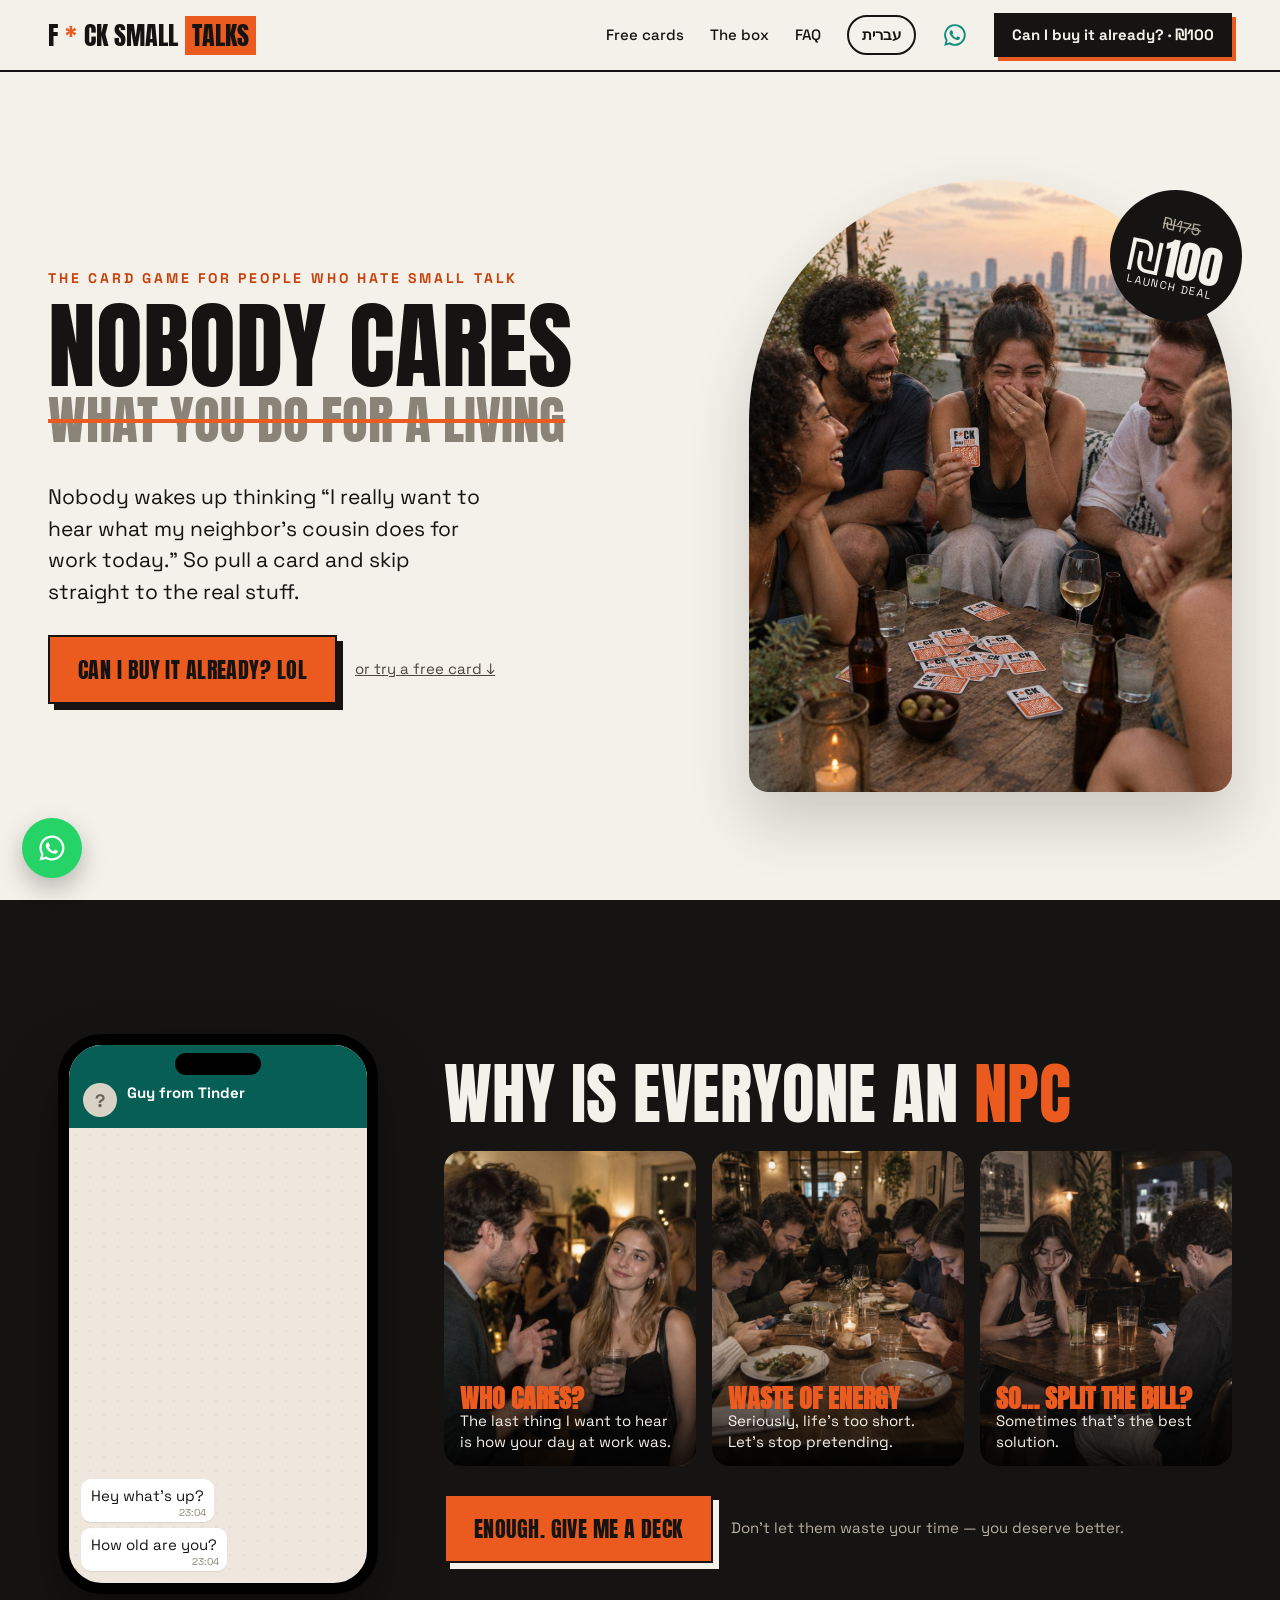
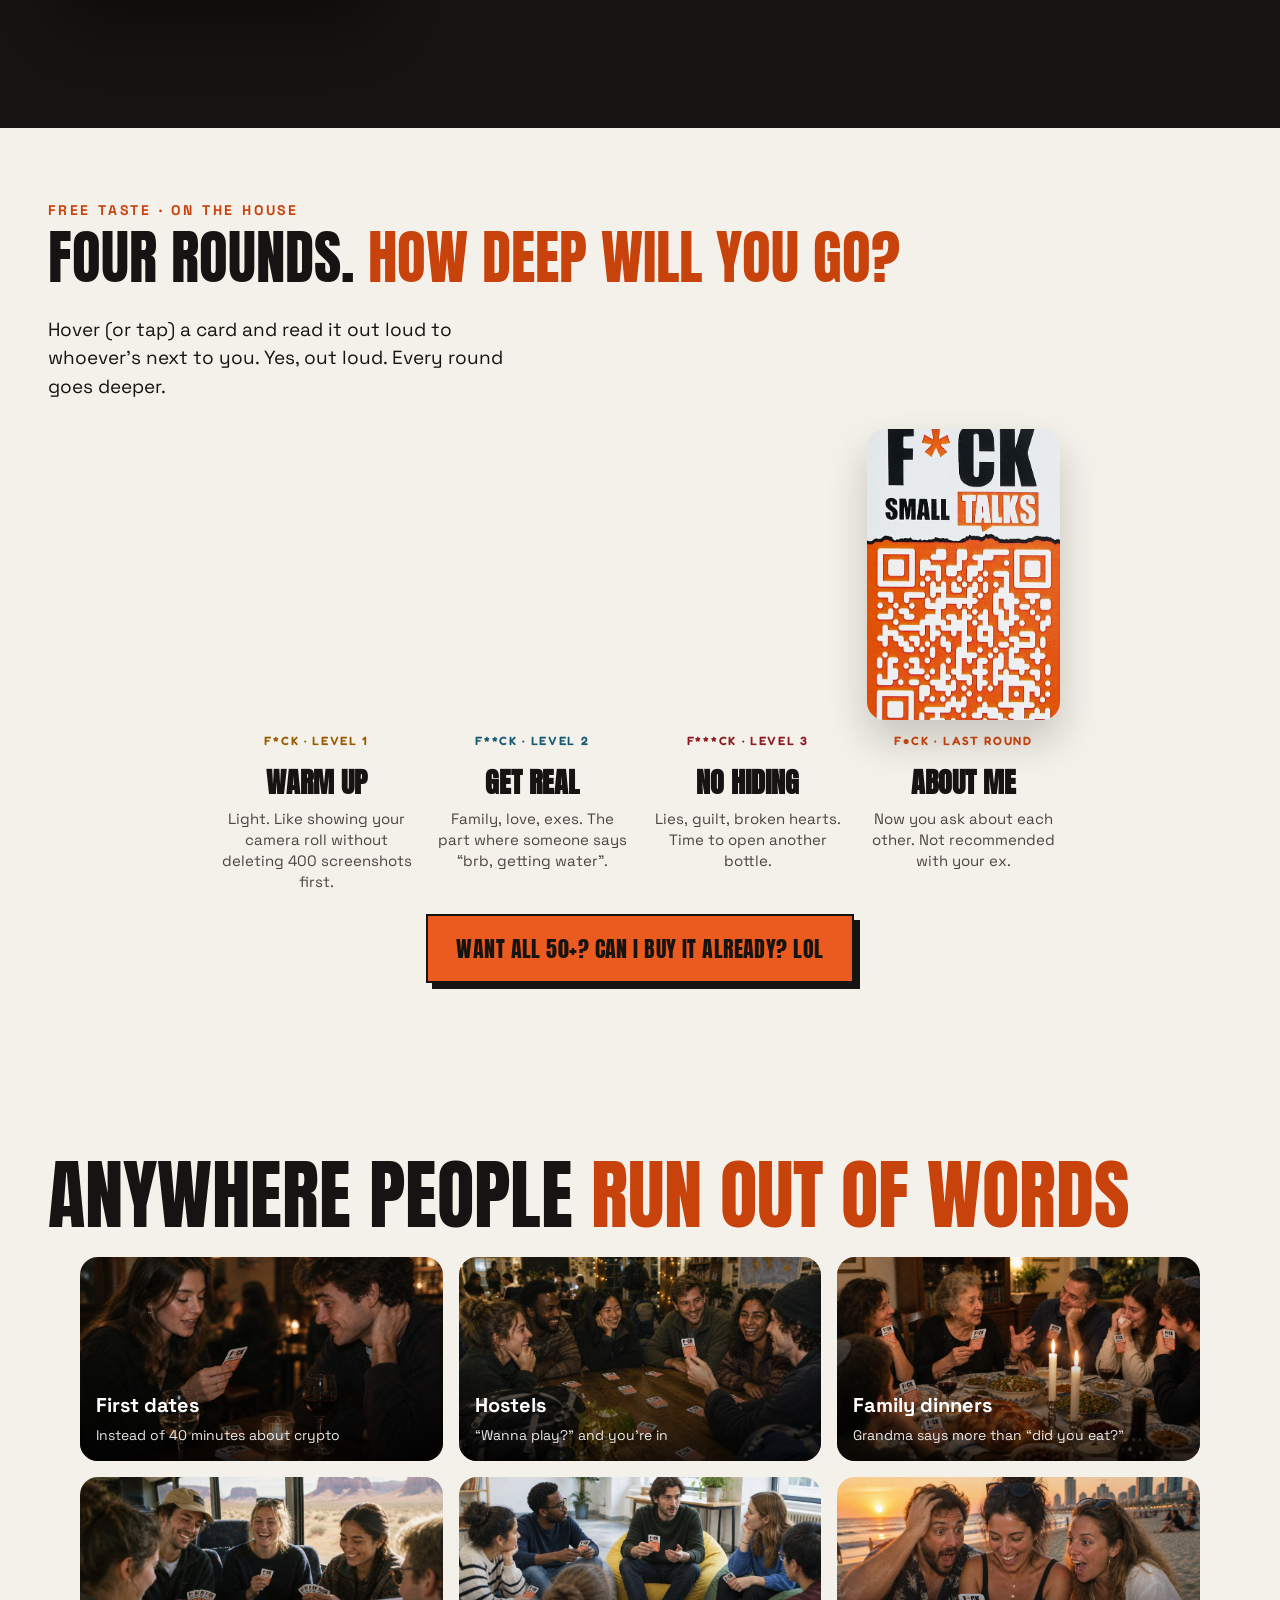
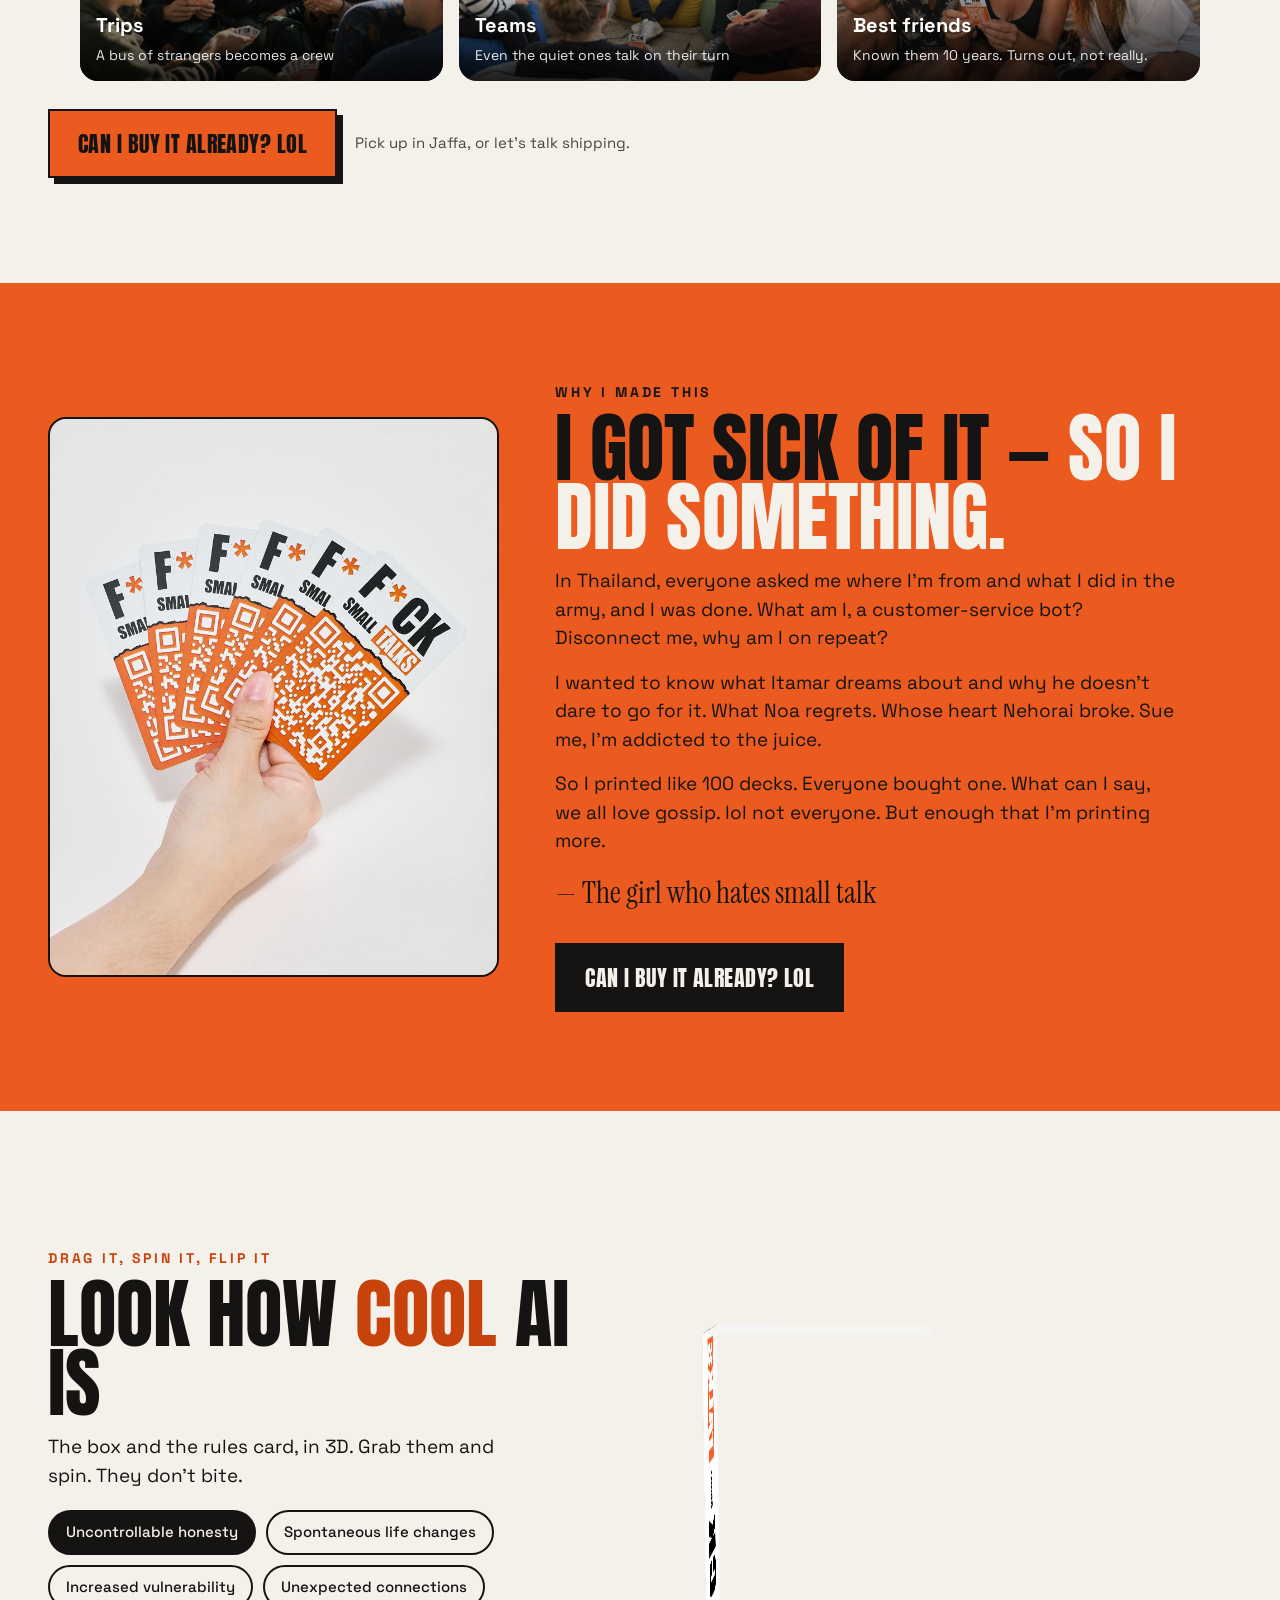
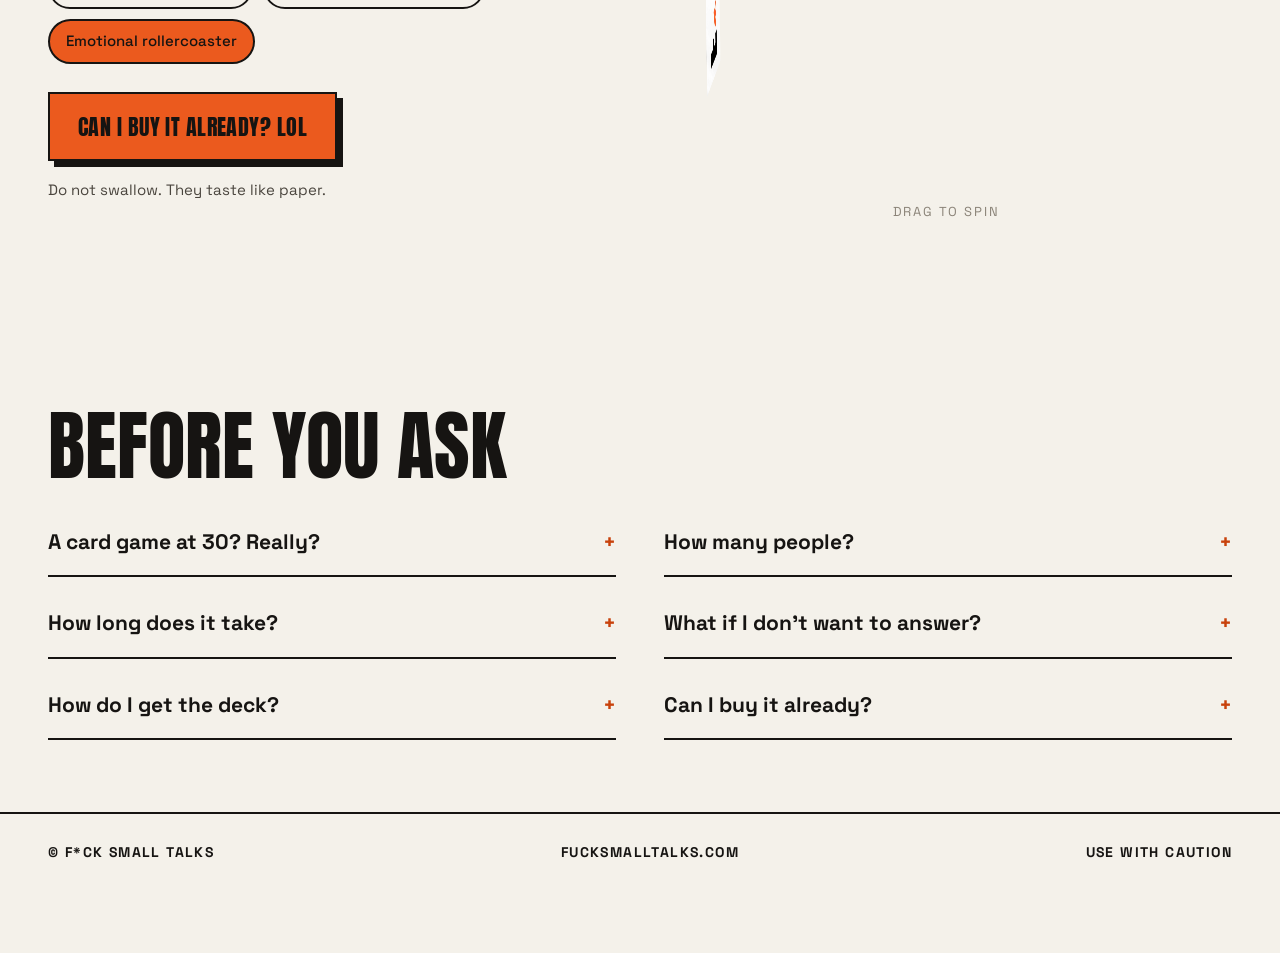
==== commit 5a0a33d0: "Real card back in all people photos, new NPC captions, founder story in the owner's words, NPC headi" ====
--- a/docs/index.html
+++ b/docs/index.html
@@ -60,11 +60,11 @@
     <div class="reveal">
       <h2 class="display">Why is everyone an <span class="o">NPC</span></h2>
       <div class="awk">
-        <figure><img src="img/a-date.jpg" alt="A date where both are on their phones"/><figcaption><b>Nothing to say</b>Neither does he. So you both stare at your phones.</figcaption></figure>
-        <figure><img src="img/a-party.jpg" alt="A guy talking while a girl smiles politely"/><figcaption><b>Who cares?</b>Where he’s from, what he does. Who’ll remember tomorrow?</figcaption></figure>
-        <figure><img src="img/a-phones.jpg" alt="Friends at a table, all on their phones"/><figcaption><b>Waste of energy</b>Another whole night of empty talk.</figcaption></figure>
-      </div>
-      <div class="cta-row"><button type="button" class="btn buy">Enough. Give me a deck</button><small>Don’t let them waste your time.</small></div>
+        <figure><img src="img/a-party.jpg" alt="A guy talking while a girl smiles politely"/><figcaption><b>Who cares?</b>The last thing I want to hear is how your day at work was.</figcaption></figure>
+        <figure><img src="img/a-phones.jpg" alt="Friends at a table, all on their phones"/><figcaption><b>Waste of energy</b>Seriously, life’s too short. Let’s stop pretending.</figcaption></figure>
+        <figure><img src="img/a-date.jpg" alt="A date where both are on their phones"/><figcaption><b>So… split the bill?</b>Sometimes that’s the best solution.</figcaption></figure>
+      </div>
+      <div class="cta-row"><button type="button" class="btn buy">Enough. Give me a deck</button><small>Don’t let them waste your time — you deserve better.</small></div>
     </div>
   </div>
 </section>
@@ -105,9 +105,10 @@
     <img class="reveal" src="img/group7.jpg" alt="A hand holding a fan of cards"/>
     <div class="reveal">
       <div class="kicker">Why I made this</div>
-      <h2 class="display" style="margin-top:10px">I got sick of it. So I did something.</h2>
-      <p>Two months ago I hit boiling point. One more “so what do you do?” and I was going to answer “I’m a cookie in a bakery” just to see if anyone was listening.</p>
-      <p>So I printed a deck of questions, walked up to a table of strangers in a hostel and asked “wanna play?”. Round one was free. Round two only if you bought the deck. Enough people did that I printed more. And more.</p>
+      <h2 class="display" style="margin-top:10px">I got sick of it — <span style="color:var(--paper)">so I did something.</span></h2>
+      <p>In Thailand, everyone asked me where I’m from and what I did in the army, and I was done. What am I, a customer-service bot? Disconnect me, why am I on repeat?</p>
+      <p>I wanted to know what Itamar dreams about and why he doesn’t dare to go for it. What Noa regrets. Whose heart Nehorai broke. Sue me, I’m addicted to the juice.</p>
+      <p>So I printed like 100 decks. Everyone bought one. What can I say, we all love gossip. lol not everyone. But enough that I’m printing more.</p>
       <p class="sig">— The girl who hates small talk</p>
       <div class="cta-row"><button type="button" class="btn k buy">Can I buy it already? lol</button></div>
     </div>
--- a/docs/site.css
+++ b/docs/site.css
@@ -212,3 +212,4 @@
 @media (prefers-reduced-motion:reduce){.reveal{opacity:1;transform:none}*{animation:none!important}}
 #taste h2.display{font-size:clamp(40px,4.6vw,70px)}
 #taste .cta-row{justify-content:center;margin-top:22px}
+.npc h2.display{white-space:nowrap;font-size:clamp(40px,5.2vw,84px)}
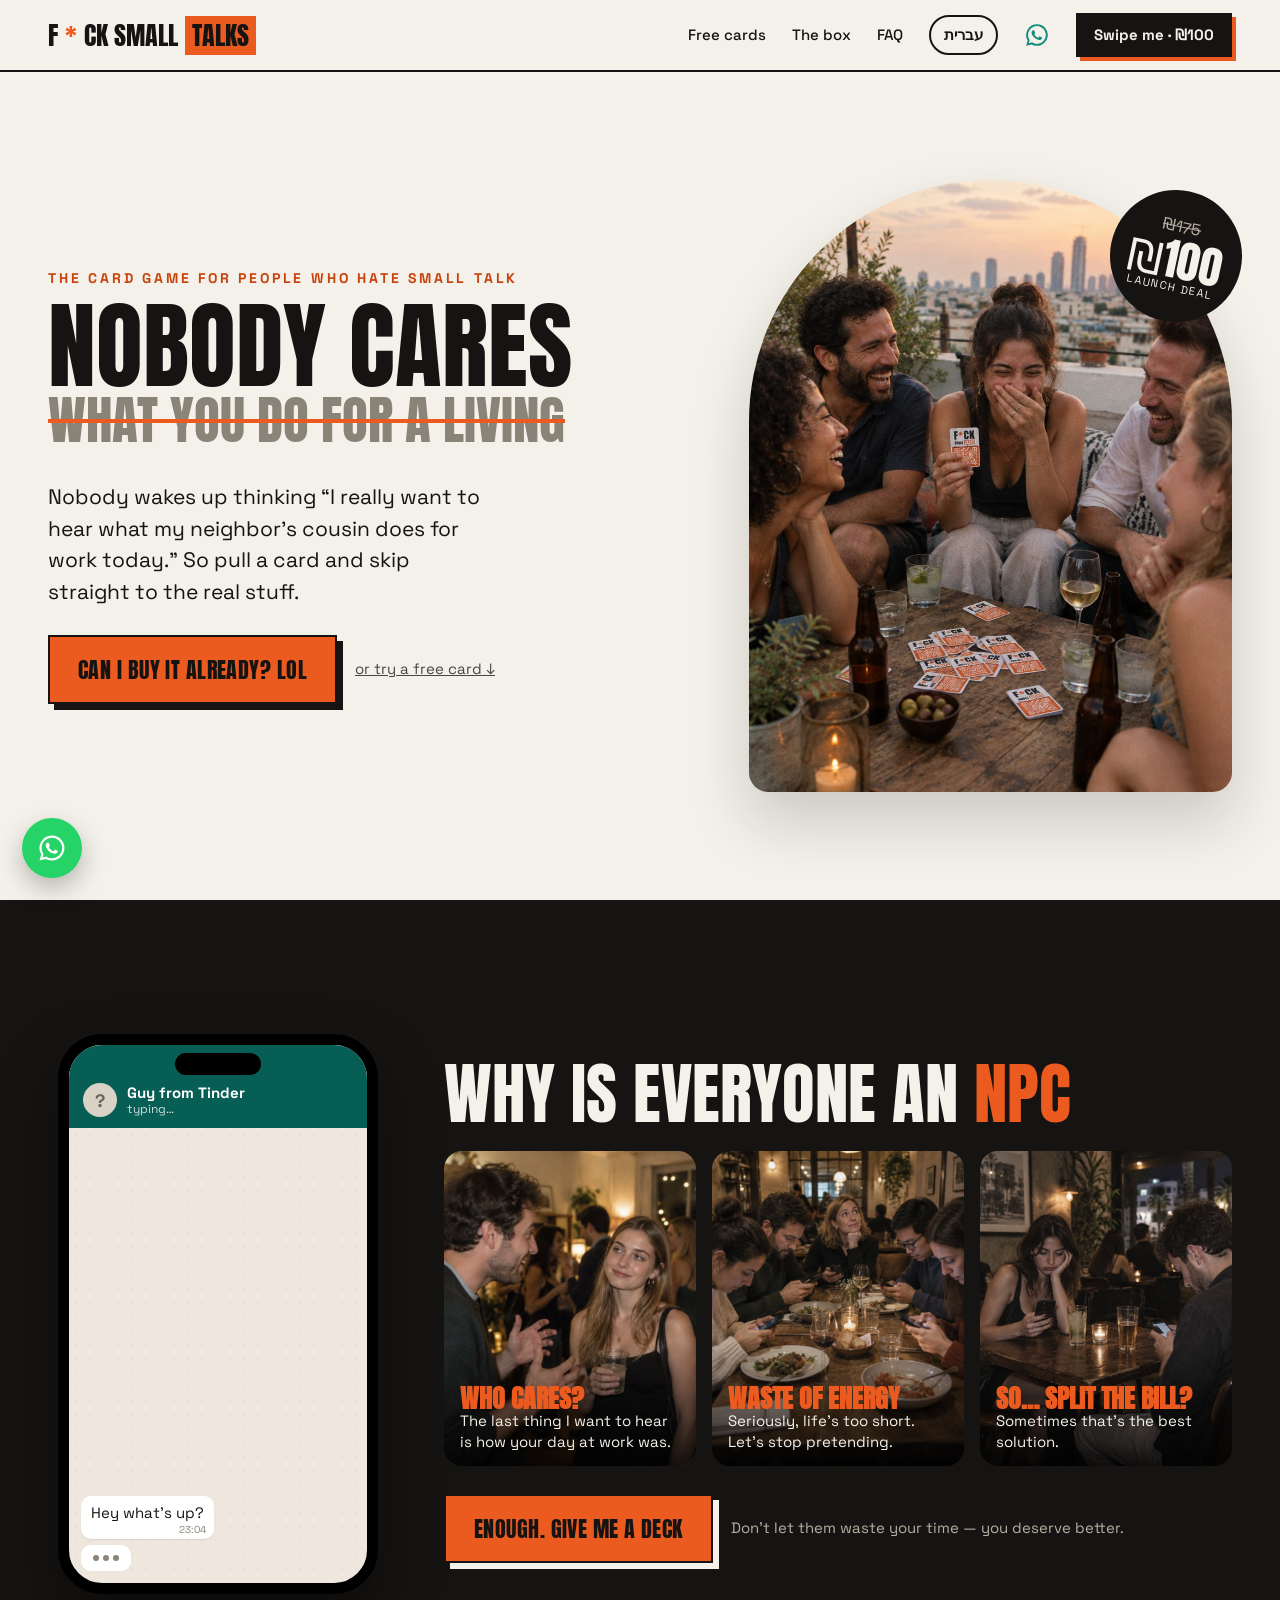
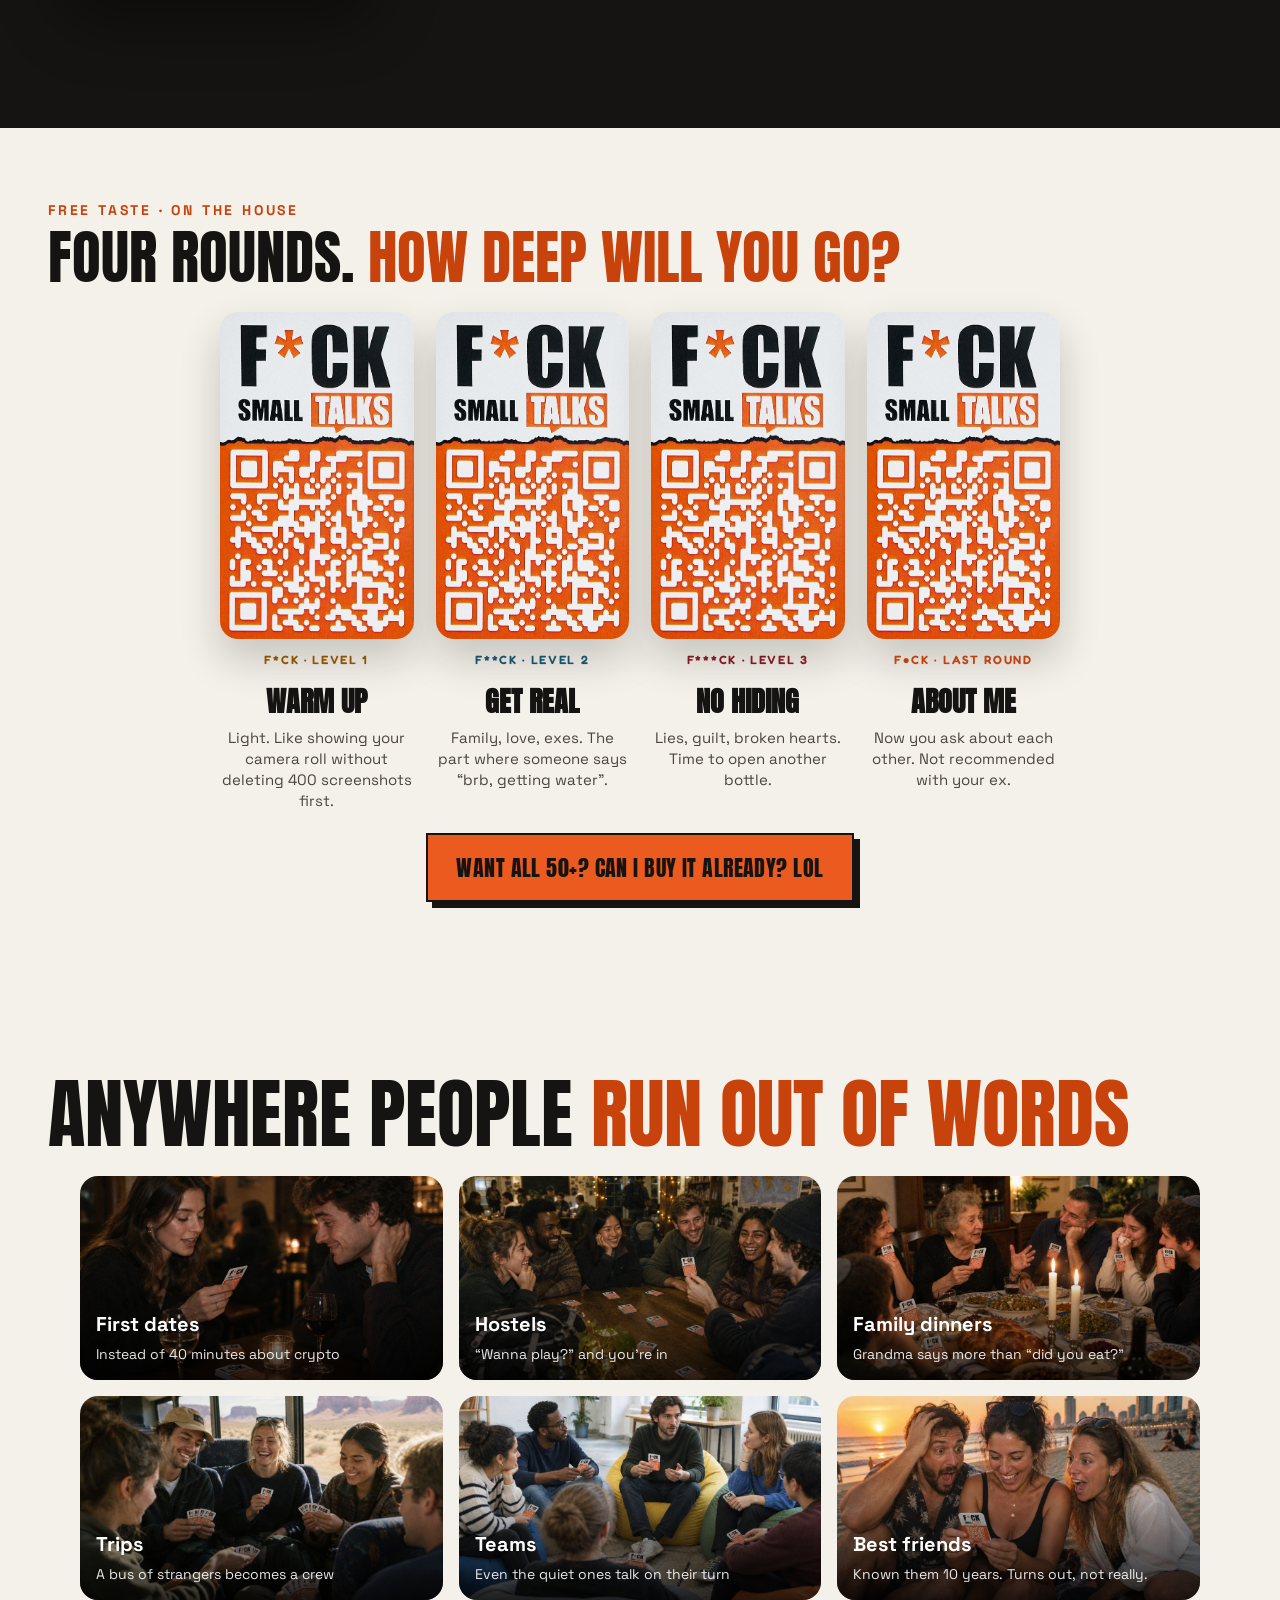
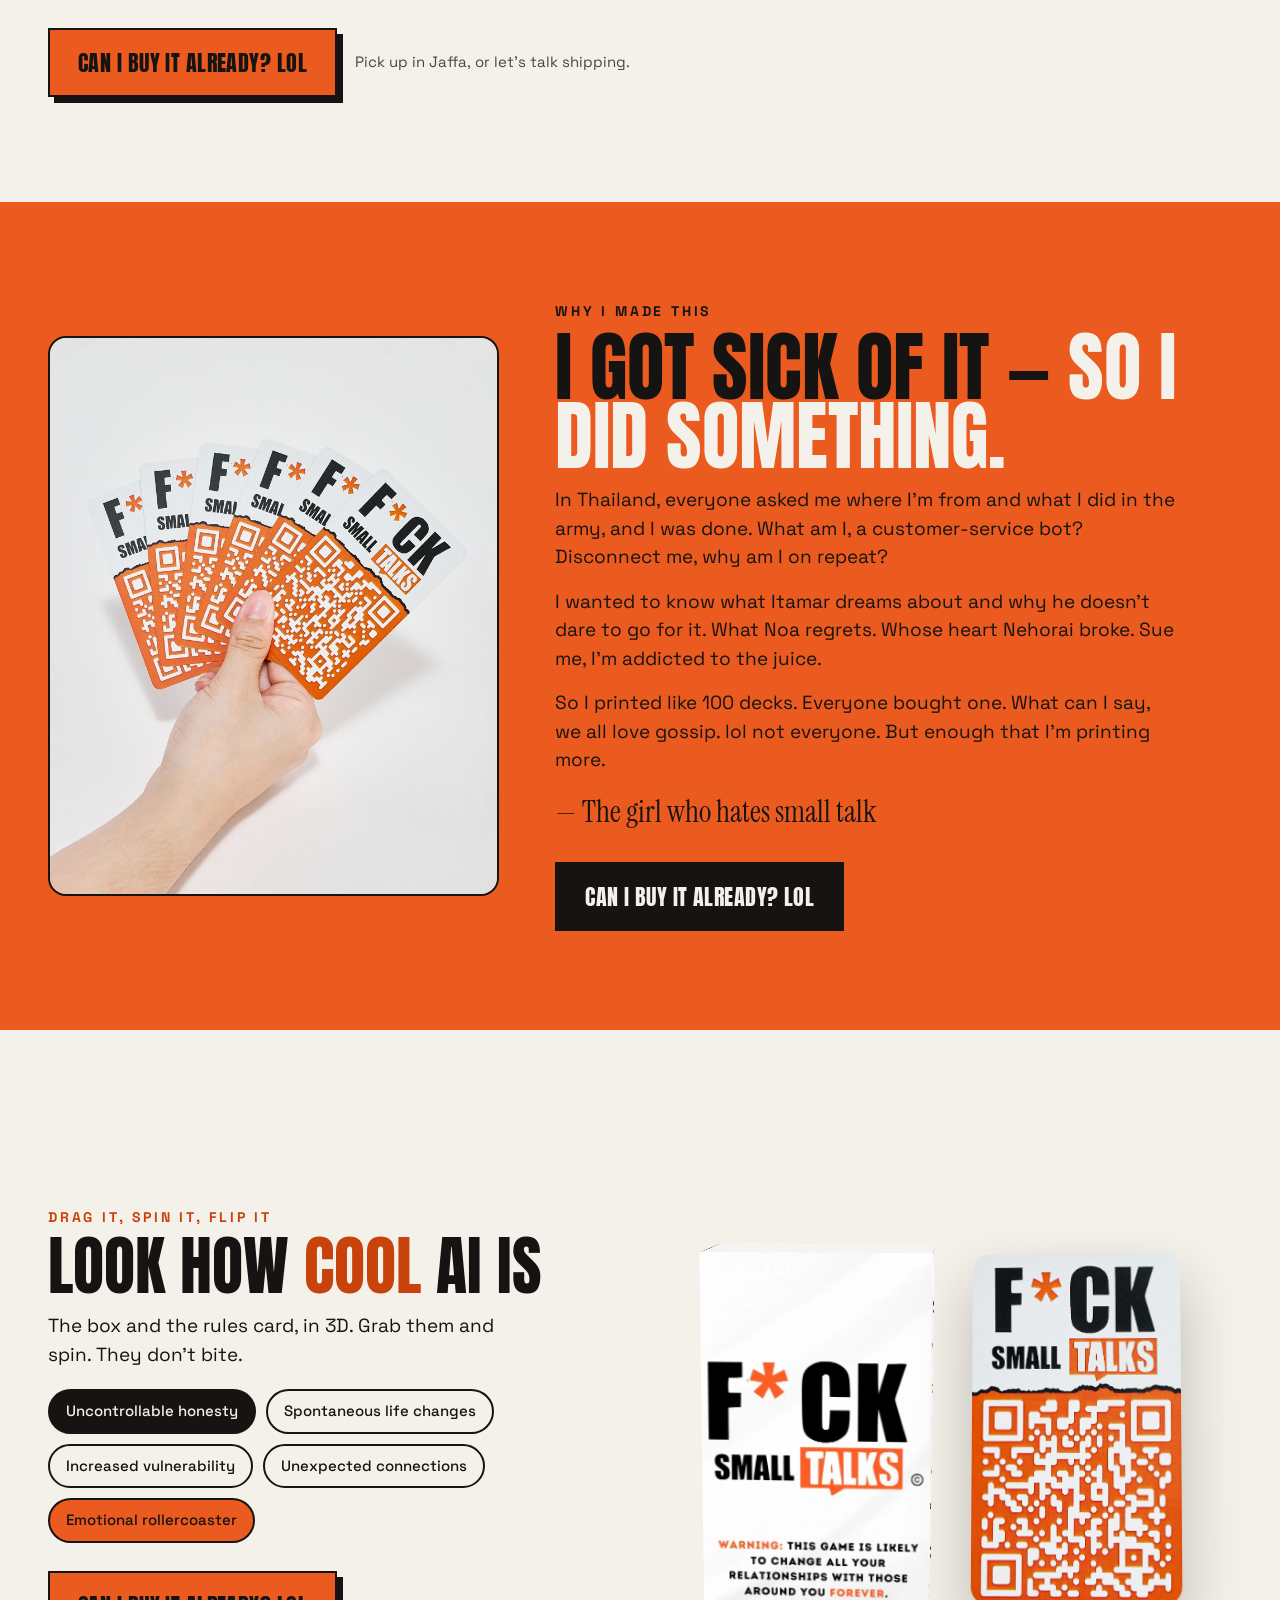
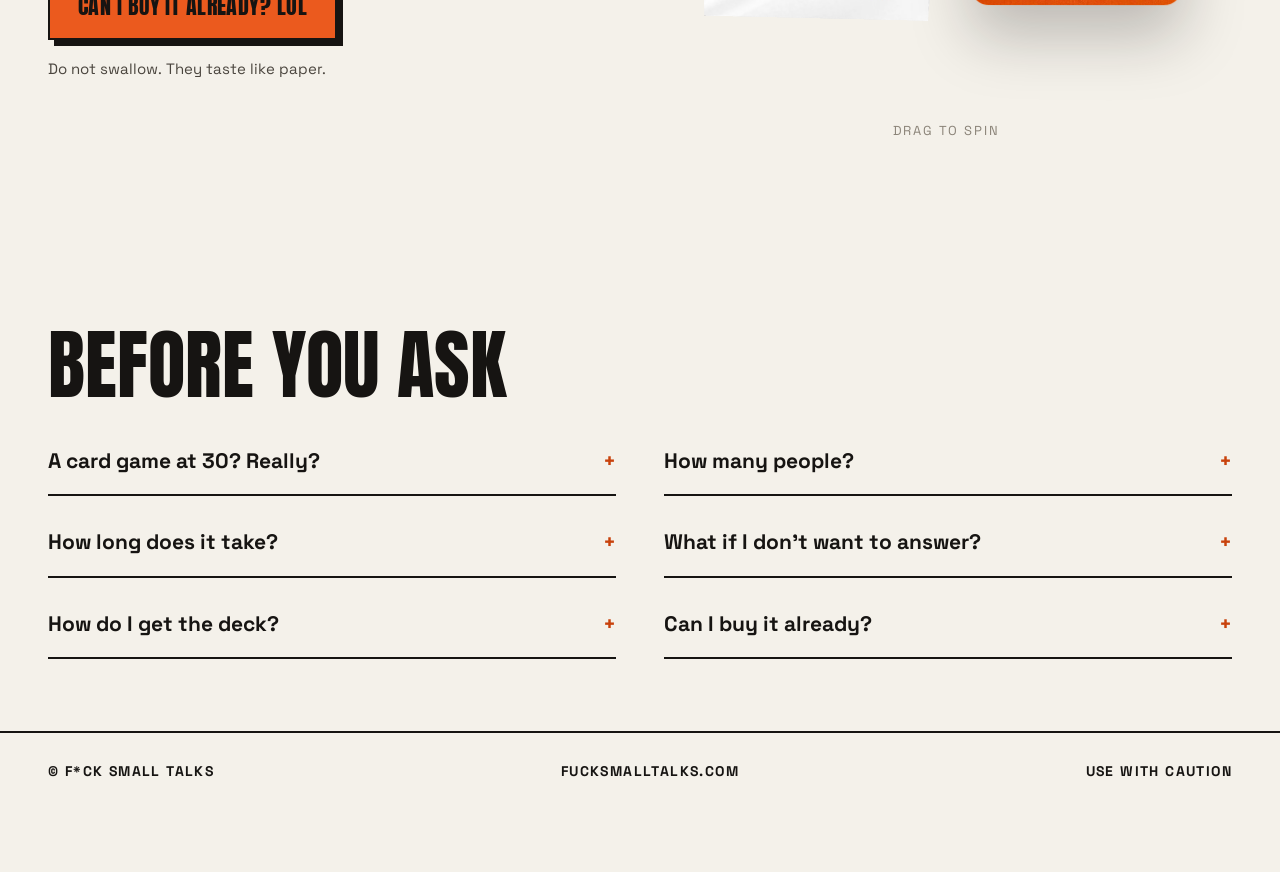
==== commit 3148fa0d: "Whole card backs, one-line AI heading, 'סלקו אותי' nav button, drop hover hint Co-Authored-By: Claud" ====
--- a/docs/index.html
+++ b/docs/index.html
@@ -29,7 +29,7 @@
       <a class="nl" href="#faq">FAQ</a>
       <a class="lang" href="he.html" lang="he">עברית</a>
       <a class="wa-ico" data-wa aria-label="WhatsApp"><svg width="26" height="26" viewBox="0 0 24 24" fill="currentColor" aria-hidden="true"><path d="M12 2a10 10 0 0 0-8.6 15.1L2 22l5-1.3A10 10 0 1 0 12 2Zm0 18.2c-1.5 0-3-.4-4.3-1.2l-.3-.2-3 .8.8-2.9-.2-.3A8.2 8.2 0 1 1 12 20.2Zm4.5-6.1c-.2-.1-1.5-.7-1.7-.8-.2-.1-.4-.1-.6.1l-.8 1c-.1.2-.3.2-.5.1a6.7 6.7 0 0 1-3.3-2.9c-.3-.4.2-.4.7-1.3.1-.2 0-.3 0-.4l-.8-1.8c-.2-.5-.4-.4-.6-.4h-.5c-.2 0-.4.1-.6.3-.2.2-.8.8-.8 2s.8 2.3.9 2.5c.1.2 1.6 2.5 4 3.5 1.5.6 2 .7 2.8.6.4-.1 1.5-.6 1.7-1.2.2-.6.2-1.1.1-1.2l-.5-.3Z"/></svg></a>
-      <button type="button" class="buy">Can I buy it already? · ₪100</button>
+      <button type="button" class="buy">Swipe me · ₪100</button>
     </div>
   </div>
 </nav>
@@ -73,7 +73,6 @@
   <div class="wrap">
     <div class="taste-head reveal">
       <div><div class="kicker">Free taste · on the house</div><h2 class="display" style="margin-top:10px">Four rounds. <span class="odk">How deep will you go?</span></h2></div>
-      <p>Hover (or tap) a card and read it out loud to whoever’s next to you. Yes, out loud. Every round goes deeper.</p>
     </div>
     <div class="decks">
       <div class="deck reveal"><button type="button" class="fc" aria-label="Flip round 1 card"><span class="in"><span class="s b"></span><span class="s f" style="background:#FDF3C7;color:#9A5B00">What are you better at than most people you know?<small>F*CK · LEVEL 1</small></span></span></button><span class="lv" style="color:#9A5B00">F*CK · LEVEL 1</span><h3>Warm up</h3><p>Light. Like showing your camera roll without deleting 400 screenshots first.</p></div>
--- a/docs/site.css
+++ b/docs/site.css
@@ -213,3 +213,8 @@
 #taste h2.display{font-size:clamp(40px,4.6vw,70px)}
 #taste .cta-row{justify-content:center;margin-top:22px}
 .npc h2.display{white-space:nowrap;font-size:clamp(40px,5.2vw,84px)}
+.fc{aspect-ratio:533/900}
+.fc:focus{outline:none}
+.fc .s.b{background-size:100% 100%}
+#ai h2.display{white-space:nowrap;font-size:clamp(20px,5.6vw,84px)}
+html[lang=en] #ai h2.display{font-size:clamp(20px,5vw,76px)}
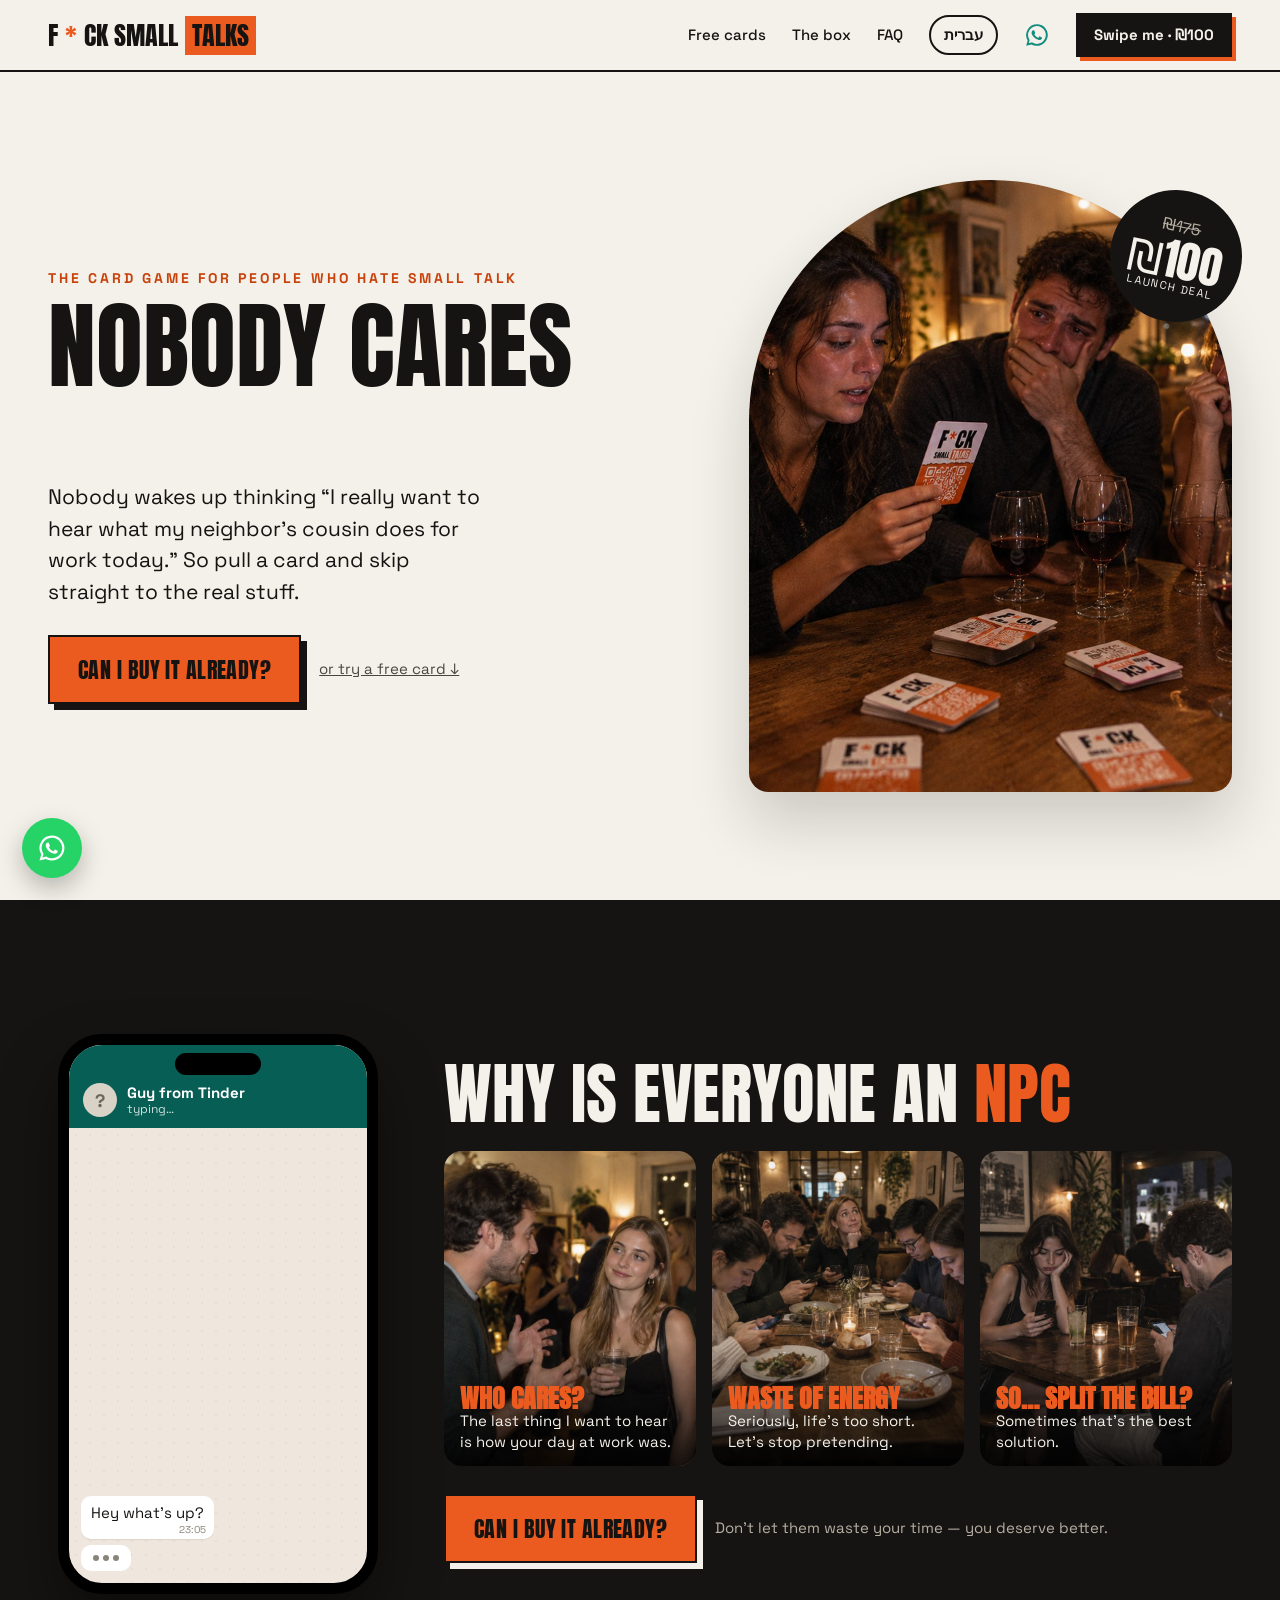
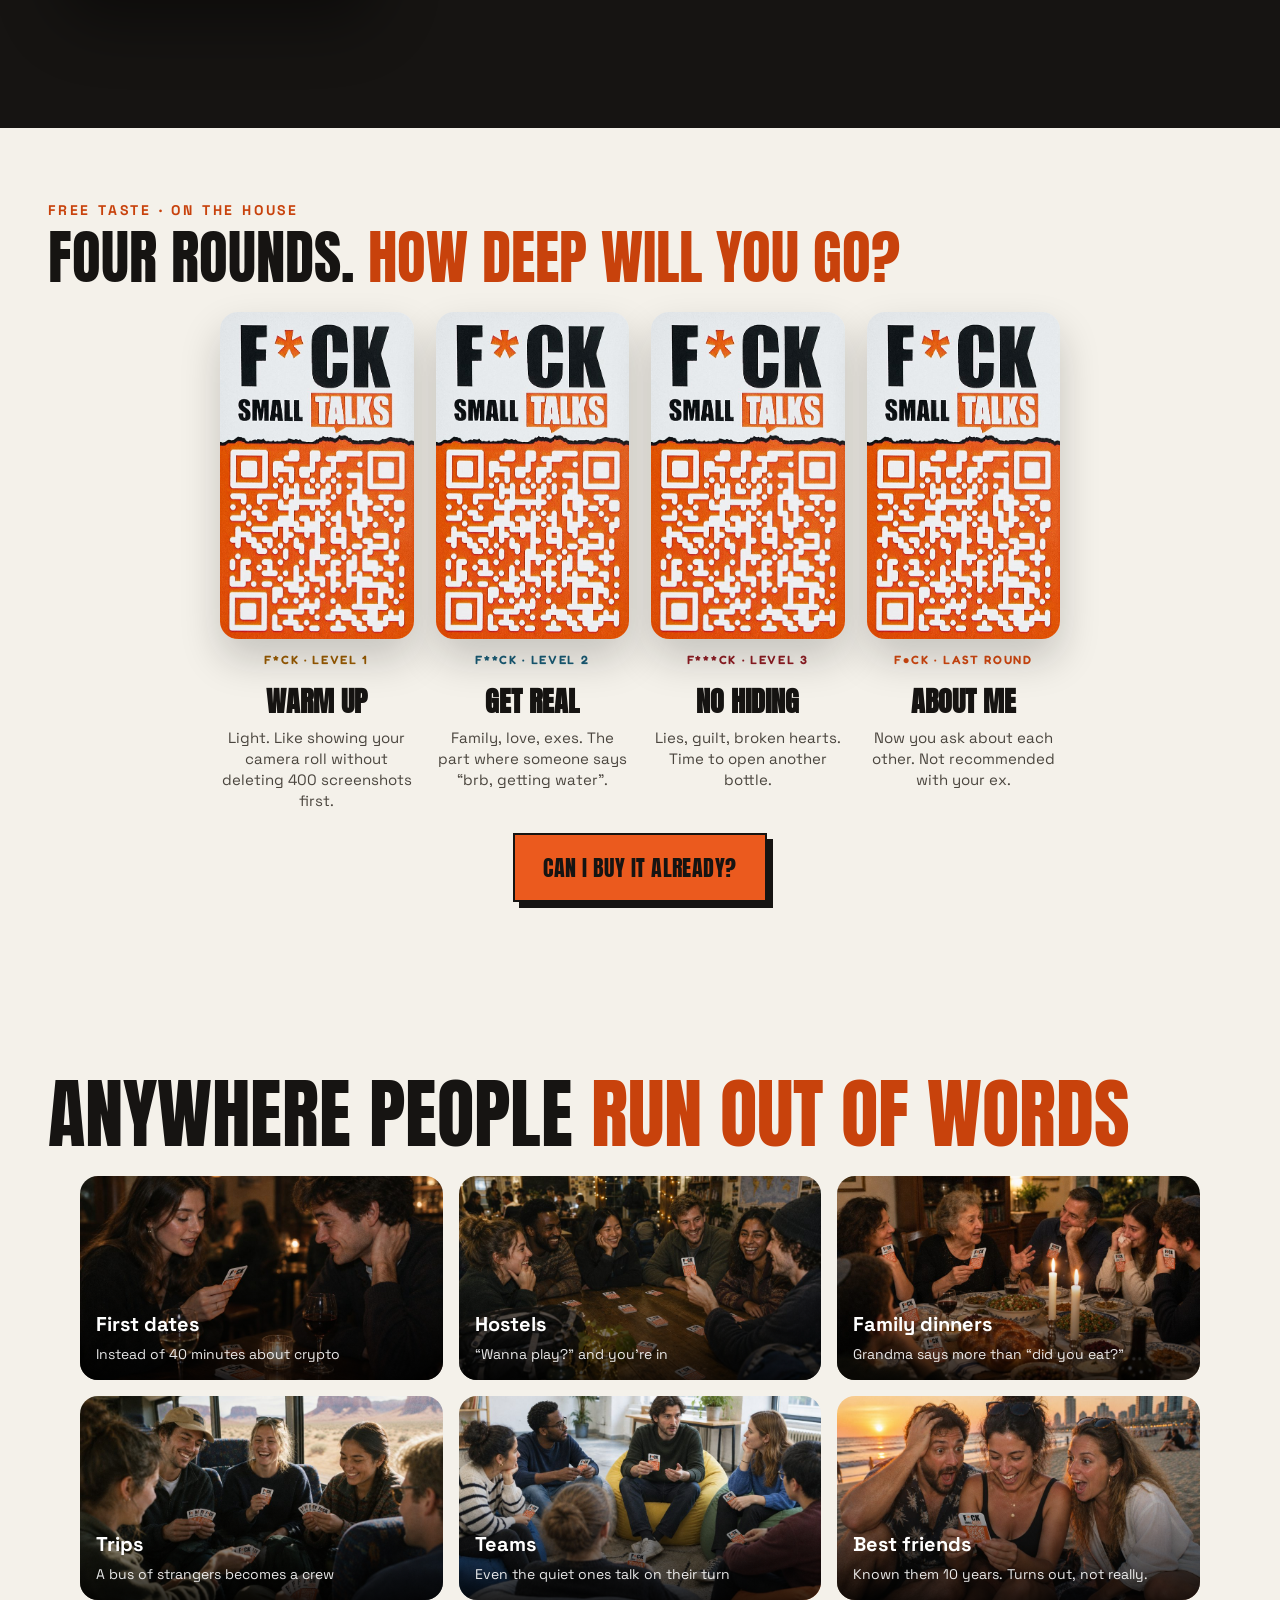
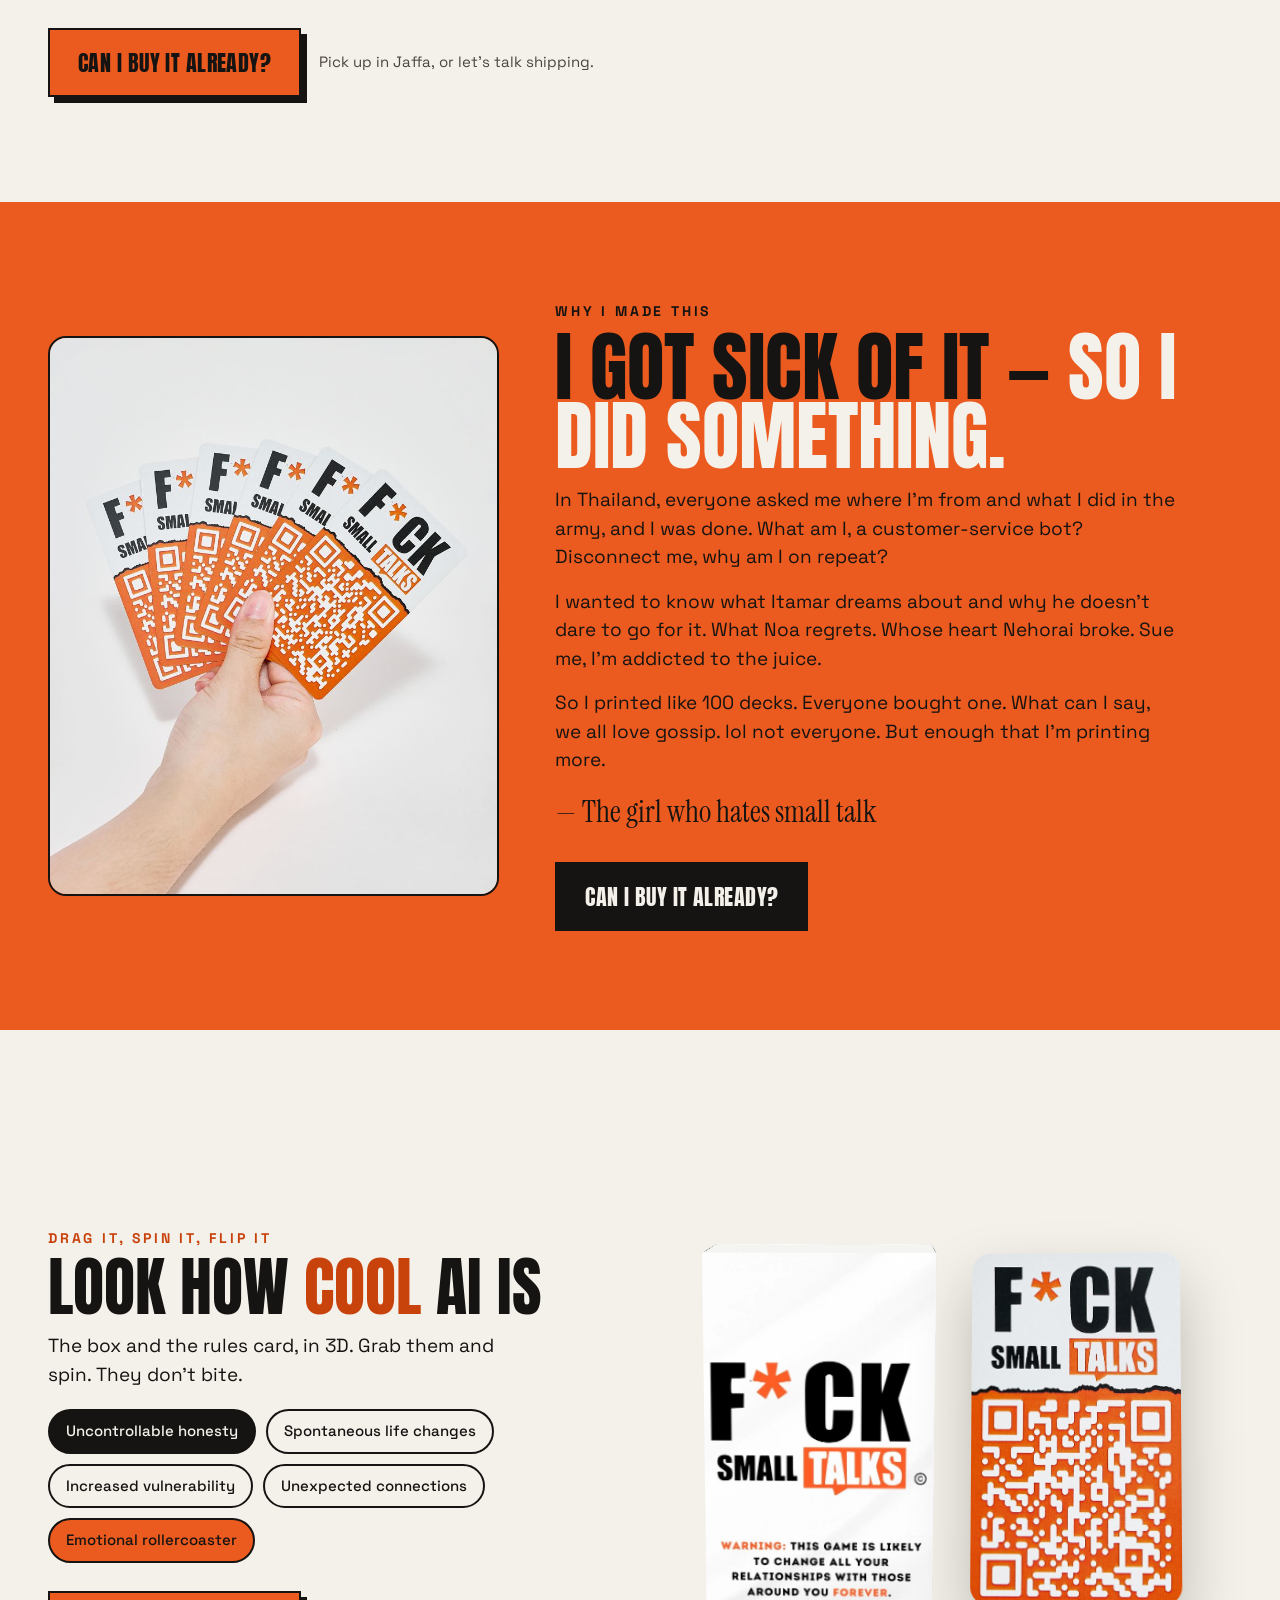
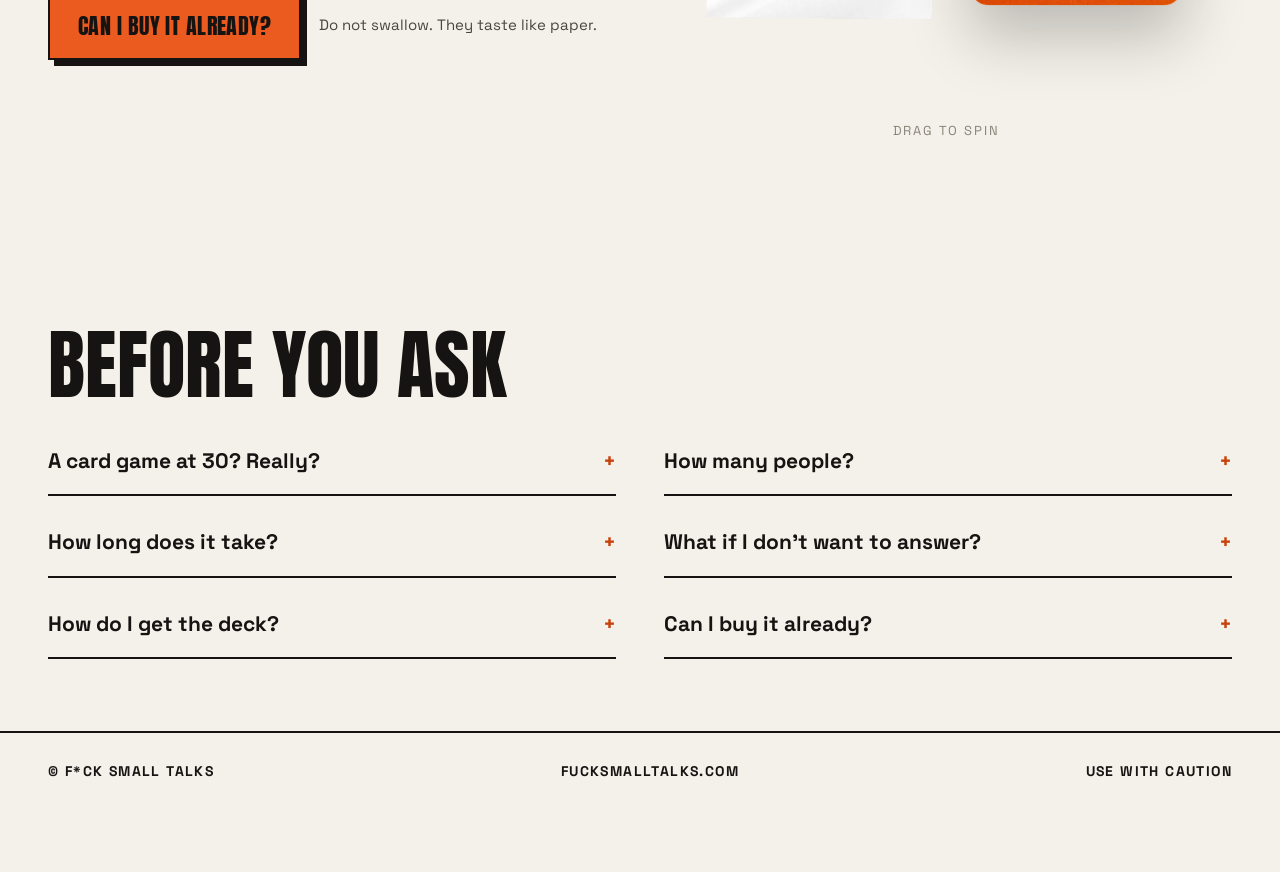
==== commit fb7d25a6: "Hero photo with real emotions; all CTAs 'אפשר לקנות כבר?' Co-Authored-By: Claude Opus 5.5 <noreply@a" ====
--- a/docs/index.html
+++ b/docs/index.html
@@ -40,7 +40,7 @@
       <div class="kicker">The card game for people who hate small talk</div>
       <h1 class="display" style="margin-top:14px">Nobody cares<span class="rot"><span id="rot">what you do for a living</span></span></h1>
       <p>Nobody wakes up thinking “I really want to hear what my neighbor’s cousin does for work today.” So pull a card and skip straight to the real stuff.</p>
-      <div class="cta-row"><button type="button" class="btn buy">Can I buy it already? lol</button><small><a href="#taste">or try a free card ↓</a></small></div>
+      <div class="cta-row"><button type="button" class="btn buy">Can I buy it already?</button><small><a href="#taste">or try a free card ↓</a></small></div>
     </div>
     <div class="hero-r reveal">
       <img src="img/hero.jpg" alt="Friends laughing around a table, playing the cards"/>
@@ -64,7 +64,7 @@
         <figure><img src="img/a-phones.jpg" alt="Friends at a table, all on their phones"/><figcaption><b>Waste of energy</b>Seriously, life’s too short. Let’s stop pretending.</figcaption></figure>
         <figure><img src="img/a-date.jpg" alt="A date where both are on their phones"/><figcaption><b>So… split the bill?</b>Sometimes that’s the best solution.</figcaption></figure>
       </div>
-      <div class="cta-row"><button type="button" class="btn buy">Enough. Give me a deck</button><small>Don’t let them waste your time — you deserve better.</small></div>
+      <div class="cta-row"><button type="button" class="btn buy">Can I buy it already?</button><small>Don’t let them waste your time — you deserve better.</small></div>
     </div>
   </div>
 </section>
@@ -80,7 +80,7 @@
       <div class="deck reveal"><button type="button" class="fc" aria-label="Flip round 3 card"><span class="in"><span class="s b"></span><span class="s f" style="background:#F3E6F4;color:#7E3F8C">What mistakes did your parents make that you want to avoid?<small>F***CK · LEVEL 3</small></span></span></button><span class="lv" style="color:#8E1B22">F***CK · LEVEL 3</span><h3>No hiding</h3><p>Lies, guilt, broken hearts. Time to open another bottle.</p></div>
       <div class="deck reveal"><button type="button" class="fc" aria-label="Flip last round card"><span class="in"><span class="s b"></span><span class="s f" style="background:#fff;color:#D2470F">What was your first impression of me?<small>F●CK · LAST ROUND</small></span></span></button><span class="lv" style="color:#D2470F">F●CK · LAST ROUND</span><h3>About me</h3><p>Now you ask about each other. Not recommended with your ex.</p></div>
     </div>
-    <div class="cta-row reveal"><button type="button" class="btn buy">Want all 50+? Can I buy it already? lol</button></div>
+    <div class="cta-row reveal"><button type="button" class="btn buy">Can I buy it already?</button></div>
   </div>
 </section>
 
@@ -95,7 +95,7 @@
       <div class="place reveal"><img src="img/p-team.jpg" alt="A work team with the cards" loading="lazy"/><div><b>Teams</b><span>Even the quiet ones talk on their turn</span></div></div>
       <div class="place reveal"><img src="img/p-friends.jpg" alt="Friends on the beach with the cards" loading="lazy"/><div><b>Best friends</b><span>Known them 10 years. Turns out, not really.</span></div></div>
     </div>
-    <div class="cta-row reveal"><button type="button" class="btn buy">Can I buy it already? lol</button><small>Pick up in Jaffa, or let’s talk shipping.</small></div>
+    <div class="cta-row reveal"><button type="button" class="btn buy">Can I buy it already?</button><small>Pick up in Jaffa, or let’s talk shipping.</small></div>
   </div>
 </section>
 
@@ -109,7 +109,7 @@
       <p>I wanted to know what Itamar dreams about and why he doesn’t dare to go for it. What Noa regrets. Whose heart Nehorai broke. Sue me, I’m addicted to the juice.</p>
       <p>So I printed like 100 decks. Everyone bought one. What can I say, we all love gossip. lol not everyone. But enough that I’m printing more.</p>
       <p class="sig">— The girl who hates small talk</p>
-      <div class="cta-row"><button type="button" class="btn k buy">Can I buy it already? lol</button></div>
+      <div class="cta-row"><button type="button" class="btn k buy">Can I buy it already?</button></div>
     </div>
   </div>
 </section>
@@ -121,7 +121,7 @@
       <h2 class="display" style="margin-top:10px">Look how <span class="odk">cool</span> AI is</h2>
       <p style="font-size:19px;margin-top:16px;max-width:40ch">The box and the rules card, in 3D. Grab them and spin. They don’t bite.</p>
       <div class="fx"><span class="k">Uncontrollable honesty</span><span>Spontaneous life changes</span><span>Increased vulnerability</span><span>Unexpected connections</span><span class="or">Emotional rollercoaster</span></div>
-      <div class="cta-row"><button type="button" class="btn buy">Can I buy it already? lol</button><small>Do not swallow. They taste like paper.</small></div>
+      <div class="cta-row"><button type="button" class="btn buy">Can I buy it already?</button><small>Do not swallow. They taste like paper.</small></div>
     </div>
     <div class="reveal">
       <div class="ai-stage">
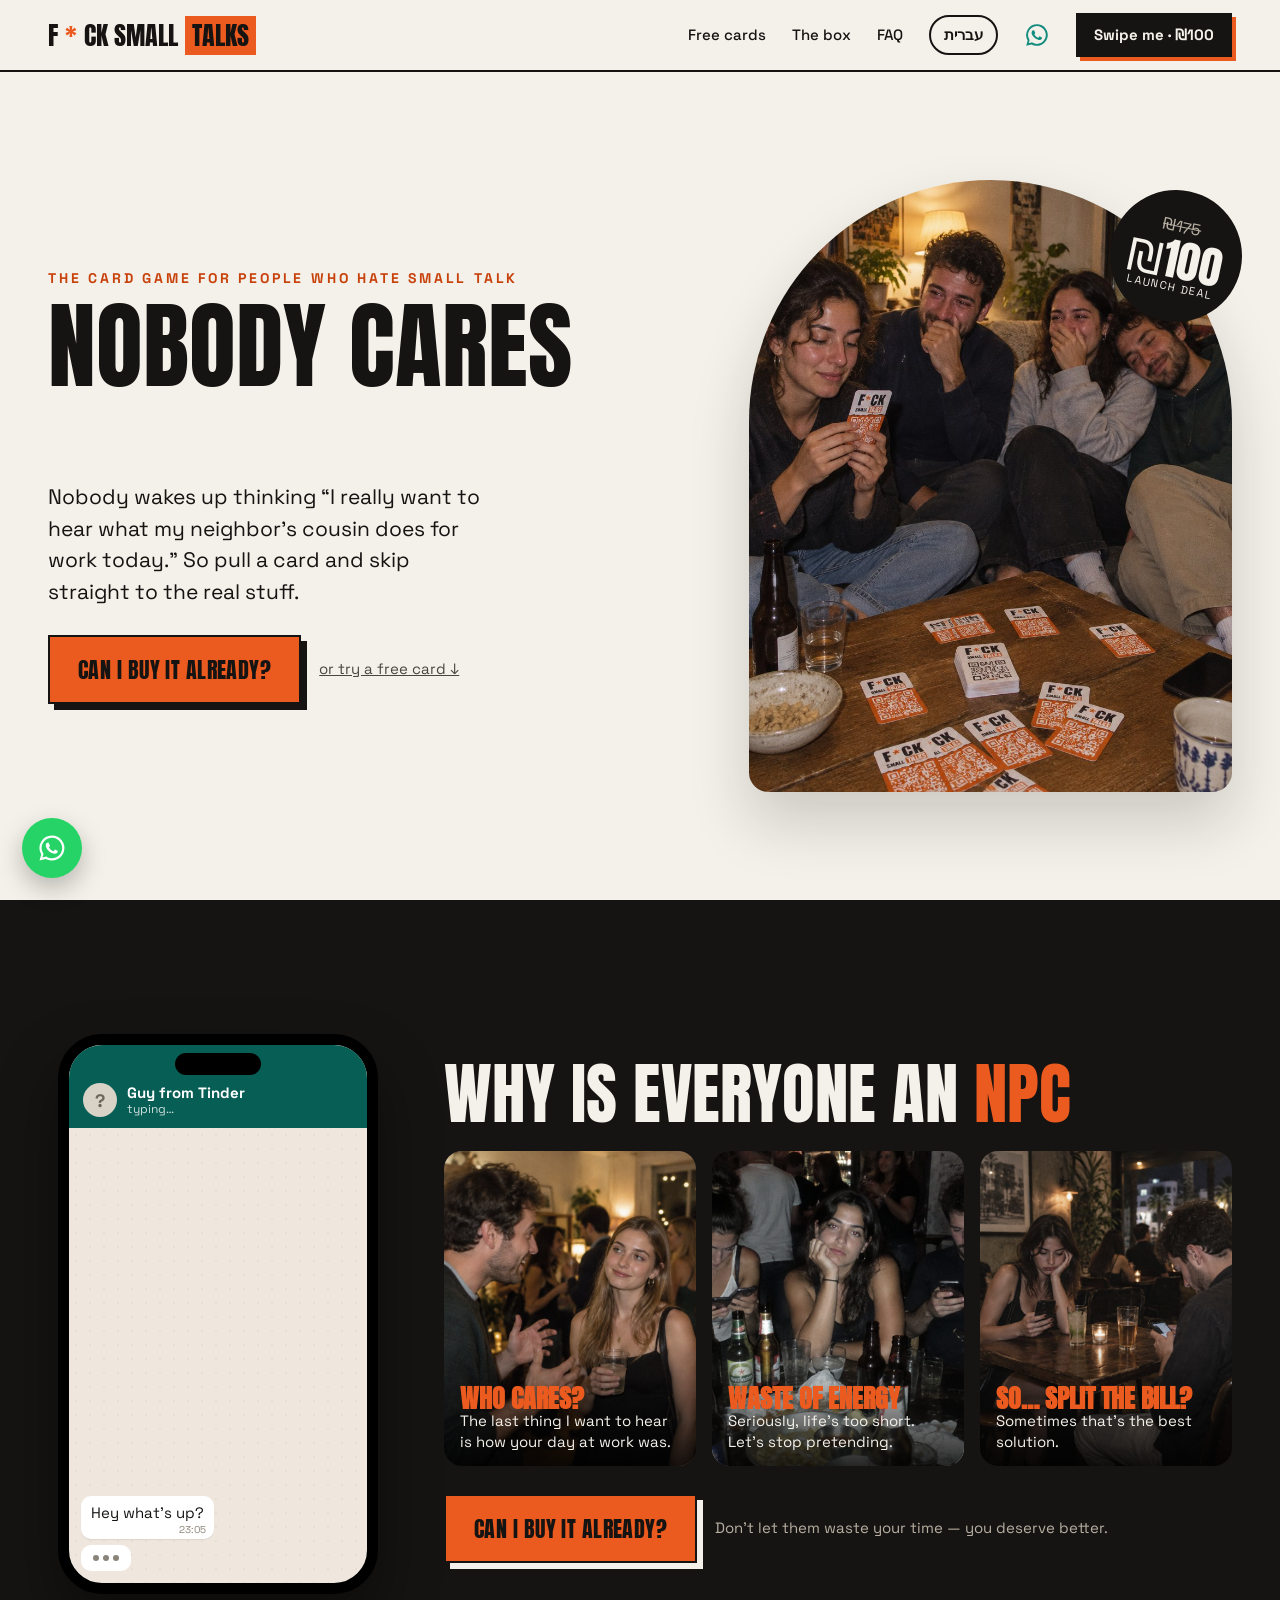
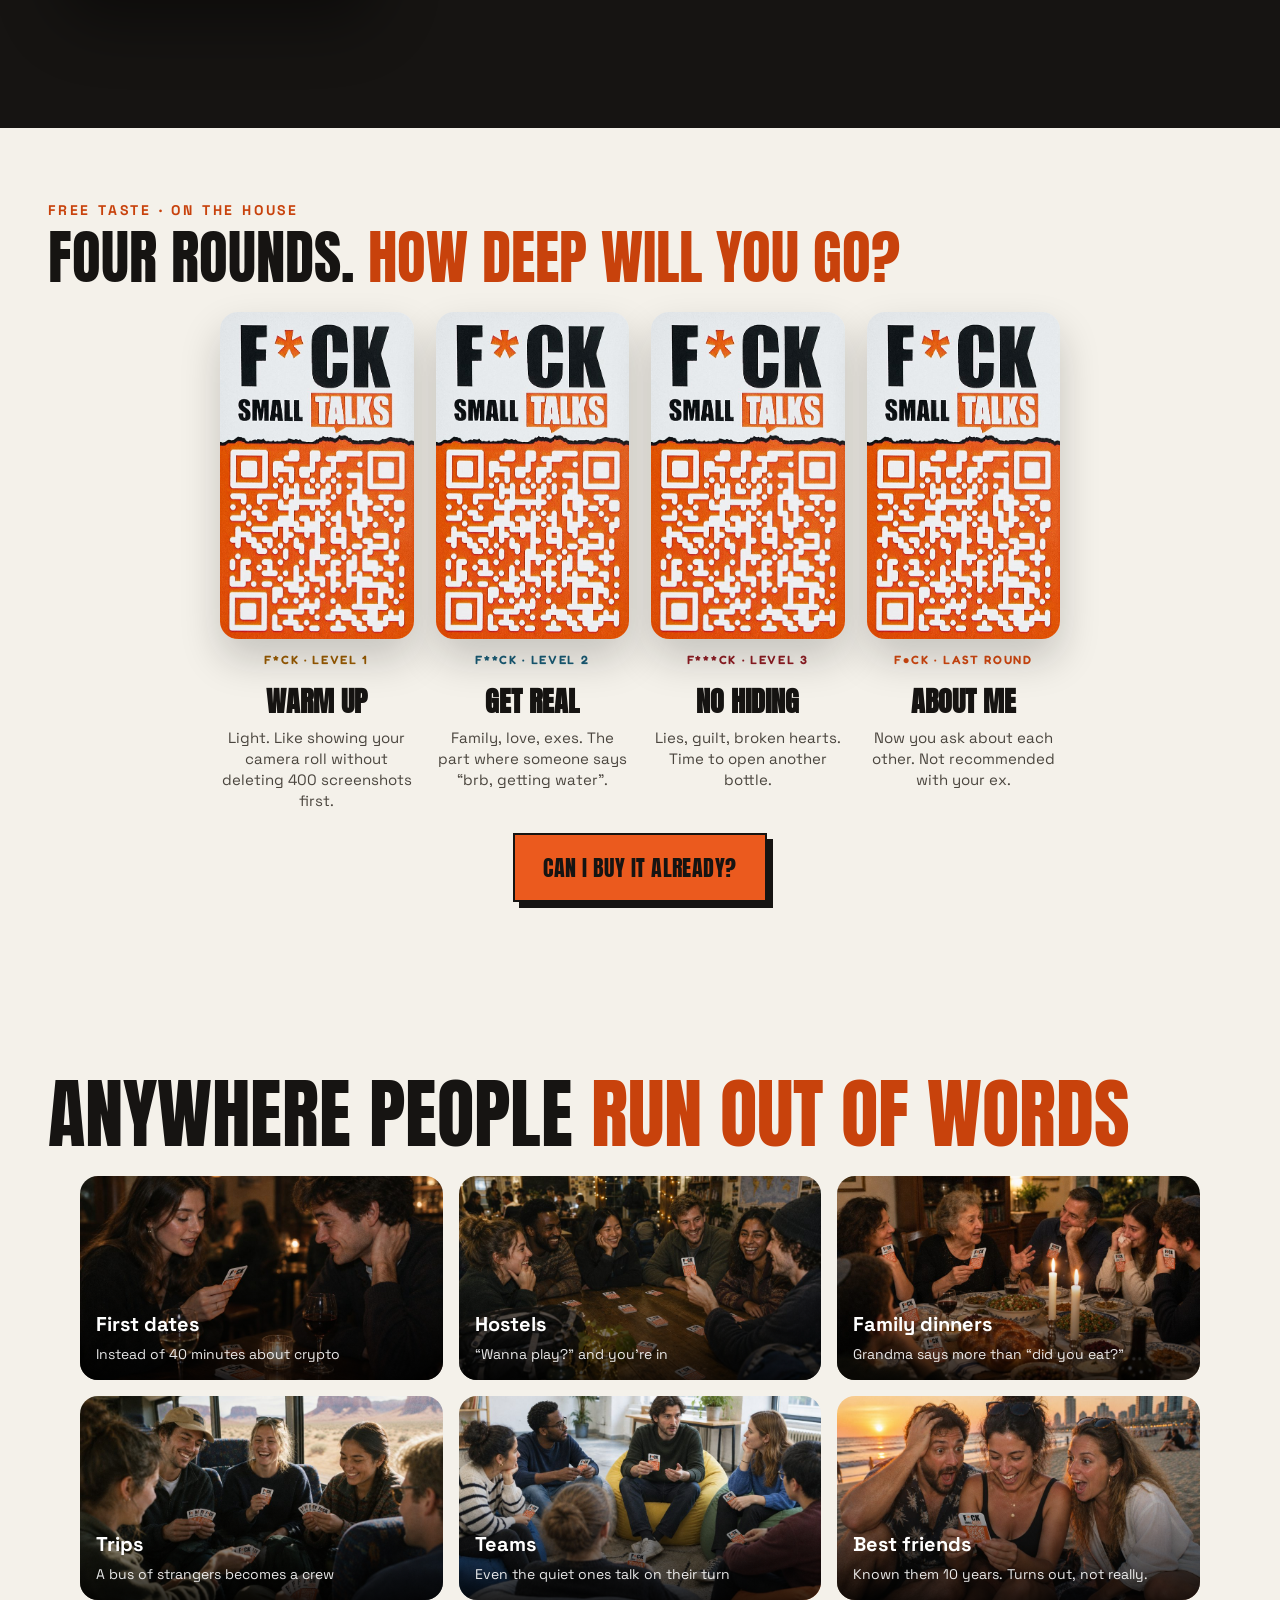
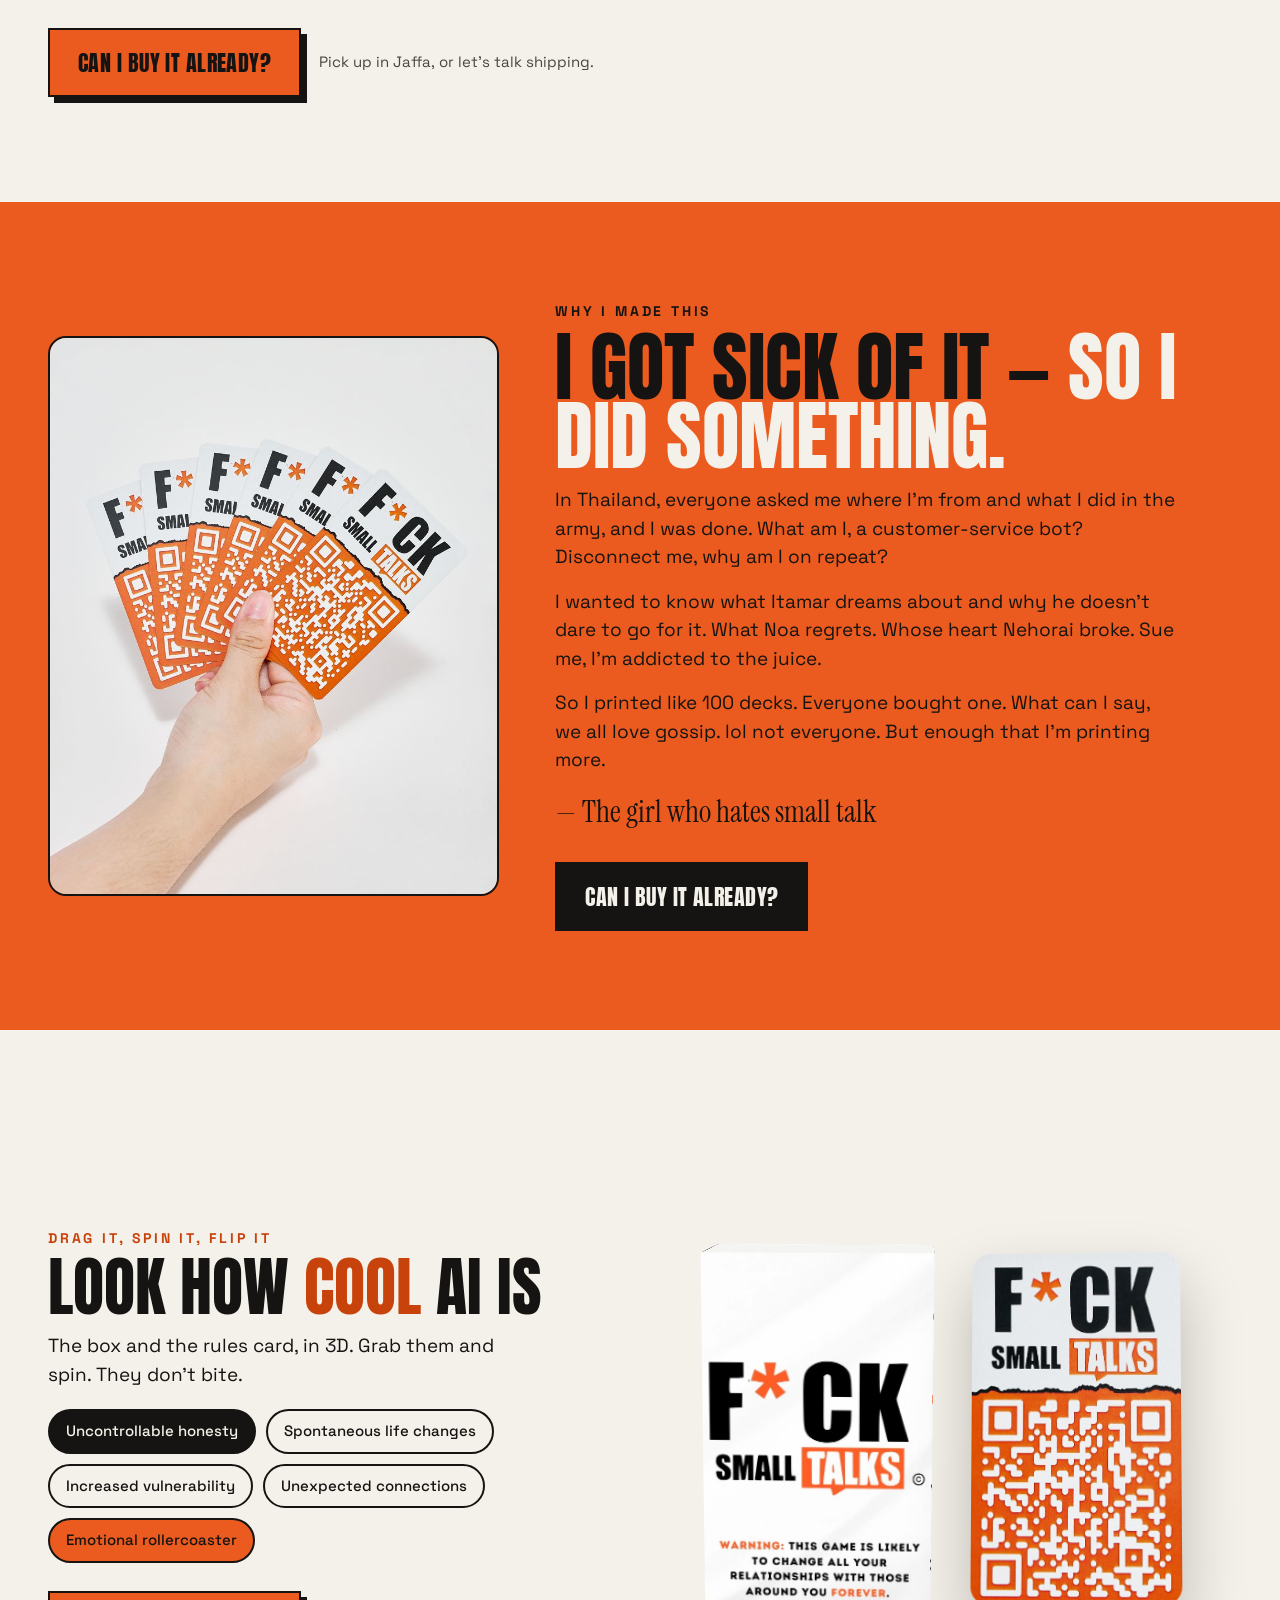
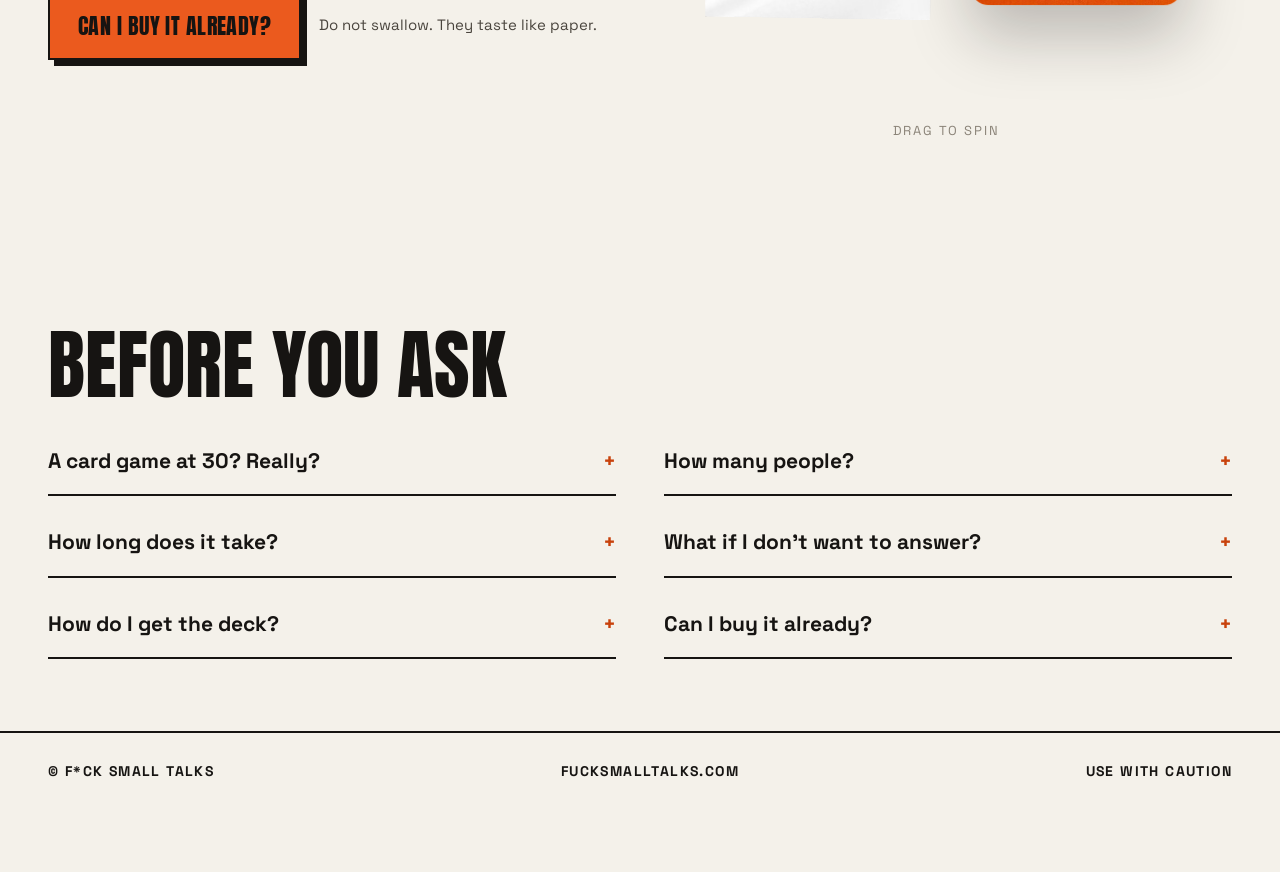
==== commit 31b4f4df: "Bring back the card-shuffle intro animation Co-Authored-By: Claude Opus 5.5 <noreply@anthropic.com> " ====
--- a/docs/index.html
+++ b/docs/index.html
@@ -19,6 +19,10 @@
 </style>
 </head>
 <body>
+<div class="intro" aria-hidden="true">
+  <div class="intro-txt">Shuffle up. <span class="o">Small talk is dead.</span></div>
+  <div class="deal d1"></div><div class="deal d2"></div><div class="deal d3"></div><div class="deal d4"></div><div class="deal d5"></div>
+</div>
 
 <nav>
   <div class="wrap">
--- a/docs/site.css
+++ b/docs/site.css
@@ -218,3 +218,15 @@
 .fc .s.b{background-size:100% 100%}
 #ai h2.display{white-space:nowrap;font-size:clamp(20px,5.6vw,84px)}
 html[lang=en] #ai h2.display{font-size:clamp(20px,5vw,76px)}
+
+/* INTRO: the deck drops, fans out, then the curtain lifts */
+.intro{position:fixed;inset:0;background:var(--ink);z-index:100;overflow:hidden;perspective:1400px;animation:curtain .9s cubic-bezier(.7,0,.2,1) 2.6s forwards}
+@keyframes curtain{to{transform:translateY(-105%);visibility:hidden}}
+.intro-txt{position:absolute;left:16px;right:16px;top:12vh;text-align:center;font-family:var(--display);font-size:clamp(34px,5vw,64px);text-transform:uppercase;color:var(--paper);opacity:0;animation:fadeup .6s ease 1.1s forwards}
+@keyframes fadeup{from{opacity:0;transform:translateY(20px)}to{opacity:1;transform:none}}
+.deal{position:absolute;left:50%;top:50%;width:min(300px,42vw);aspect-ratio:533/900;margin:-12% 0 0 calc(min(300px,42vw)/-2);border-radius:22px;background:url(img/cardback.jpg) center/cover;box-shadow:0 30px 60px rgba(0,0,0,.45);opacity:0;animation:drop .7s cubic-bezier(.2,.9,.25,1.15) forwards,fan .8s cubic-bezier(.6,0,.2,1) 1.5s forwards}
+.d1{animation-delay:.05s,1.5s;--fx:-160%;--fr:-24deg}.d2{animation-delay:.2s,1.5s;--fx:-80%;--fr:-12deg}.d3{animation-delay:.35s,1.5s;--fx:0%;--fr:0deg}.d4{animation-delay:.5s,1.5s;--fx:80%;--fr:12deg}.d5{animation-delay:.65s,1.5s;--fx:160%;--fr:24deg}
+@keyframes drop{0%{opacity:0;transform:translate3d(0,-900px,400px) rotateX(70deg) rotateZ(-30deg)}100%{opacity:1;transform:none}}
+@keyframes fan{to{opacity:1;transform:translate3d(var(--fx),40px,0) rotateZ(var(--fr))}}
+.intro .o{color:var(--orange)}
+@media (prefers-reduced-motion:reduce){.intro{display:none}}
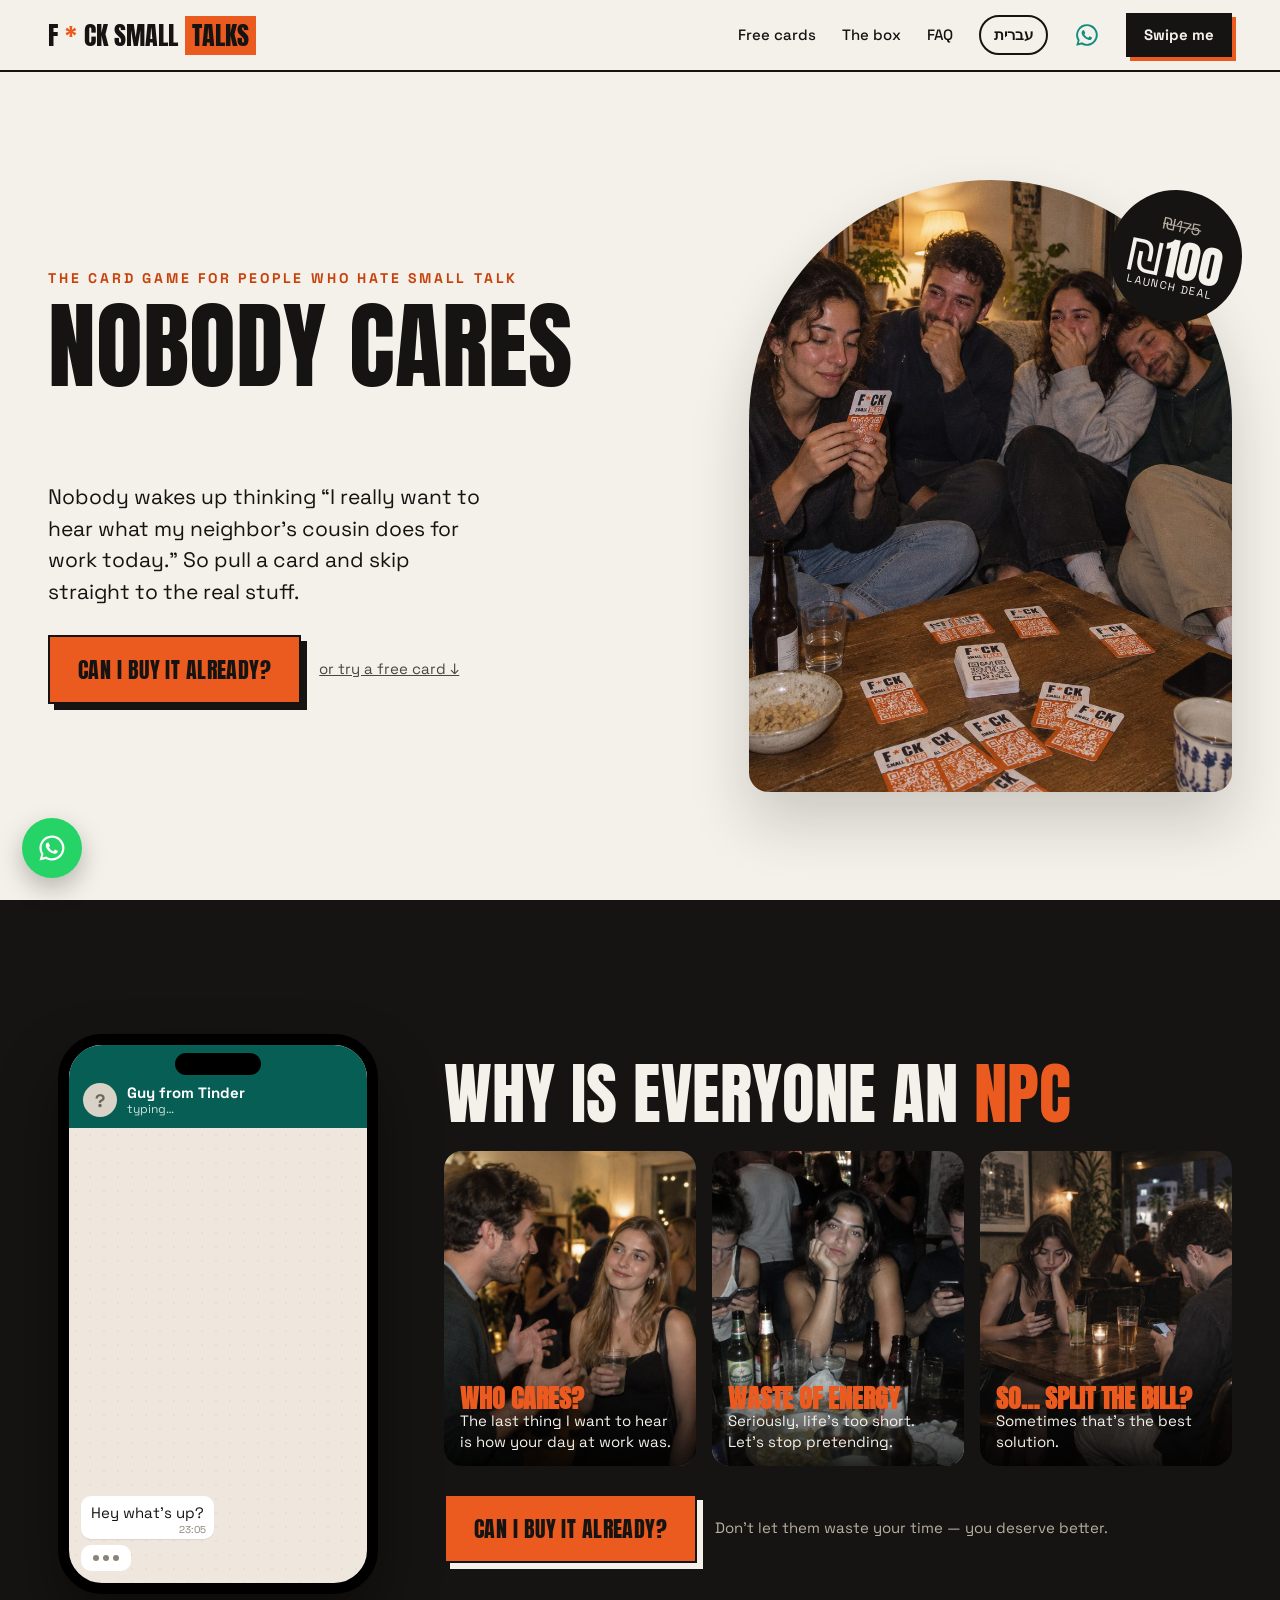
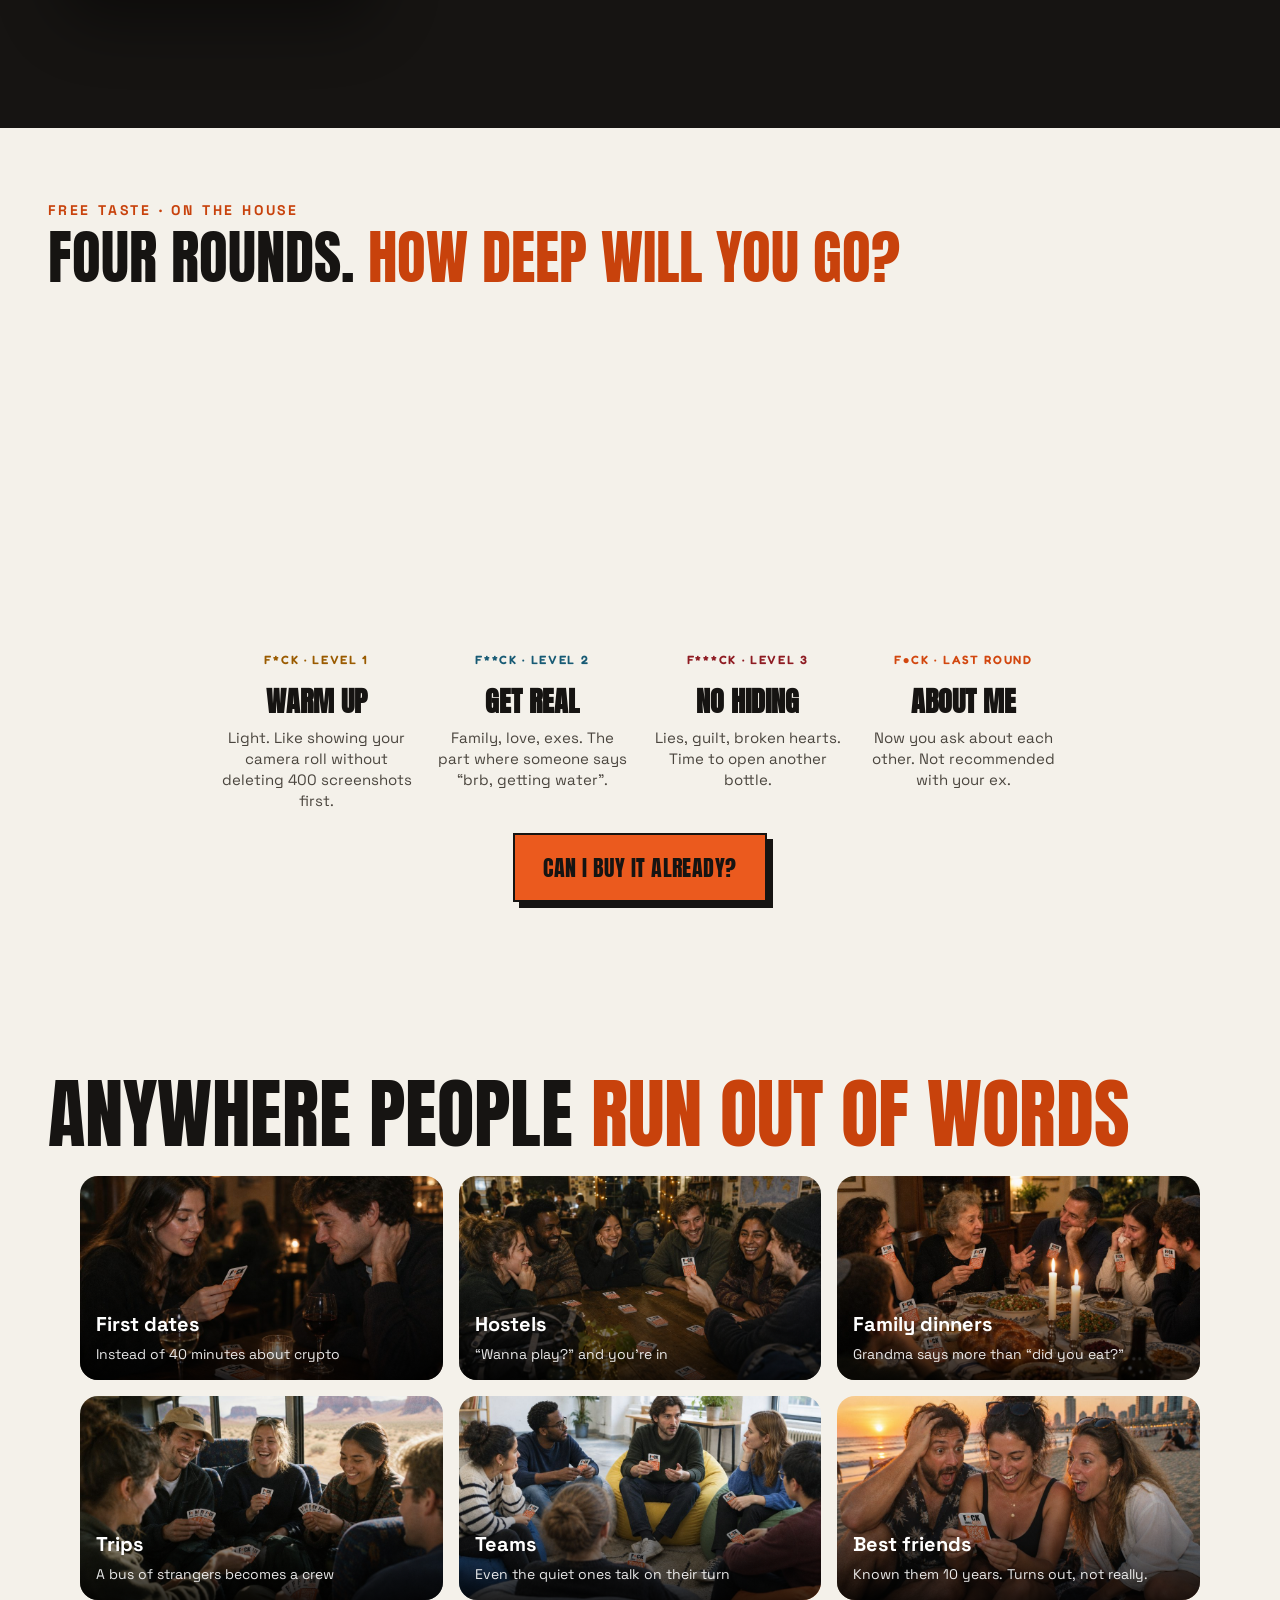
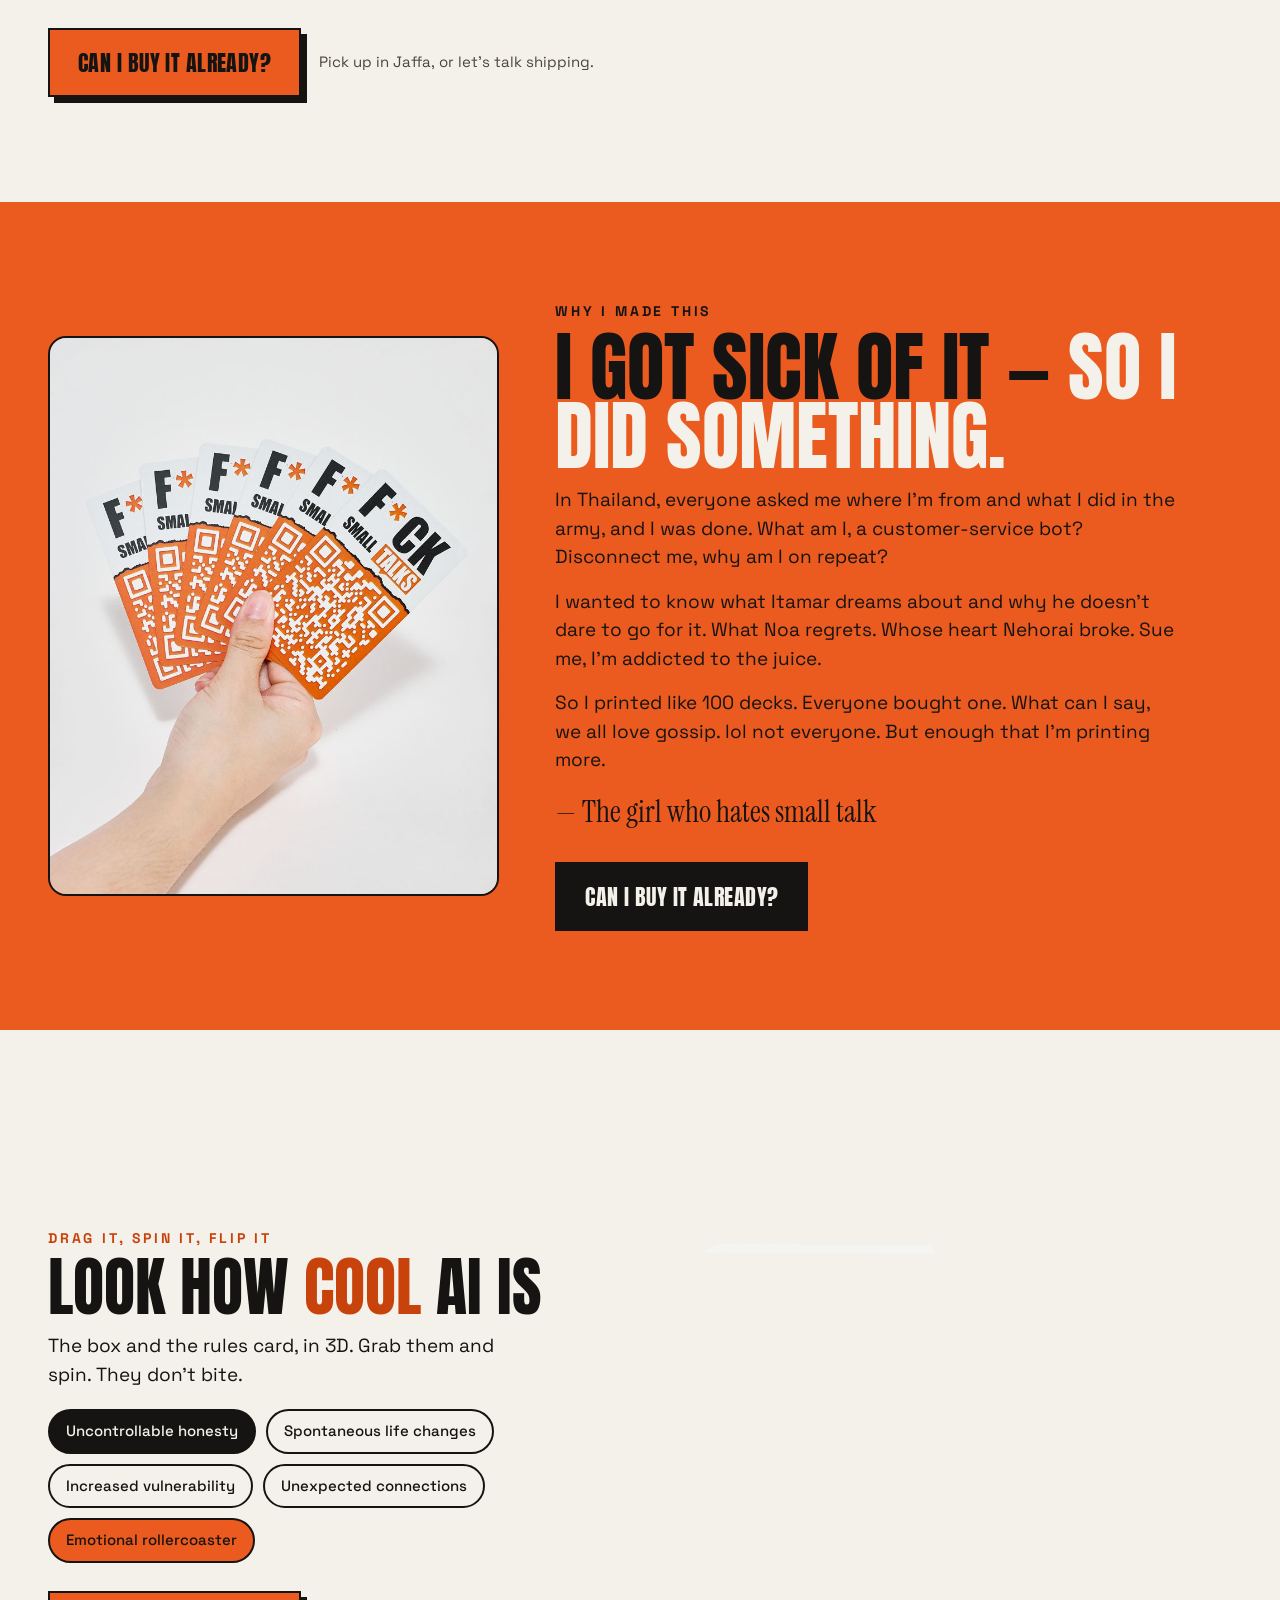
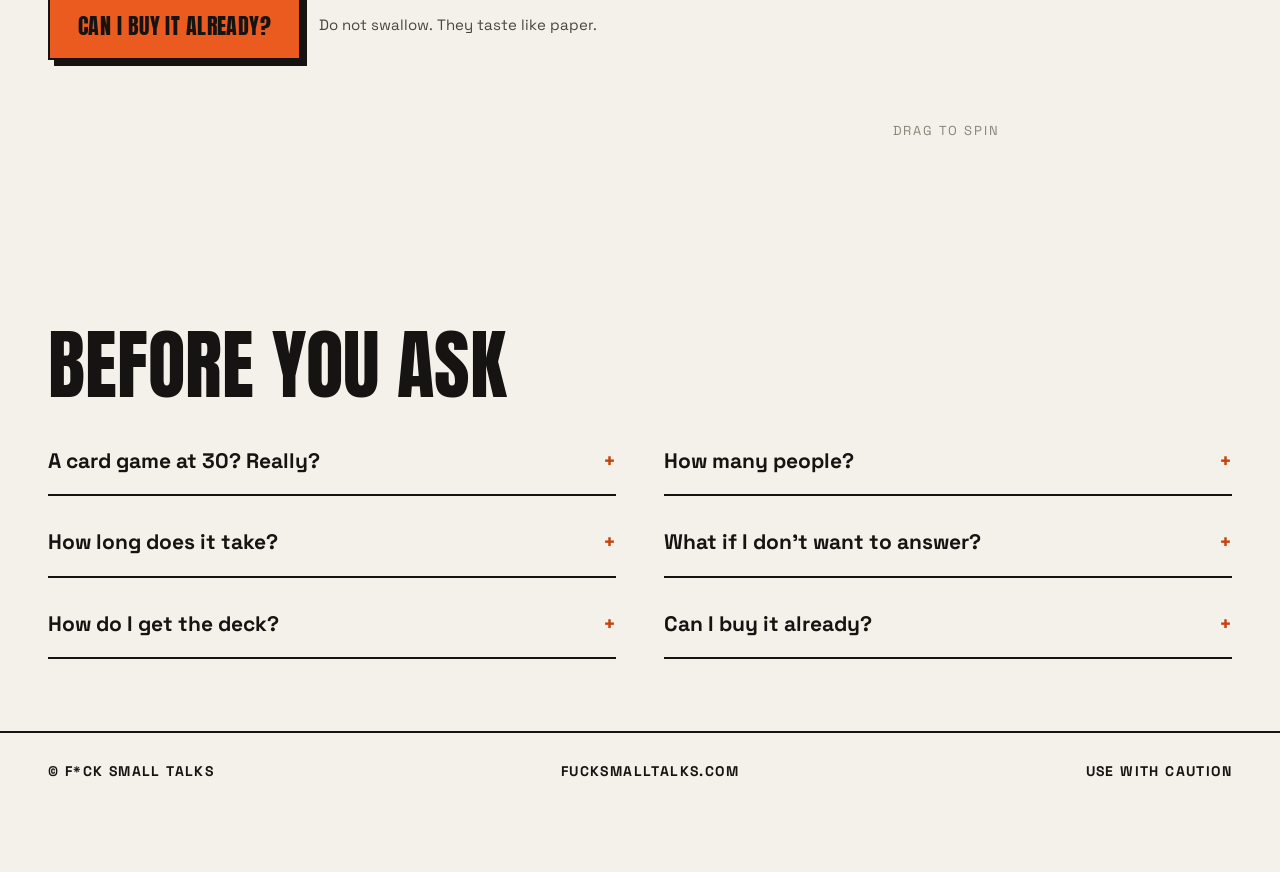
==== commit 96f9526f: "Nav buy button: just 'סלקו אותי' / 'Swipe me' Co-Authored-By: Claude Opus 5.5 <noreply@anthropic.com" ====
--- a/docs/index.html
+++ b/docs/index.html
@@ -33,7 +33,7 @@
       <a class="nl" href="#faq">FAQ</a>
       <a class="lang" href="he.html" lang="he">עברית</a>
       <a class="wa-ico" data-wa aria-label="WhatsApp"><svg width="26" height="26" viewBox="0 0 24 24" fill="currentColor" aria-hidden="true"><path d="M12 2a10 10 0 0 0-8.6 15.1L2 22l5-1.3A10 10 0 1 0 12 2Zm0 18.2c-1.5 0-3-.4-4.3-1.2l-.3-.2-3 .8.8-2.9-.2-.3A8.2 8.2 0 1 1 12 20.2Zm4.5-6.1c-.2-.1-1.5-.7-1.7-.8-.2-.1-.4-.1-.6.1l-.8 1c-.1.2-.3.2-.5.1a6.7 6.7 0 0 1-3.3-2.9c-.3-.4.2-.4.7-1.3.1-.2 0-.3 0-.4l-.8-1.8c-.2-.5-.4-.4-.6-.4h-.5c-.2 0-.4.1-.6.3-.2.2-.8.8-.8 2s.8 2.3.9 2.5c.1.2 1.6 2.5 4 3.5 1.5.6 2 .7 2.8.6.4-.1 1.5-.6 1.7-1.2.2-.6.2-1.1.1-1.2l-.5-.3Z"/></svg></a>
-      <button type="button" class="buy">Swipe me · ₪100</button>
+      <button type="button" class="buy">Swipe me</button>
     </div>
   </div>
 </nav>
